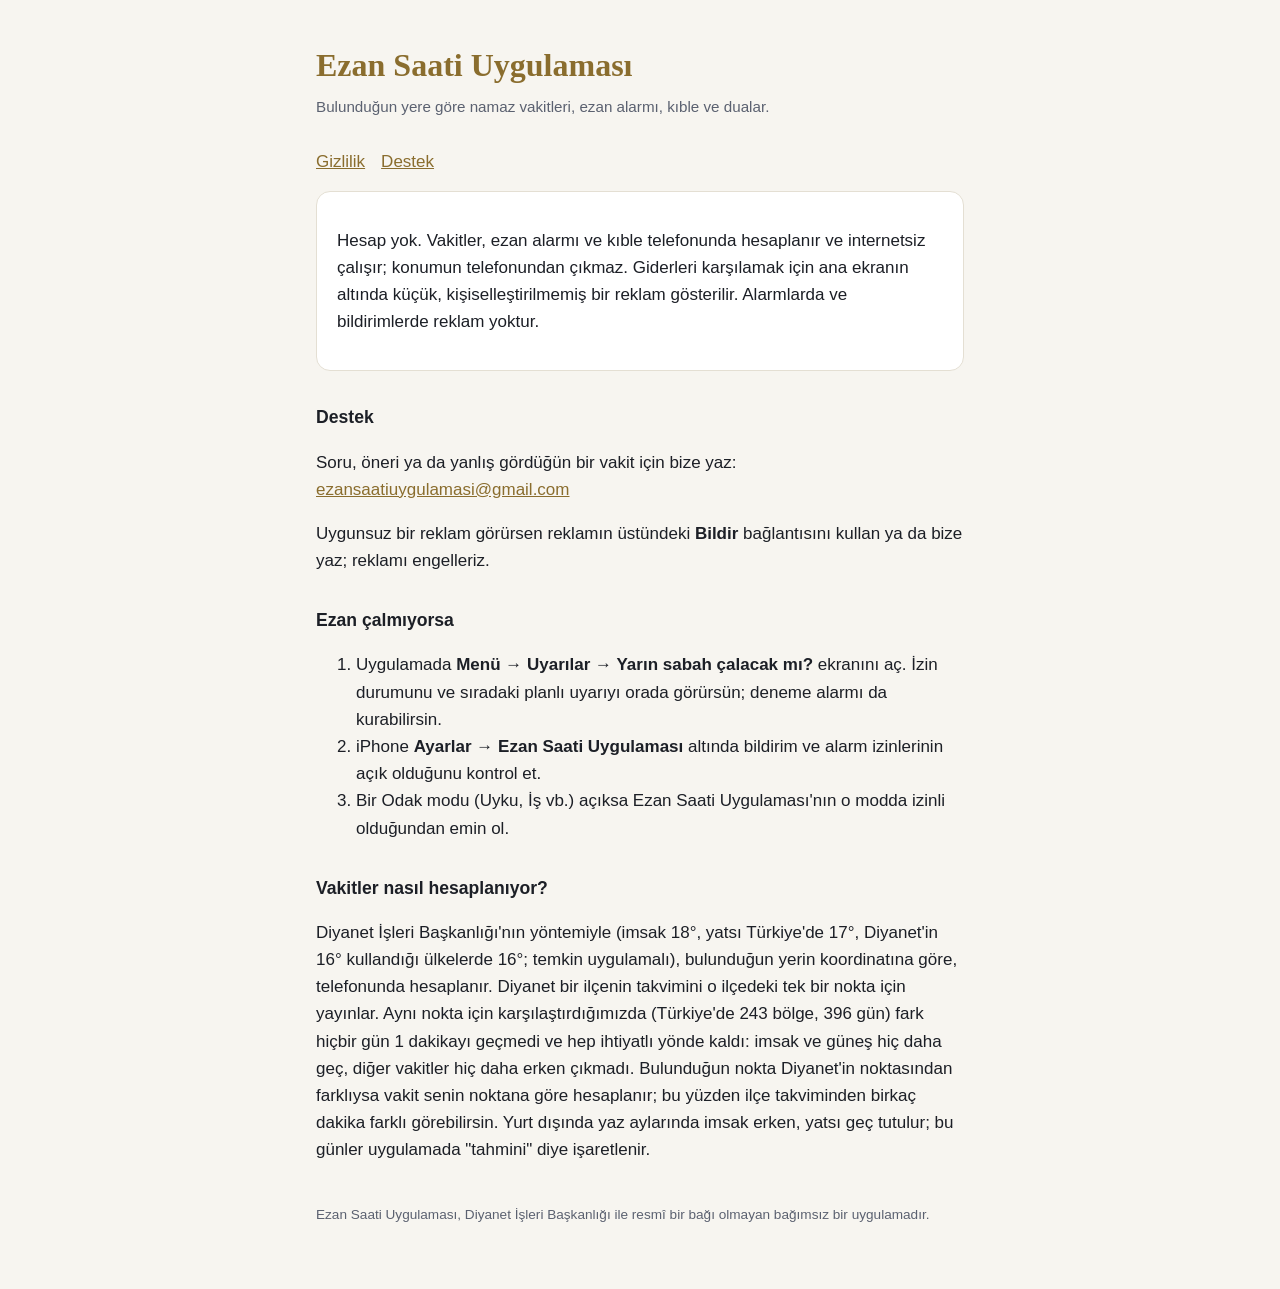
==== index.html @ 0a0de123 "Destek ve gizlilik sayfaları" ====
<!doctype html>
<html lang="tr">
<head>
<meta charset="utf-8">
<meta name="viewport" content="width=device-width,initial-scale=1">
<title>Ezan Saati Uygulaması</title>
<meta name="description" content="Ezan Saati Uygulaması — bulunduğun yere göre namaz vakitleri, ezan alarmı, kıble ve dualar. Hesap gerektirmez; vakitler, alarm ve kıble internetsiz çalışır.">
<link rel="stylesheet" href="stil.css">
</head>
<body>
<main>
  <h1>Ezan Saati Uygulaması</h1>
  <p class="alt">Bulunduğun yere göre namaz vakitleri, ezan alarmı, kıble ve dualar.</p>
  <nav><a href="gizlilik.html">Gizlilik</a><a href="#destek">Destek</a></nav>

  <div class="kart">
    <p>Hesap yok. Vakitler, ezan alarmı ve kıble telefonunda hesaplanır ve internetsiz çalışır; konumun telefonundan çıkmaz. Giderleri karşılamak için ana ekranın altında küçük, kişiselleştirilmemiş bir reklam gösterilir. Alarmlarda ve bildirimlerde reklam yoktur.</p>
  </div>

  <h2 id="destek">Destek</h2>
  <p>Soru, öneri ya da yanlış gördüğün bir vakit için bize yaz:
     <a href="mailto:ezansaatiuygulamasi@gmail.com">ezansaatiuygulamasi@gmail.com</a></p>

  <p>Uygunsuz bir reklam görürsen reklamın üstündeki <strong>Bildir</strong> bağlantısını kullan ya da bize yaz; reklamı engelleriz.</p>

  <h2>Ezan çalmıyorsa</h2>
  <ol>
    <li>Uygulamada <strong>Menü → Uyarılar → Yarın sabah çalacak mı?</strong> ekranını aç. İzin durumunu ve sıradaki planlı uyarıyı orada görürsün; deneme alarmı da kurabilirsin.</li>
    <li>iPhone <strong>Ayarlar → Ezan Saati Uygulaması</strong> altında bildirim ve alarm izinlerinin açık olduğunu kontrol et.</li>
    <li>Bir Odak modu (Uyku, İş vb.) açıksa Ezan Saati Uygulaması'nın o modda izinli olduğundan emin ol.</li>
  </ol>

  <h2>Vakitler nasıl hesaplanıyor?</h2>
  <p>Diyanet İşleri Başkanlığı'nın yöntemiyle (imsak 18°, yatsı Türkiye'de 17°, Diyanet'in 16° kullandığı ülkelerde 16°; temkin uygulamalı), bulunduğun yerin koordinatına göre, telefonunda hesaplanır. Diyanet bir ilçenin takvimini o ilçedeki tek bir nokta için yayınlar. Aynı nokta için karşılaştırdığımızda (Türkiye'de 243 bölge, 396 gün) fark hiçbir gün 1 dakikayı geçmedi ve hep ihtiyatlı yönde kaldı: imsak ve güneş hiç daha geç, diğer vakitler hiç daha erken çıkmadı. Bulunduğun nokta Diyanet'in noktasından farklıysa vakit senin noktana göre hesaplanır; bu yüzden ilçe takviminden birkaç dakika farklı görebilirsin. Yurt dışında yaz aylarında imsak erken, yatsı geç tutulur; bu günler uygulamada "tahmini" diye işaretlenir.</p>

  <footer>Ezan Saati Uygulaması, Diyanet İşleri Başkanlığı ile resmî bir bağı olmayan bağımsız bir uygulamadır.</footer>
</main>
</body>
</html>
---- stil.css ----
:root{--zemin:#f7f5f0;--kart:#ffffff;--metin:#1c1f26;--soluk:#5b6170;--altin:#8a6d2e;--cizgi:#e4dfd3}
@media (prefers-color-scheme:dark){:root{--zemin:#0b0f19;--kart:#121828;--metin:#e9e6df;--soluk:#9aa1b2;--altin:#cdb06b;--cizgi:#232b3d}}
*{box-sizing:border-box}
body{margin:0;background:var(--zemin);color:var(--metin);font:17px/1.6 -apple-system,BlinkMacSystemFont,"Segoe UI",Roboto,sans-serif}
main{max-width:680px;margin:0 auto;padding:40px 16px 64px}
h1{font-family:ui-serif,Georgia,serif;font-weight:600;font-size:2rem;margin:0 0 4px;color:var(--altin)}
h2{font-size:1.1rem;margin:32px 0 8px}
p,li{color:var(--metin)}
.alt{color:var(--soluk);font-size:.95rem;margin:0 0 28px}
.kart{background:var(--kart);border:1px solid var(--cizgi);border-radius:14px;padding:18px 20px;margin:16px 0}
a{color:var(--altin)}
nav a{margin-right:16px}
hr{border:0;border-top:1px solid var(--cizgi);margin:40px 0}
footer{color:var(--soluk);font-size:.85rem;margin-top:40px}
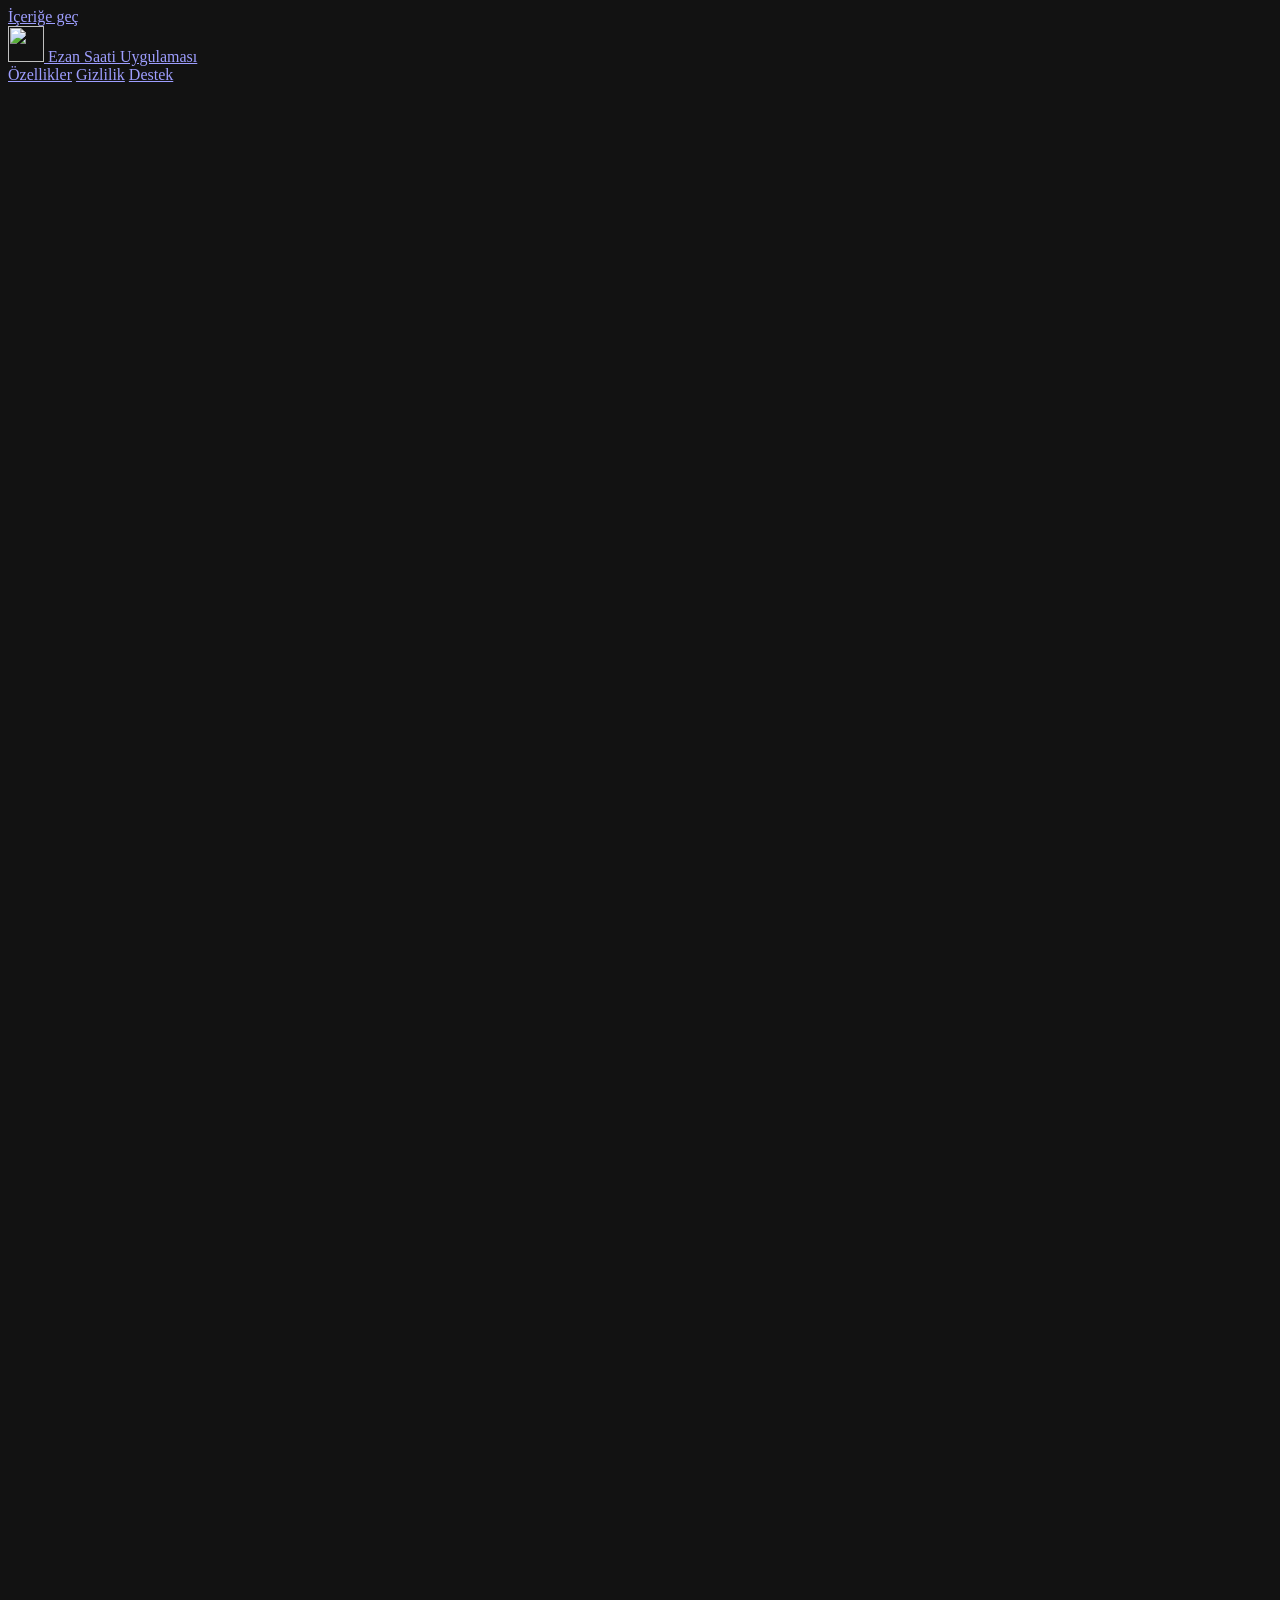
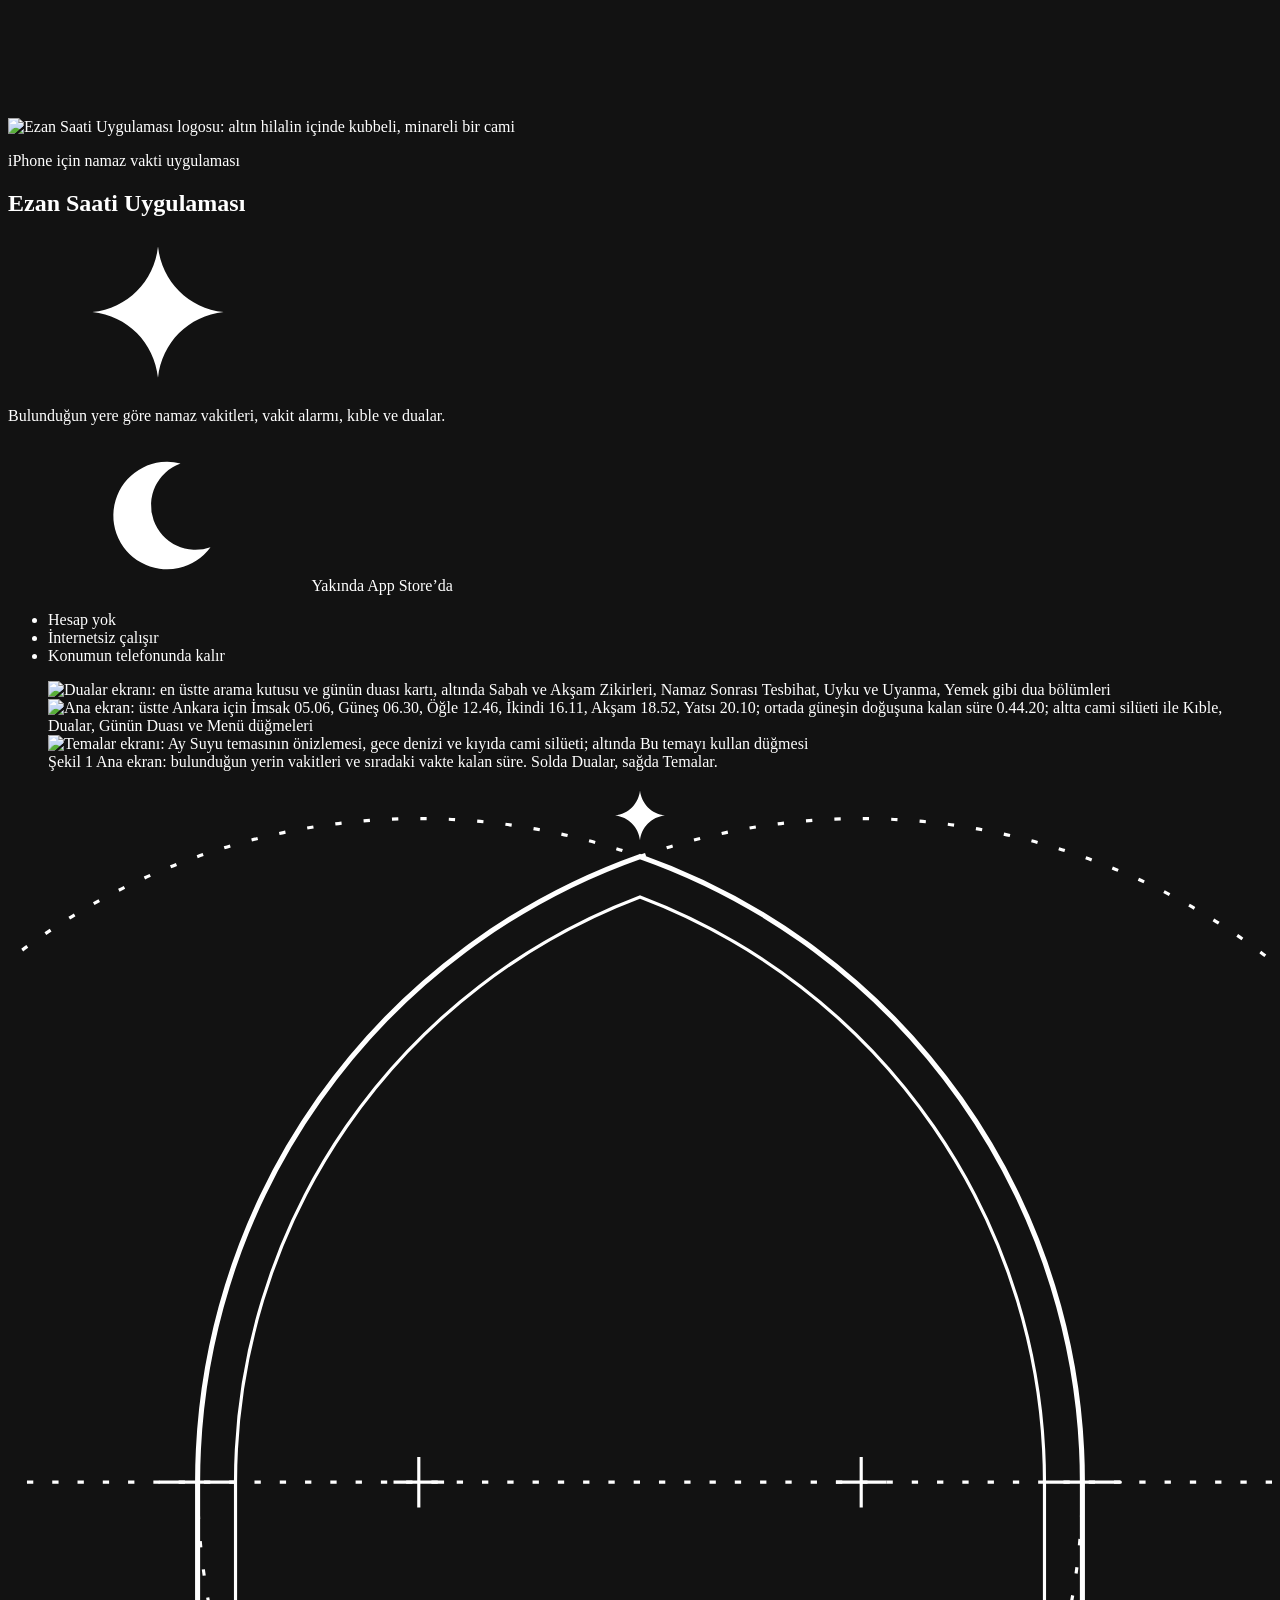
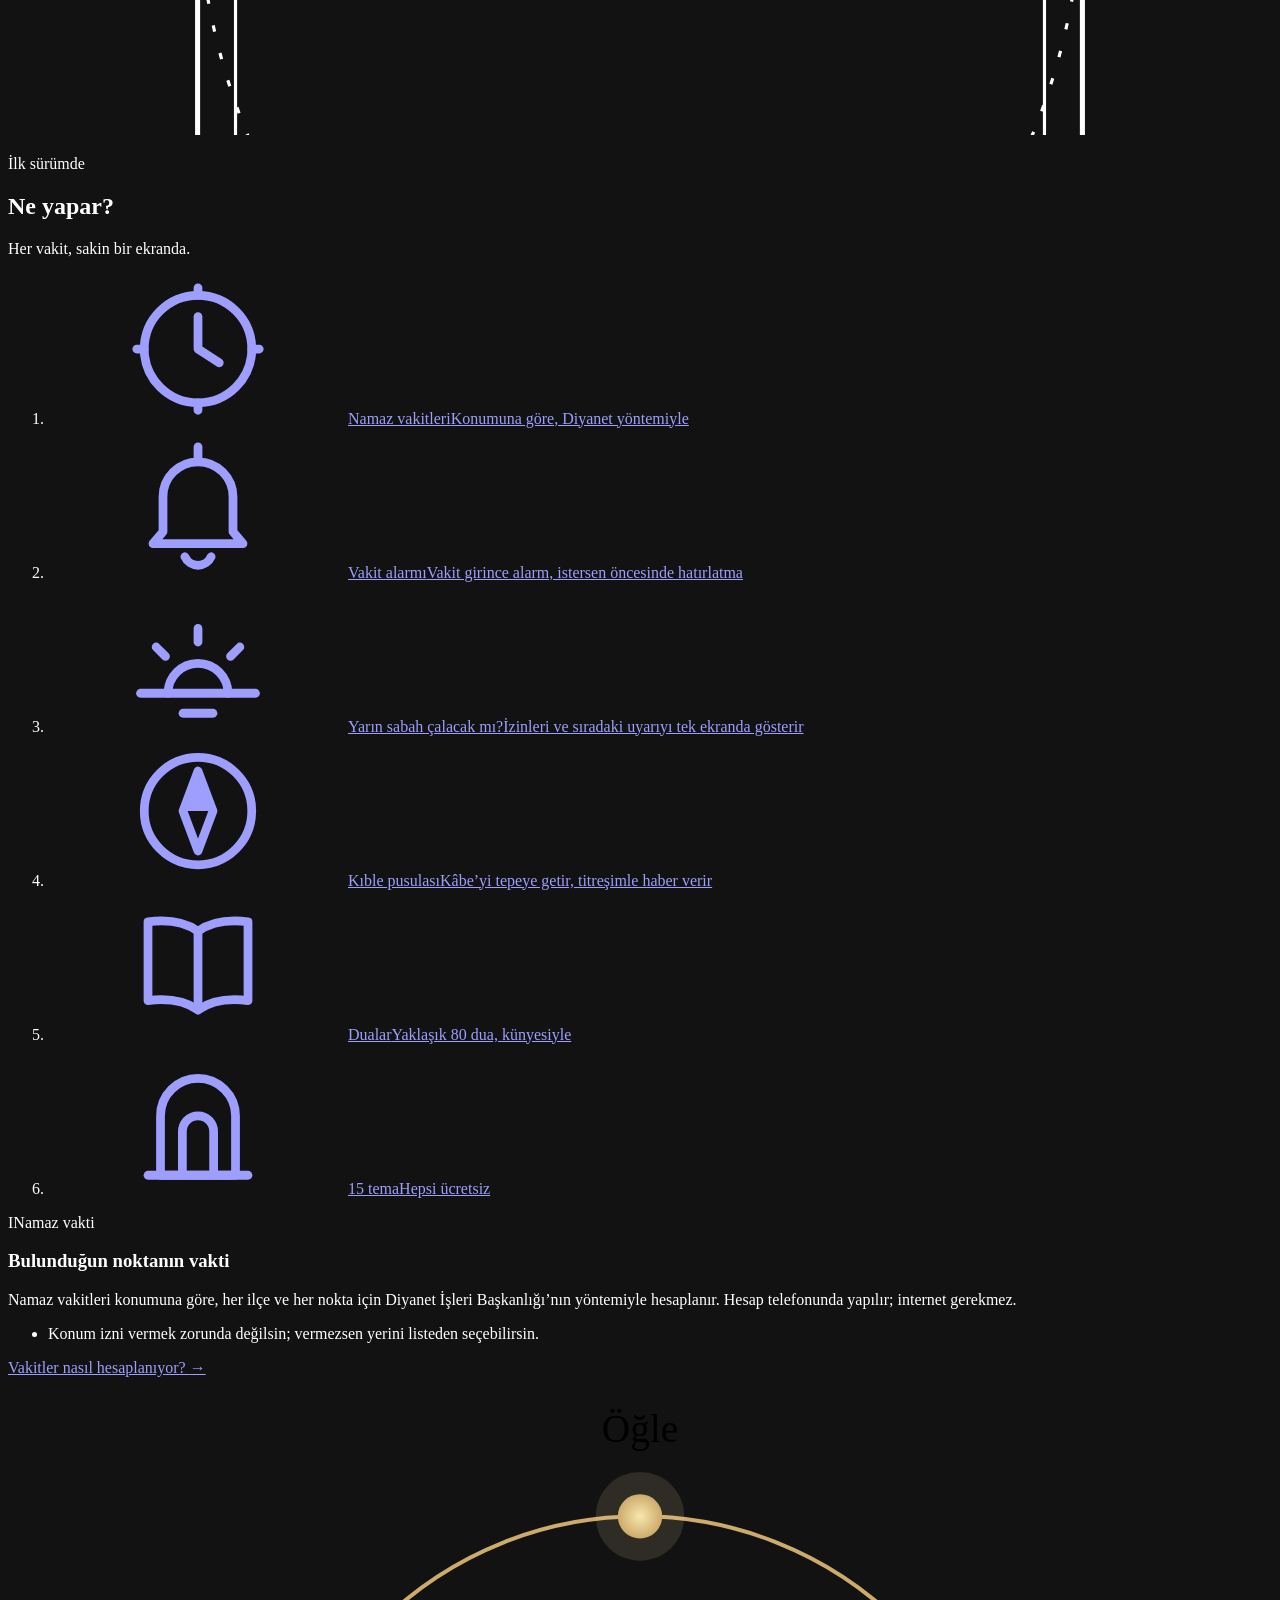
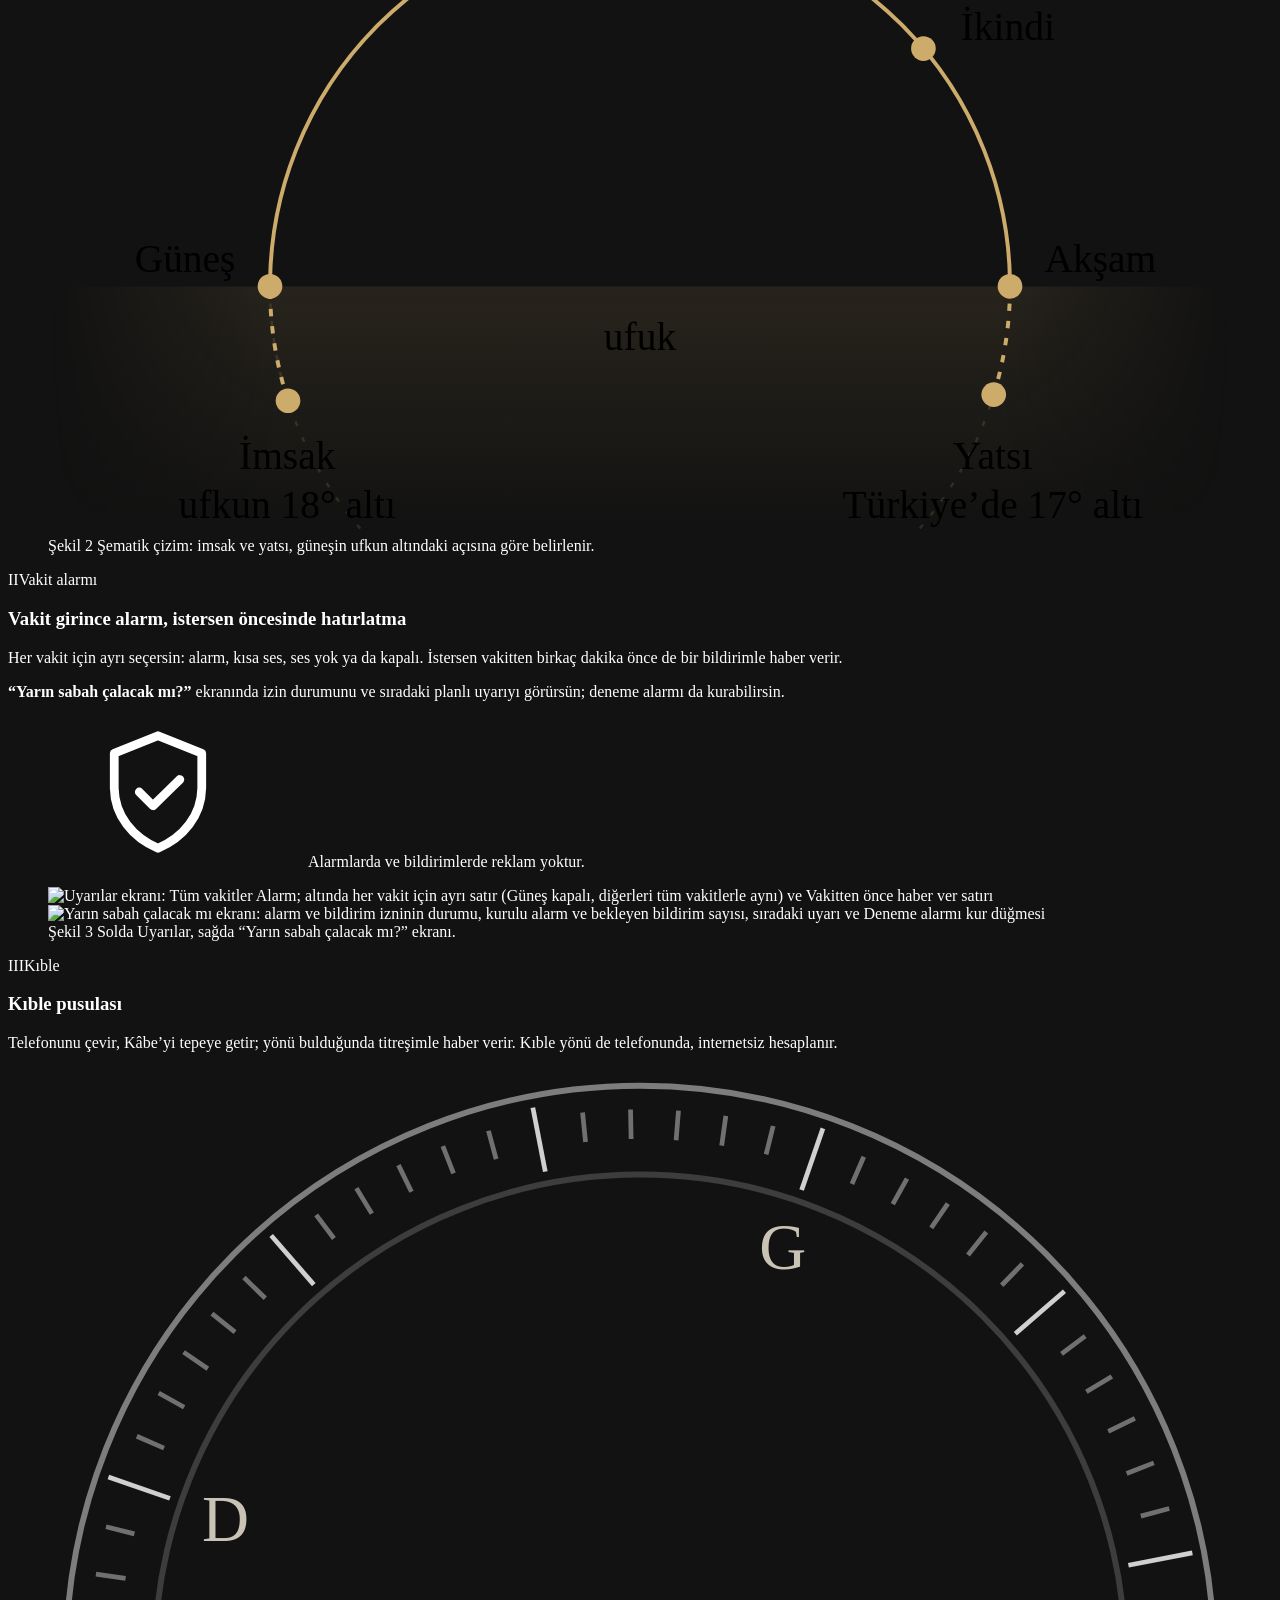
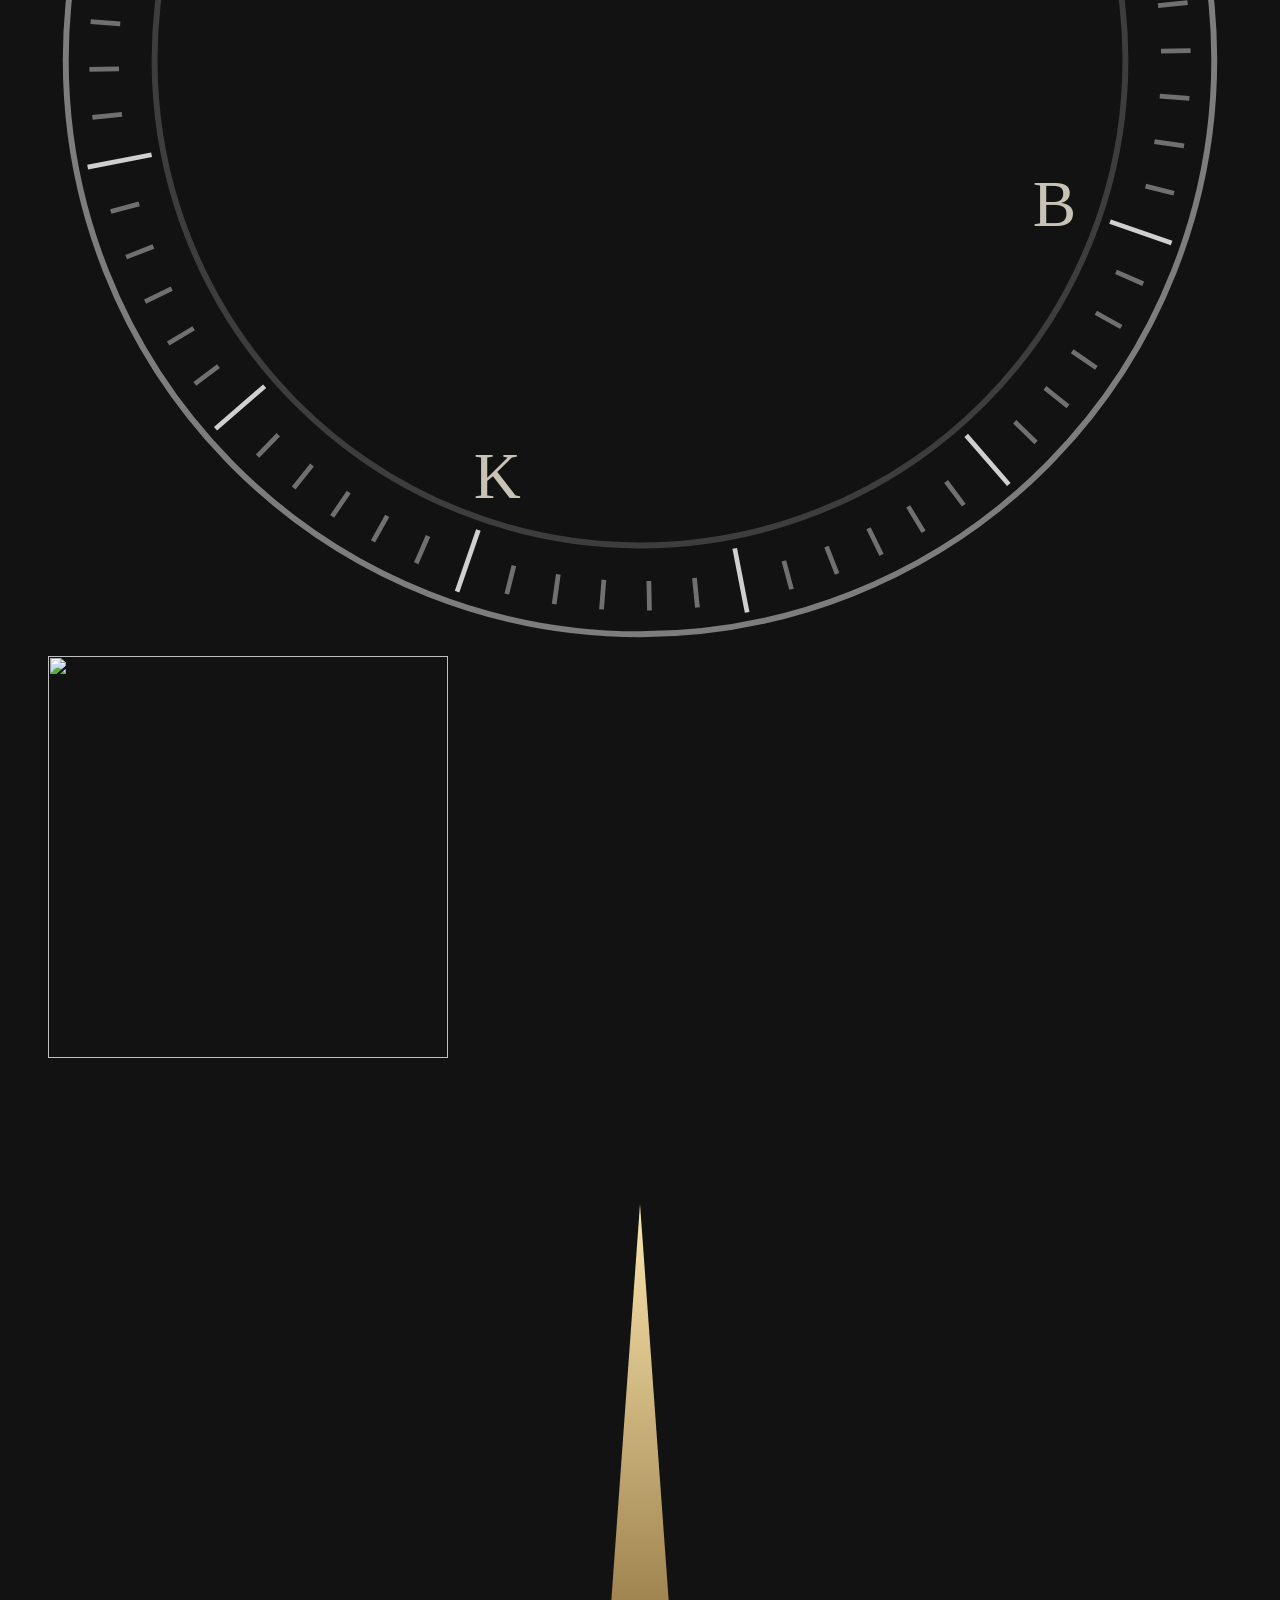
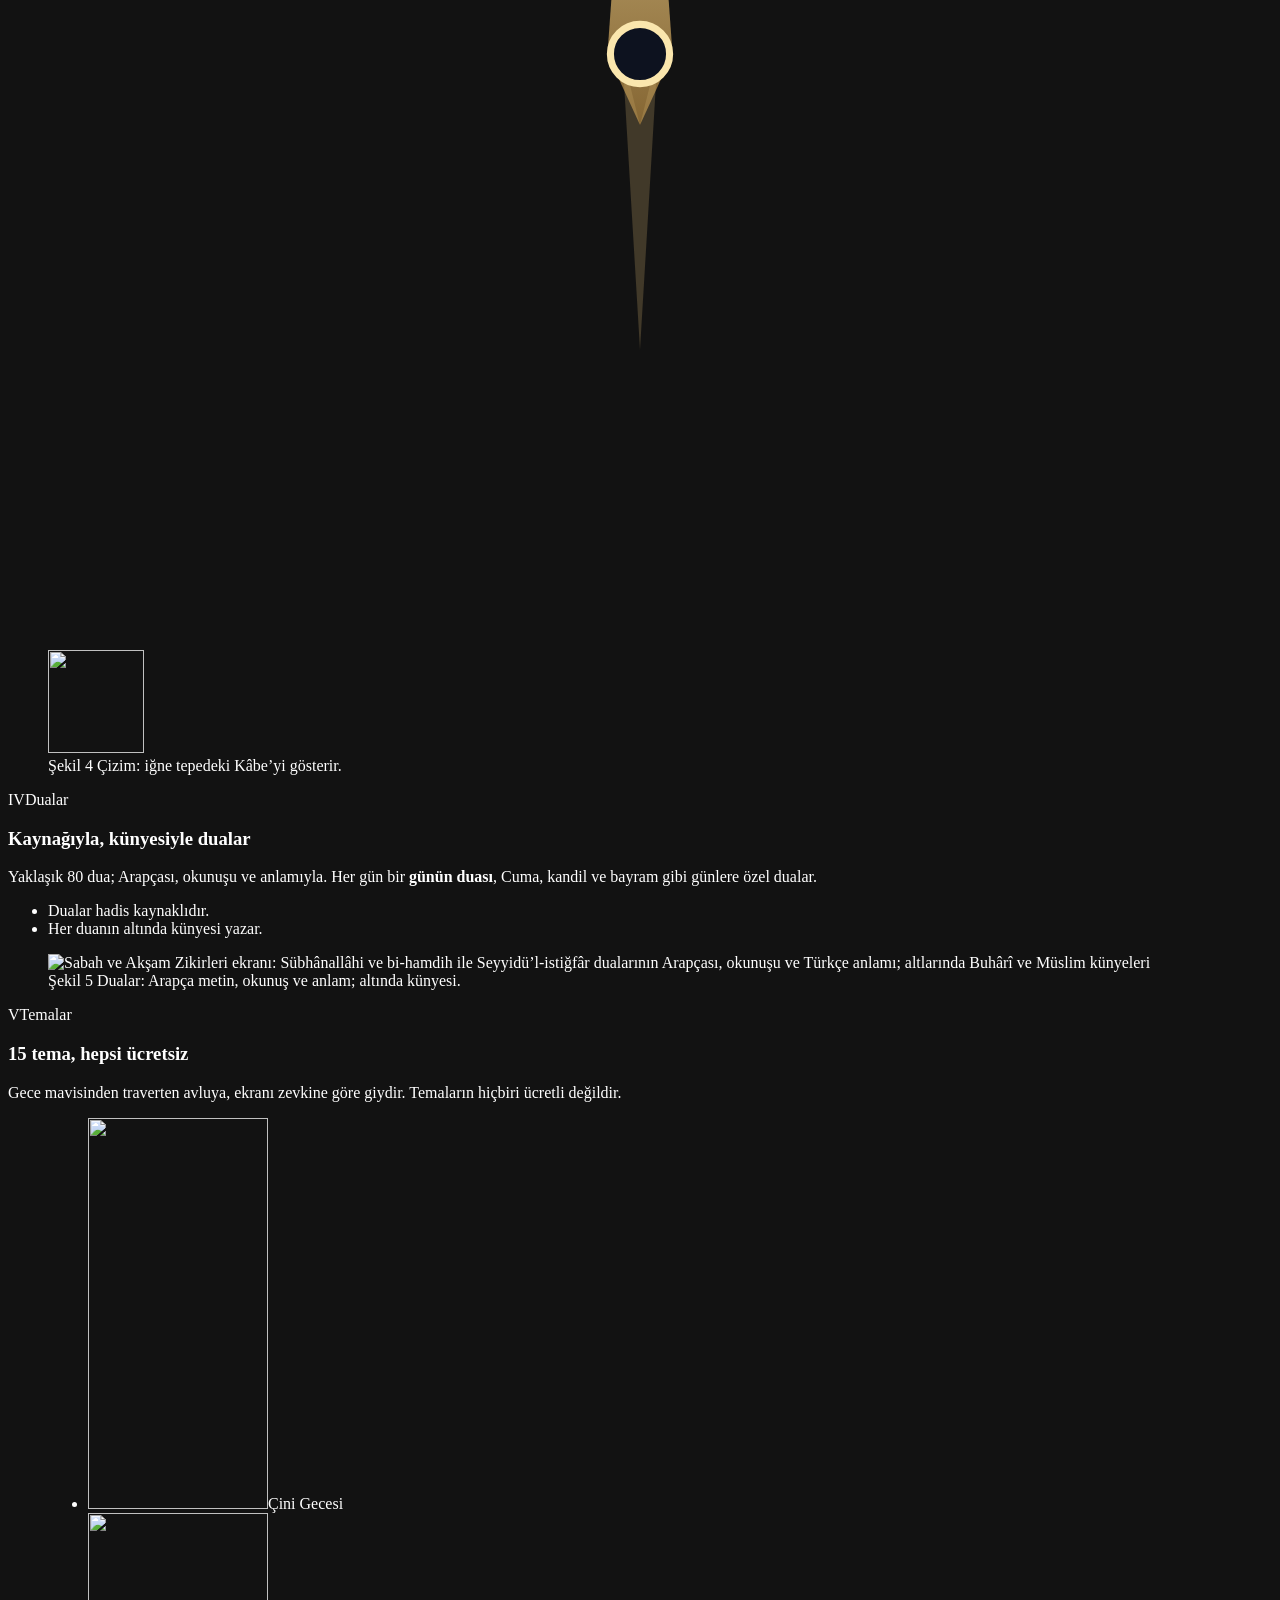
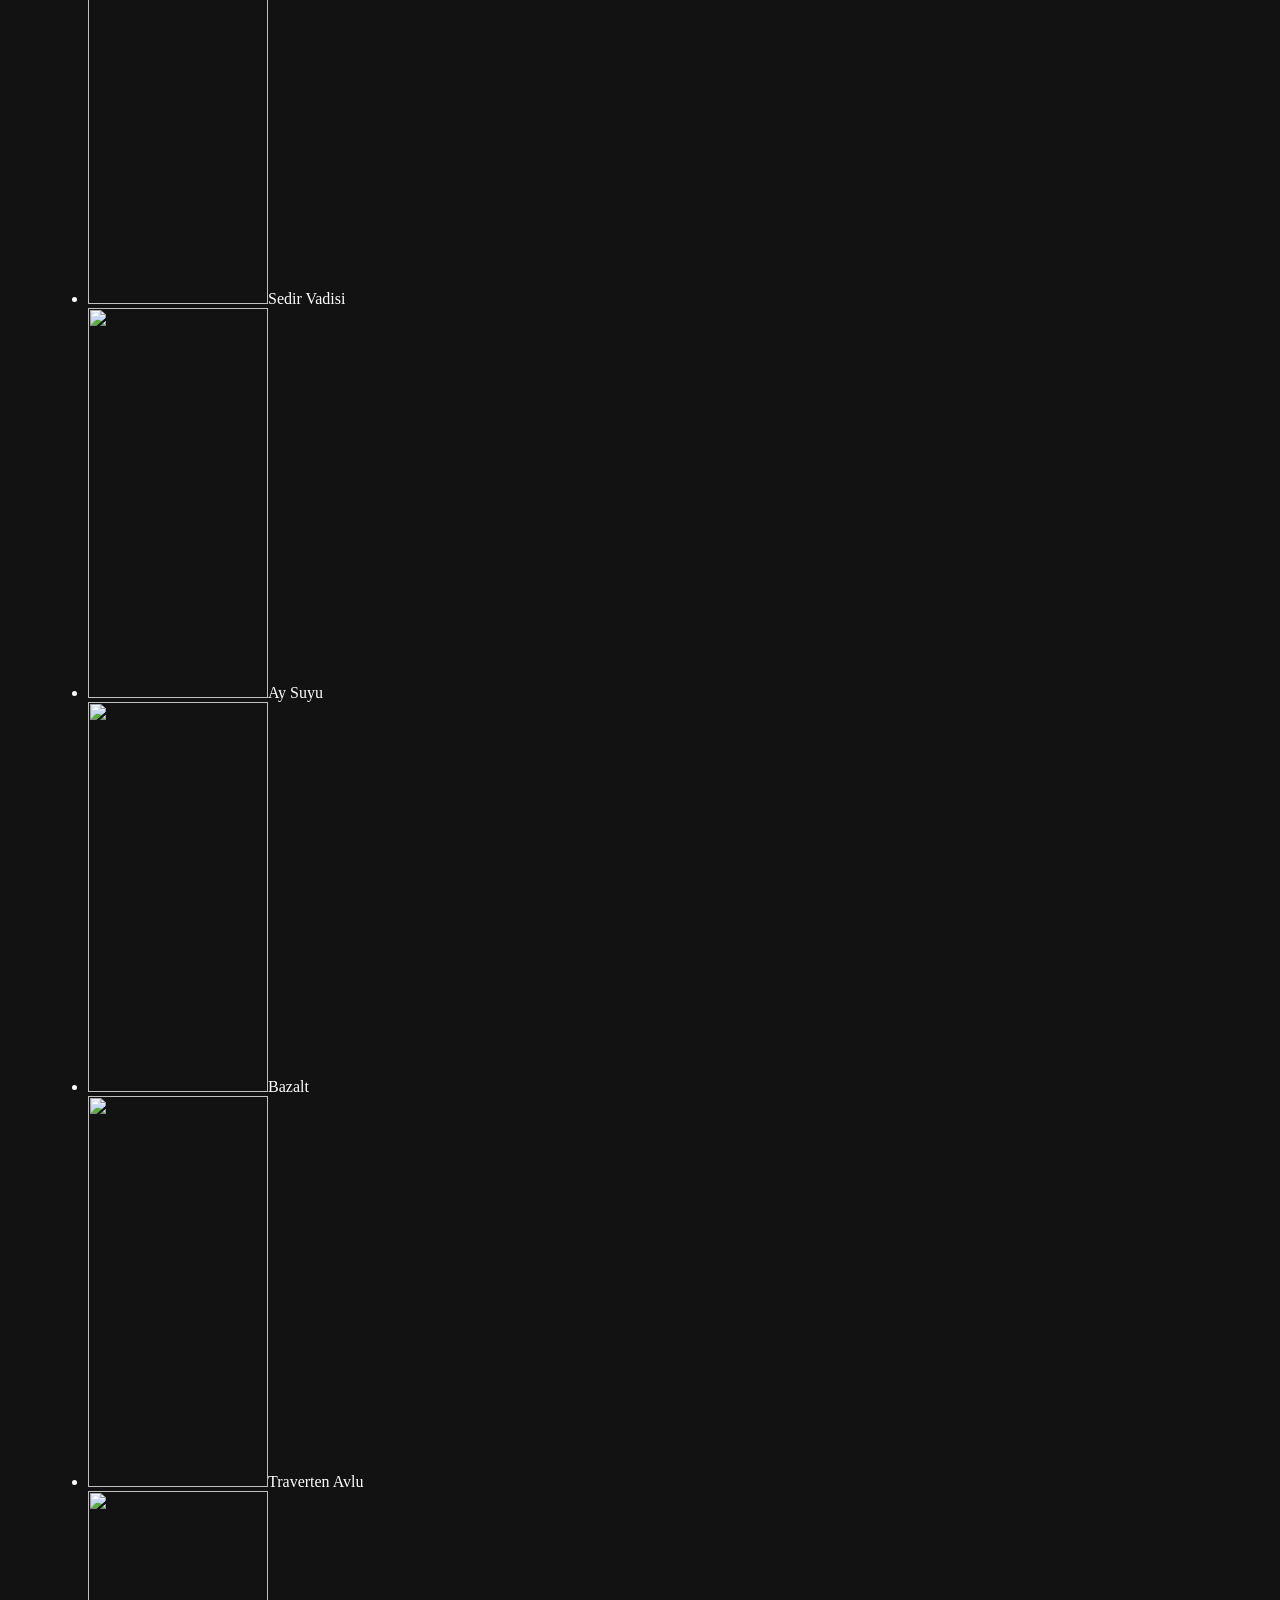
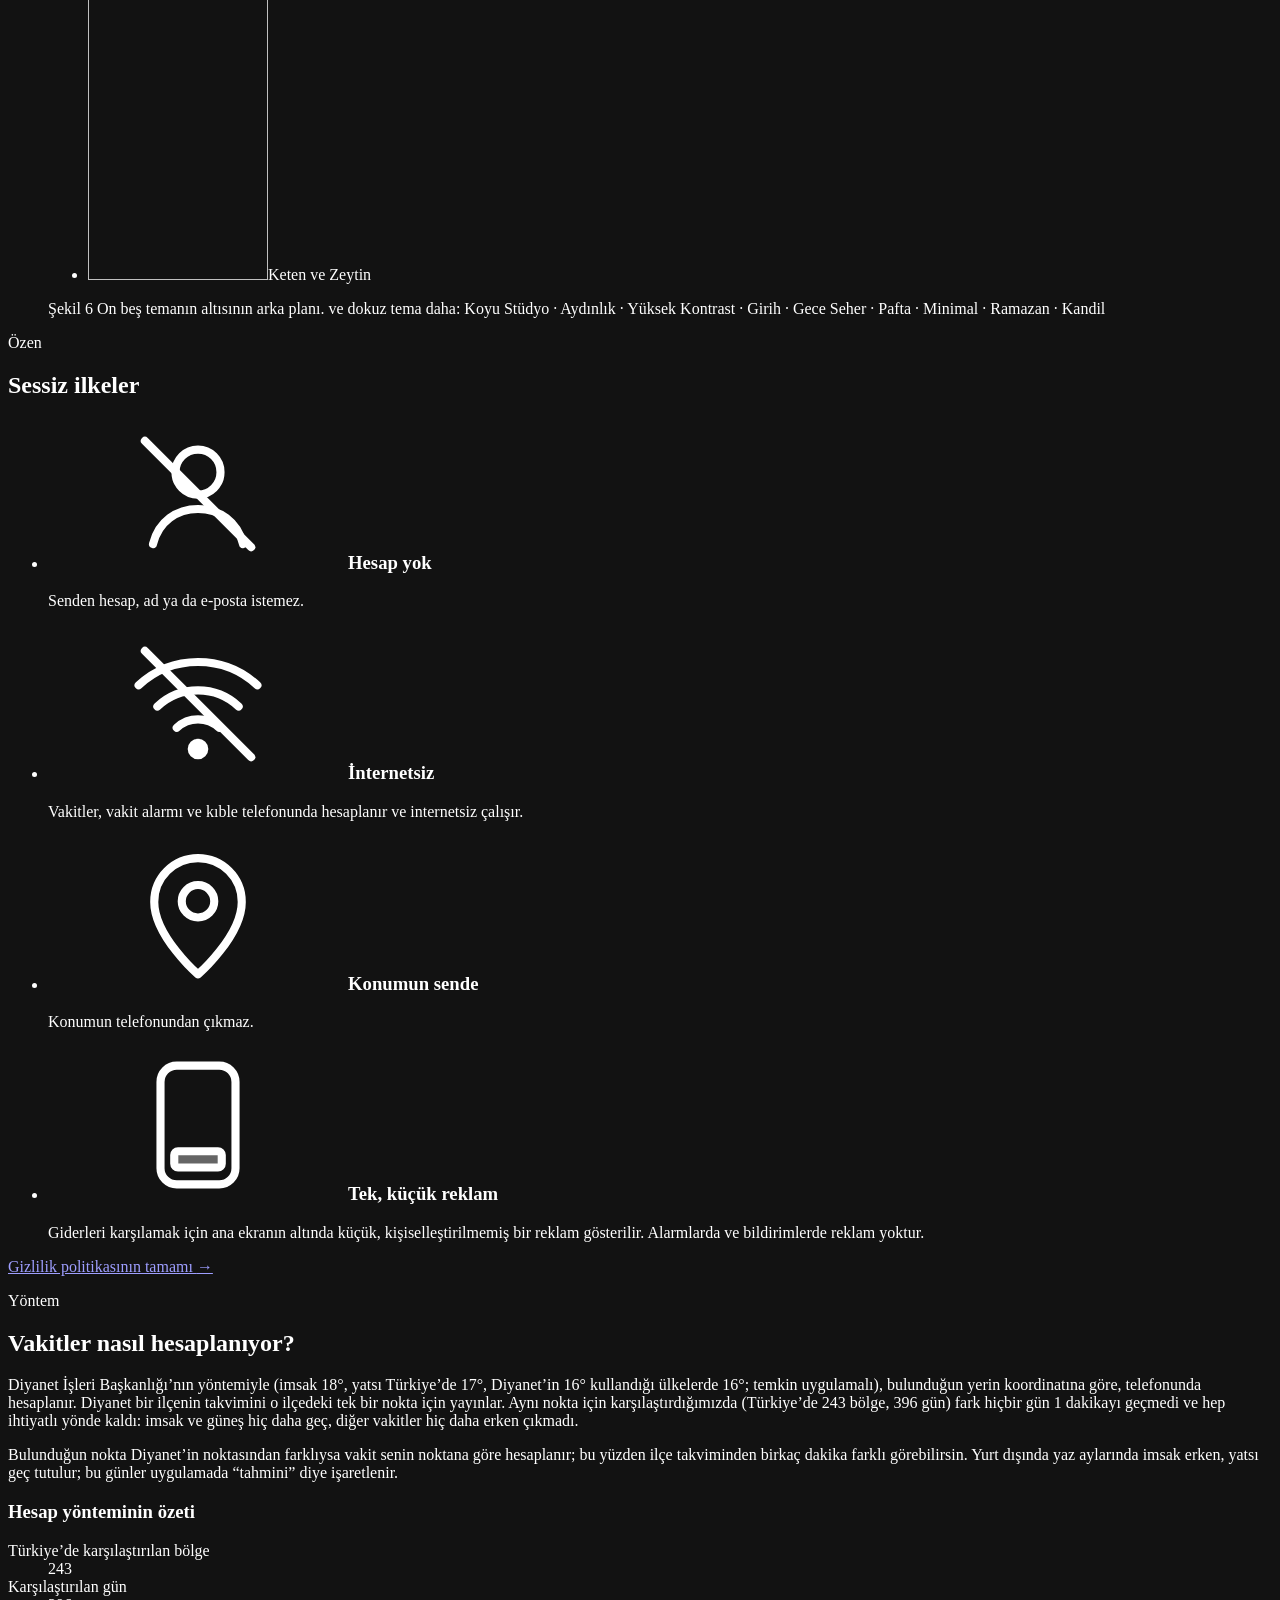
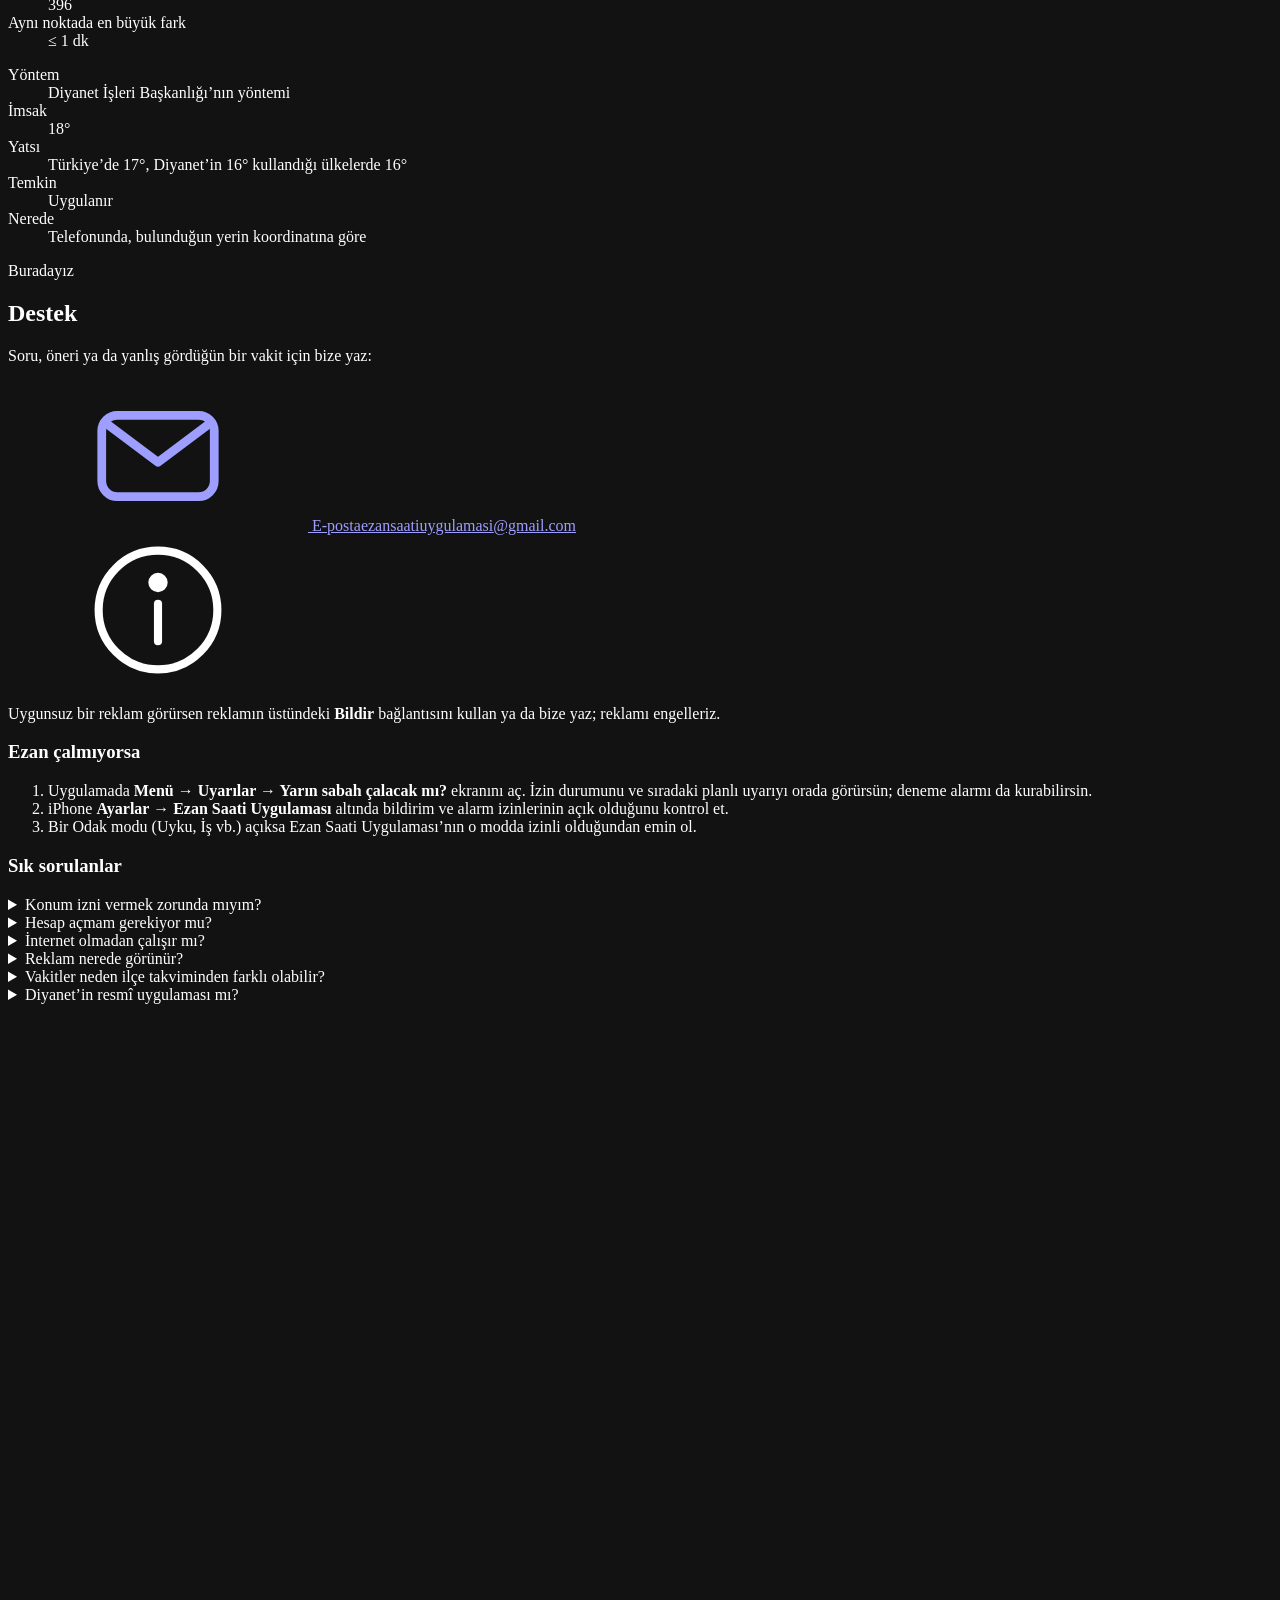
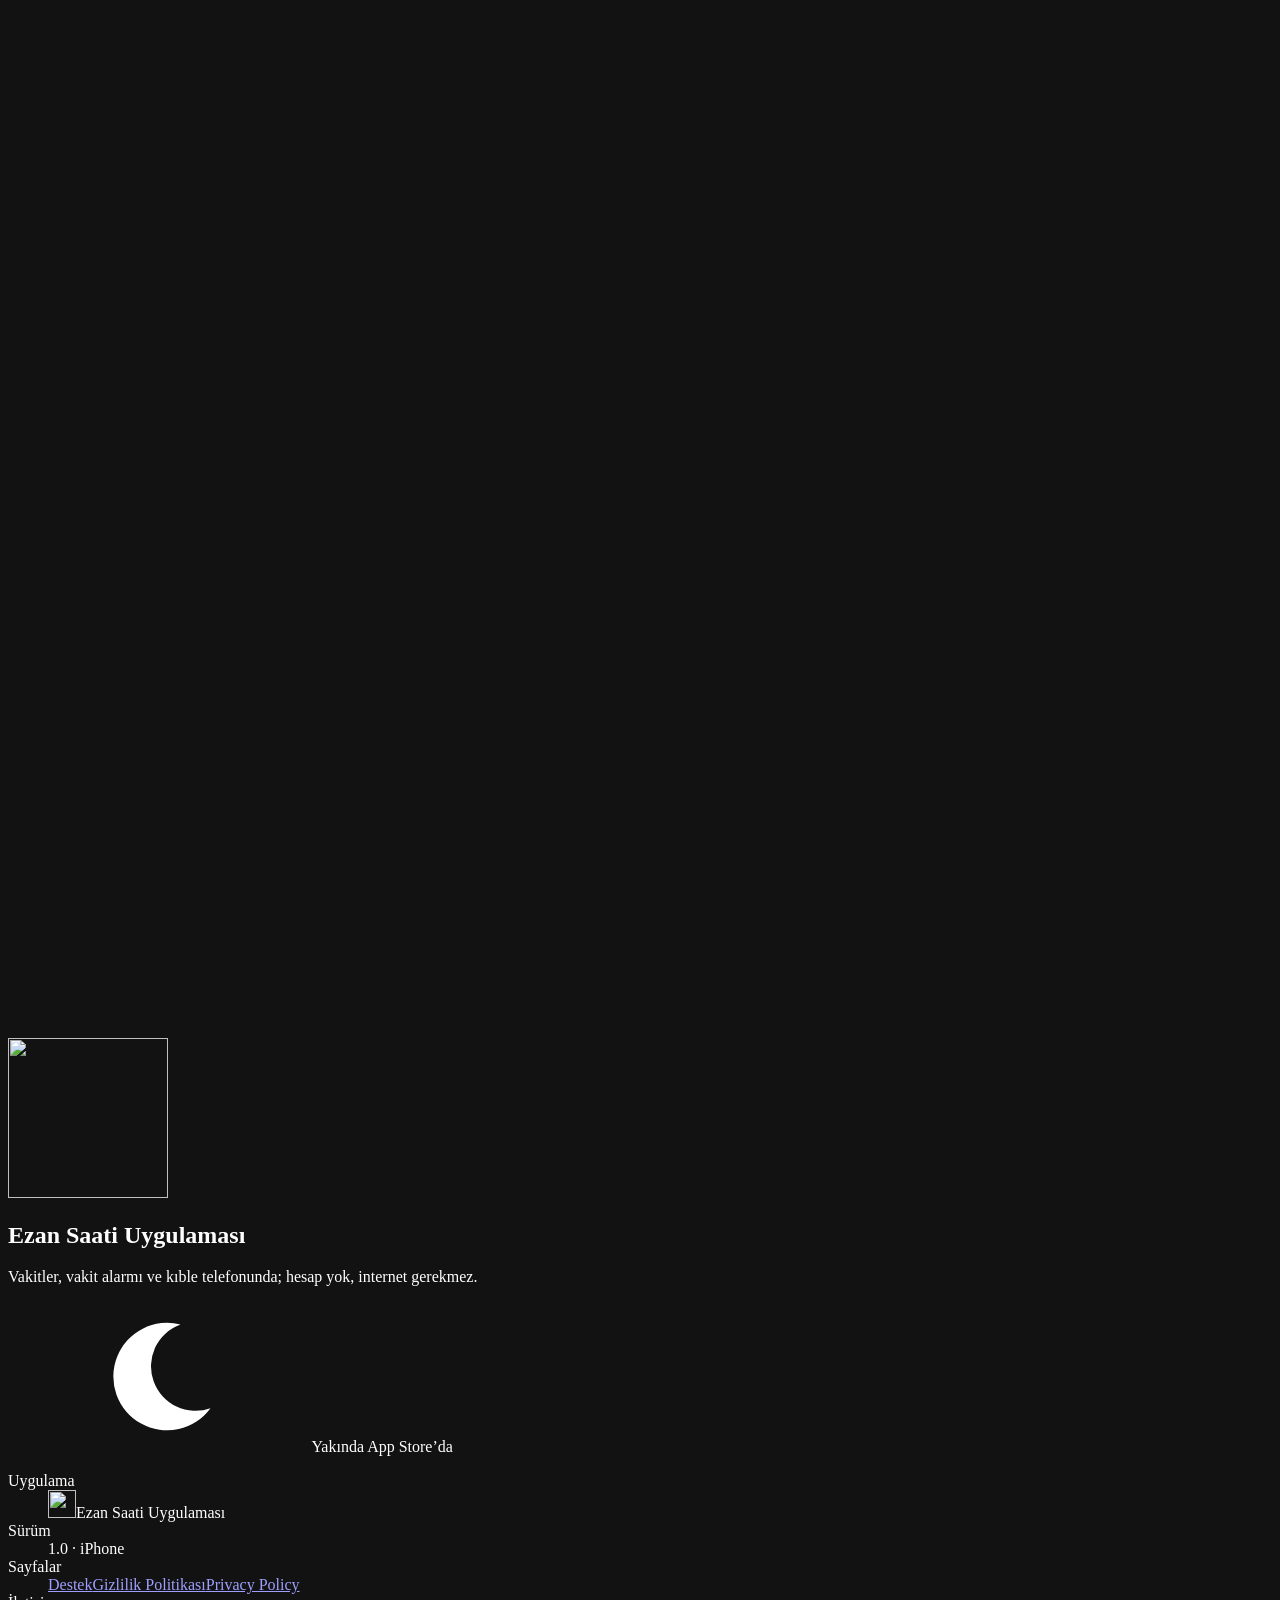
==== commit b25f1831: "Yeni site tasarımı: gece camisi" ====
--- a/index.html
+++ b/index.html
@@ -2,38 +2,435 @@
 <html lang="tr">
 <head>
 <meta charset="utf-8">
-<meta name="viewport" content="width=device-width,initial-scale=1">
-<title>Ezan Saati Uygulaması</title>
-<meta name="description" content="Ezan Saati Uygulaması — bulunduğun yere göre namaz vakitleri, ezan alarmı, kıble ve dualar. Hesap gerektirmez; vakitler, alarm ve kıble internetsiz çalışır.">
-<link rel="stylesheet" href="stil.css">
+<meta name="viewport" content="width=device-width,initial-scale=1,viewport-fit=cover">
+<title>Ezan Saati Uygulaması — Namaz vakitleri, vakit alarmı, kıble ve dualar</title>
+<meta name="description" content="Ezan Saati Uygulaması — bulunduğun yere göre namaz vakitleri, vakit alarmı, kıble ve dualar. Hesap gerektirmez; vakitler, alarm ve kıble internetsiz çalışır.">
+<meta name="theme-color" content="#0D121F">
+<meta name="color-scheme" content="dark">
+<link rel="canonical" href="https://ezansaatiuygulamasi.github.io/">
+<link rel="icon" href="favicon.ico" sizes="48x48">
+<link rel="icon" type="image/png" sizes="96x96" href="favicon.png">
+<link rel="apple-touch-icon" href="apple-touch-icon.png">
+<meta property="og:type" content="website">
+<meta property="og:locale" content="tr_TR">
+<meta property="og:site_name" content="Ezan Saati Uygulaması">
+<meta property="og:title" content="Ezan Saati Uygulaması">
+<meta property="og:description" content="Bulunduğun yere göre namaz vakitleri, vakit alarmı, kıble ve dualar. Hesap yok; vakitler, alarm ve kıble internetsiz çalışır.">
+<meta property="og:url" content="https://ezansaatiuygulamasi.github.io/">
+<meta property="og:image" content="https://ezansaatiuygulamasi.github.io/og-gorsel.jpg">
+<meta property="og:image:type" content="image/jpeg">
+<meta property="og:image:width" content="1200">
+<meta property="og:image:height" content="630">
+<meta property="og:image:alt" content="Altın hilal ve cami logosu, altında Ezan Saati Uygulaması yazısı">
+<meta name="twitter:card" content="summary_large_image">
+<link rel="preload" as="image" href="varliklar/sahne/cami-dikey.webp" media="(max-width: 759px)">
+<link rel="preload" as="image" href="varliklar/sahne/cami-genis.webp" media="(min-width: 760px)">
+<link rel="stylesheet" href="css/site.css">
 </head>
 <body>
-<main>
-  <h1>Ezan Saati Uygulaması</h1>
-  <p class="alt">Bulunduğun yere göre namaz vakitleri, ezan alarmı, kıble ve dualar.</p>
-  <nav><a href="gizlilik.html">Gizlilik</a><a href="#destek">Destek</a></nav>
-
-  <div class="kart">
-    <p>Hesap yok. Vakitler, ezan alarmı ve kıble telefonunda hesaplanır ve internetsiz çalışır; konumun telefonundan çıkmaz. Giderleri karşılamak için ana ekranın altında küçük, kişiselleştirilmemiş bir reklam gösterilir. Alarmlarda ve bildirimlerde reklam yoktur.</p>
+<a class="atla" href="#icerik">İçeriğe geç</a>
+
+<svg width="0" height="0" style="position:absolute" aria-hidden="true" focusable="false">
+  <symbol id="yildiz" viewBox="0 0 24 24"><path fill="currentColor" d="M12 1.5c.6 5.6 4.9 9.9 10.5 10.5-5.6.6-9.9 4.9-10.5 10.5C11.4 16.9 7.1 12.6 1.5 12 7.1 11.4 11.4 7.1 12 1.5z"/></symbol>
+  <symbol id="i-hilal" viewBox="0 0 24 24"><path fill="currentColor" d="M15.6 3.6a8.6 8.6 0 1 0 4.8 13.4A7 7 0 0 1 15.6 3.6z"/></symbol>
+  <symbol id="i-vakit" viewBox="0 0 24 24"><g fill="none" stroke="currentColor" stroke-width="1.4" stroke-linecap="round" stroke-linejoin="round"><circle cx="12" cy="12" r="8.6"/><path d="M12 6.8V12l3.4 2.2"/><path d="M12 2.2v1.2M12 20.6v1.2M2.2 12h1.2M20.6 12h1.2"/></g></symbol>
+  <symbol id="i-alarm" viewBox="0 0 24 24"><g fill="none" stroke="currentColor" stroke-width="1.4" stroke-linecap="round" stroke-linejoin="round"><path d="M6.4 16.6V11a5.6 5.6 0 0 1 11.2 0v5.6l1.6 1.9H4.8z"/><path d="M9.9 20.6a2.3 2.3 0 0 0 4.2 0"/><path d="M12 3v2.4"/></g></symbol>
+  <symbol id="i-yarin" viewBox="0 0 24 24"><g fill="none" stroke="currentColor" stroke-width="1.4" stroke-linecap="round" stroke-linejoin="round"><path d="M2.8 17.8h18.4"/><path d="M7.2 17.8a4.8 4.8 0 0 1 9.6 0"/><path d="M12 7.4v2.2M5.3 10.4l1.5 1.5M18.7 10.4l-1.5 1.5"/><path d="M9.6 21h4.8"/></g></symbol>
+  <symbol id="i-kible" viewBox="0 0 24 24"><g fill="none" stroke="currentColor" stroke-width="1.4" stroke-linecap="round" stroke-linejoin="round"><circle cx="12" cy="12" r="8.6"/><path d="M12 5.6l2.4 6.4-2.4 6.4-2.4-6.4z"/><path d="M12 5.6l2.4 6.4H9.6z" fill="currentColor" stroke="none"/></g></symbol>
+  <symbol id="i-dua" viewBox="0 0 24 24"><g fill="none" stroke="currentColor" stroke-width="1.4" stroke-linecap="round" stroke-linejoin="round"><path d="M12 6.6C10 5.2 7.2 4.7 4 5.1v12.6c3.2-.4 6 .1 8 1.5 2-1.4 4.8-1.9 8-1.5V5.1c-3.2-.4-6 .1-8 1.5z"/><path d="M12 6.6v12.6"/></g></symbol>
+  <symbol id="i-tema" viewBox="0 0 24 24"><g fill="none" stroke="currentColor" stroke-width="1.4" stroke-linejoin="round"><path d="M6 21V11.5a6 6 0 0 1 12 0V21z"/><path d="M9.5 21v-7a2.5 2.5 0 0 1 5 0v7"/><path d="M4 21h16" stroke-linecap="round"/></g></symbol>
+  <symbol id="i-hesap" viewBox="0 0 24 24"><g fill="none" stroke="currentColor" stroke-width="1.3" stroke-linecap="round"><circle cx="12" cy="8.5" r="3.6"/><path d="M4.8 20c.9-3.6 3.8-5.6 7.2-5.6s6.3 2 7.2 5.6"/><path d="M3.5 3.5l17 17"/></g></symbol>
+  <symbol id="i-cevrimdisi" viewBox="0 0 24 24"><g fill="none" stroke="currentColor" stroke-width="1.3" stroke-linecap="round"><path d="M2.5 9a14 14 0 0 1 19 0M5.5 12.4a9.5 9.5 0 0 1 13 0M8.6 15.8a5 5 0 0 1 6.8 0"/><circle cx="12" cy="19.2" r="1" fill="currentColor"/><path d="M3.5 3.5l17 17"/></g></symbol>
+  <symbol id="i-konum" viewBox="0 0 24 24"><g fill="none" stroke="currentColor" stroke-width="1.3" stroke-linejoin="round"><path d="M12 21.5s-7-6.1-7-11.6a7 7 0 0 1 14 0c0 5.5-7 11.6-7 11.6z"/><circle cx="12" cy="9.8" r="2.6"/></g></symbol>
+  <symbol id="i-reklam" viewBox="0 0 24 24"><g fill="none" stroke="currentColor" stroke-width="1.3" stroke-linejoin="round"><rect x="6" y="2.5" width="12" height="19" rx="2.6"/><rect x="8.2" y="16.2" width="7.6" height="2.6" rx=".6" fill="currentColor" fill-opacity=".35"/></g></symbol>
+  <symbol id="i-bilgi" viewBox="0 0 24 24"><g fill="none" stroke="currentColor" stroke-width="1.3" stroke-linecap="round"><circle cx="12" cy="12" r="9.5"/><path d="M12 11v6"/><circle cx="12" cy="7.6" r=".9" fill="currentColor"/></g></symbol>
+  <symbol id="i-zarf" viewBox="0 0 24 24"><g fill="none" stroke="currentColor" stroke-width="1.4" stroke-linecap="round" stroke-linejoin="round"><rect x="3" y="5.5" width="18" height="13" rx="2.5"/><path d="m4 7 8 6 8-6"/></g></symbol>
+  <symbol id="i-kalkan" viewBox="0 0 24 24"><g fill="none" stroke="currentColor" stroke-width="1.4" stroke-linecap="round" stroke-linejoin="round"><path d="M12 3 5 5.8v5.4c0 4.6 3 8.1 7 9.8 4-1.7 7-5.2 7-9.8V5.8z"/><path d="m9 12 2.2 2.2L15.5 10"/></g></symbol>
+</svg>
+
+<header class="ust">
+  <div class="ust__ic">
+    <a class="marka" href="./" aria-label="Ezan Saati Uygulaması, ana sayfa">
+      <img class="marka__simge" src="varliklar/marka/simge-72.webp" srcset="varliklar/marka/simge-72.webp 2x, varliklar/marka/simge-108.webp 3x" width="36" height="36" alt="">
+      <span class="marka__ad">Ezan Saati <span>Uygulaması</span></span>
+    </a>
+    <nav class="ust__nav" aria-label="Site">
+      <a href="#ozellikler">Özellikler</a>
+      <a href="gizlilik.html">Gizlilik</a>
+      <a class="ust__destek" href="#destek">Destek</a>
+    </nav>
   </div>
-
-  <h2 id="destek">Destek</h2>
-  <p>Soru, öneri ya da yanlış gördüğün bir vakit için bize yaz:
-     <a href="mailto:ezansaatiuygulamasi@gmail.com">ezansaatiuygulamasi@gmail.com</a></p>
-
-  <p>Uygunsuz bir reklam görürsen reklamın üstündeki <strong>Bildir</strong> bağlantısını kullan ya da bize yaz; reklamı engelleriz.</p>
-
-  <h2>Ezan çalmıyorsa</h2>
-  <ol>
-    <li>Uygulamada <strong>Menü → Uyarılar → Yarın sabah çalacak mı?</strong> ekranını aç. İzin durumunu ve sıradaki planlı uyarıyı orada görürsün; deneme alarmı da kurabilirsin.</li>
-    <li>iPhone <strong>Ayarlar → Ezan Saati Uygulaması</strong> altında bildirim ve alarm izinlerinin açık olduğunu kontrol et.</li>
-    <li>Bir Odak modu (Uyku, İş vb.) açıksa Ezan Saati Uygulaması'nın o modda izinli olduğundan emin ol.</li>
-  </ol>
-
-  <h2>Vakitler nasıl hesaplanıyor?</h2>
-  <p>Diyanet İşleri Başkanlığı'nın yöntemiyle (imsak 18°, yatsı Türkiye'de 17°, Diyanet'in 16° kullandığı ülkelerde 16°; temkin uygulamalı), bulunduğun yerin koordinatına göre, telefonunda hesaplanır. Diyanet bir ilçenin takvimini o ilçedeki tek bir nokta için yayınlar. Aynı nokta için karşılaştırdığımızda (Türkiye'de 243 bölge, 396 gün) fark hiçbir gün 1 dakikayı geçmedi ve hep ihtiyatlı yönde kaldı: imsak ve güneş hiç daha geç, diğer vakitler hiç daha erken çıkmadı. Bulunduğun nokta Diyanet'in noktasından farklıysa vakit senin noktana göre hesaplanır; bu yüzden ilçe takviminden birkaç dakika farklı görebilirsin. Yurt dışında yaz aylarında imsak erken, yatsı geç tutulur; bu günler uygulamada "tahmini" diye işaretlenir.</p>
-
-  <footer>Ezan Saati Uygulaması, Diyanet İşleri Başkanlığı ile resmî bir bağı olmayan bağımsız bir uygulamadır.</footer>
+</header>
+
+<main id="icerik">
+
+  <!-- ============ KAHRAMAN ============ -->
+  <section class="kahraman" aria-labelledby="baslik">
+    <div class="kahraman__sahne" aria-hidden="true">
+      <picture>
+        <source media="(min-width: 760px)" srcset="varliklar/sahne/cami-genis.webp" width="1400" height="1630">
+        <img src="varliklar/sahne/cami-dikey.webp" alt="" width="900" height="1609" fetchpriority="high" decoding="async">
+      </picture>
+    </div>
+    <div class="kahraman__icerik">
+      <div class="amblem">
+        <img src="varliklar/marka/amblem-160.webp" srcset="varliklar/marka/amblem-160.webp 1x, varliklar/marka/amblem-320.webp 2x, varliklar/marka/amblem-480.webp 3x" alt="Ezan Saati Uygulaması logosu: altın hilalin içinde kubbeli, minareli bir cami" width="160" height="160" fetchpriority="high">
+      </div>
+      <p class="ust-yazi"><span class="ust-yazi__marka">iPhone</span> için namaz vakti uygulaması</p>
+      <h1 id="baslik">Ezan Saati Uygulaması</h1>
+      <div class="sus" aria-hidden="true"><svg><use href="#yildiz"/></svg></div>
+      <p class="vaat">Bulunduğun yere göre namaz vakitleri, vakit alarmı, kıble ve dualar.</p>
+      <p class="yakinda">
+        <span class="yakinda__muhur" aria-hidden="true"><svg><use href="#i-hilal"/></svg></span>
+        <span class="yakinda__metin"><span class="yakinda__ust">Yakında</span> <span class="yakinda__alt">App Store’da</span></span>
+      </p>
+      <ul class="guven">
+        <li>Hesap yok</li>
+        <li>İnternetsiz çalışır</li>
+        <li>Konumun telefonunda kalır</li>
+      </ul>
+    </div>
+  </section>
+
+  <!-- ============ VİTRİN: ilk ekranda yükselen üç ekran ============ -->
+  <figure class="vitrin">
+    <div class="telefonlar">
+      <div class="telefon telefon--yan telefon--sol">
+        <img src="varliklar/ekranlar/dualar-320.webp" srcset="varliklar/ekranlar/dualar-320.webp 320w, varliklar/ekranlar/dualar-640.webp 640w" sizes="(min-width: 760px) 224px, 118px" alt="Dualar ekranı: en üstte arama kutusu ve günün duası kartı, altında Sabah ve Akşam Zikirleri, Namaz Sonrası Tesbihat, Uyku ve Uyanma, Yemek gibi dua bölümleri" width="320" height="695" decoding="async">
+      </div>
+      <div class="telefon telefon--orta">
+        <img src="varliklar/ekranlar/ana-ekran-320.webp" srcset="varliklar/ekranlar/ana-ekran-320.webp 320w, varliklar/ekranlar/ana-ekran-640.webp 640w" sizes="(min-width: 760px) 274px, 186px" alt="Ana ekran: üstte Ankara için İmsak 05.06, Güneş 06.30, Öğle 12.46, İkindi 16.11, Akşam 18.52, Yatsı 20.10; ortada güneşin doğuşuna kalan süre 0.44.20; altta cami silüeti ile Kıble, Dualar, Günün Duası ve Menü düğmeleri" width="320" height="695" decoding="async" fetchpriority="high">
+      </div>
+      <div class="telefon telefon--yan telefon--sag">
+        <img src="varliklar/ekranlar/temalar-320.webp" srcset="varliklar/ekranlar/temalar-320.webp 320w, varliklar/ekranlar/temalar-640.webp 640w" sizes="(min-width: 760px) 224px, 118px" alt="Temalar ekranı: Ay Suyu temasının önizlemesi, gece denizi ve kıyıda cami silüeti; altında Bu temayı kullan düğmesi" width="320" height="695" decoding="async">
+      </div>
+    </div>
+    <figcaption class="sekil"><span class="sekil__no">Şekil 1</span> Ana ekran: bulunduğun yerin vakitleri ve sıradaki vakte kalan süre. Solda Dualar, sağda Temalar.</figcaption>
+  </figure>
+
+  <!-- ============ NE YAPAR? dizin + bölümler ============ -->
+  <section class="ozellikler" id="ozellikler" aria-labelledby="ozellik-baslik">
+    <div class="kap">
+      <header class="bolum-bas bolum-bas--kemer">
+        <svg class="kemer-cizim" viewBox="0 0 400 300" aria-hidden="true" focusable="false">
+          <g class="kemer-cizim__insa" fill="none" stroke="currentColor" stroke-width="1">
+            <path d="M-10 220H410" stroke-dasharray="2 6"/>
+            <circle cx="270" cy="220" r="210" stroke-dasharray="2 7"/>
+            <circle cx="130" cy="220" r="210" stroke-dasharray="2 7"/>
+            <path d="M262 220h16M270 212v16M122 220h16M130 212v16"/>
+          </g>
+          <g fill="none" stroke="currentColor" stroke-linecap="round">
+            <path class="ciz" pathLength="1" stroke-width="1.6" d="M60 300V220A210 210 0 0 1 200 22 210 210 0 0 1 340 220V300"/>
+            <path class="ciz ciz--gec" pathLength="1" stroke-width="1" d="M72 300V220A198 198 0 0 1 200 34.8 198 198 0 0 1 328 220V300"/>
+            <path d="M48 220h24M328 220h24" stroke-width="1"/>
+          </g>
+          <use href="#yildiz" x="191" y="0" width="18" height="18" fill="currentColor" class="kemer-cizim__yildiz"/>
+        </svg>
+        <p class="ust-yazi">İlk sürümde</p>
+        <h2 id="ozellik-baslik">Ne yapar?</h2>
+        <p class="bolum-bas__alt">Her vakit, sakin bir ekranda.</p>
+      </header>
+
+      <ol class="dizin" role="list">
+        <li><a href="#vakit"><svg aria-hidden="true"><use href="#i-vakit"/></svg><span class="dizin__ad">Namaz vakitleri</span><span class="dizin__alt">Konumuna göre, Diyanet yöntemiyle</span></a></li>
+        <li><a href="#alarm"><svg aria-hidden="true"><use href="#i-alarm"/></svg><span class="dizin__ad">Vakit alarmı</span><span class="dizin__alt">Vakit girince alarm, istersen öncesinde hatırlatma</span></a></li>
+        <li><a href="#yarin-sabah"><svg aria-hidden="true"><use href="#i-yarin"/></svg><span class="dizin__ad">Yarın sabah çalacak mı?</span><span class="dizin__alt">İzinleri ve sıradaki uyarıyı tek ekranda gösterir</span></a></li>
+        <li><a href="#kible"><svg aria-hidden="true"><use href="#i-kible"/></svg><span class="dizin__ad">Kıble pusulası</span><span class="dizin__alt">Kâbe’yi tepeye getir, titreşimle haber verir</span></a></li>
+        <li><a href="#dualar"><svg aria-hidden="true"><use href="#i-dua"/></svg><span class="dizin__ad">Dualar</span><span class="dizin__alt">Yaklaşık 80 dua, künyesiyle</span></a></li>
+        <li><a href="#temalar"><svg aria-hidden="true"><use href="#i-tema"/></svg><span class="dizin__ad">15 tema</span><span class="dizin__alt">Hepsi ücretsiz</span></a></li>
+      </ol>
+
+      <!-- I · Vakit -->
+      <article class="bolum" id="vakit" aria-labelledby="b1">
+        <div class="bolum__metin belir">
+          <p class="bolum__no"><span aria-hidden="true">I</span>Namaz vakti</p>
+          <h3 id="b1">Bulunduğun noktanın vakti</h3>
+          <p>Namaz vakitleri konumuna göre, her ilçe ve her nokta için Diyanet İşleri Başkanlığı’nın yöntemiyle hesaplanır. Hesap telefonunda yapılır; internet gerekmez.</p>
+          <ul class="imler">
+            <li>Konum izni vermek zorunda değilsin; vermezsen yerini listeden seçebilirsin.</li>
+          </ul>
+          <a class="bag" href="#hesap">Vakitler nasıl hesaplanıyor? <span aria-hidden="true">→</span></a>
+        </div>
+        <figure class="bolum__gorsel yay-kap belir">
+          <svg class="yay" viewBox="0 0 480 300" role="img" aria-labelledby="yay-t">
+            <title id="yay-t">Güneşin gün içindeki yolu: imsakta ufkun 18° altında, güneş vaktinde ufukta, öğlede en yüksekte, akşamda yine ufukta, yatsıda Türkiye’de ufkun 17° altında.</title>
+            <defs>
+              <linearGradient id="yay-gece" x1="0" y1="0" x2="0" y2="1"><stop offset="0" stop-color="#ccab6b" stop-opacity=".12"/><stop offset="1" stop-color="#ccab6b" stop-opacity="0"/></linearGradient>
+              <linearGradient id="yay-yatay"><stop offset="0" stop-color="#fff" stop-opacity="0"/><stop offset=".2" stop-color="#fff"/><stop offset=".8" stop-color="#fff"/><stop offset="1" stop-color="#fff" stop-opacity="0"/></linearGradient>
+              <linearGradient id="yay-ufuk"><stop offset="0" stop-color="#ccab6b" stop-opacity="0"/><stop offset=".15" stop-color="#ccab6b" stop-opacity=".7"/><stop offset=".85" stop-color="#ccab6b" stop-opacity=".7"/><stop offset="1" stop-color="#ccab6b" stop-opacity="0"/></linearGradient>
+              <mask id="yay-maske"><rect x="0" y="200" width="480" height="100" fill="url(#yay-yatay)"/></mask>
+              <radialGradient id="yay-gunes"><stop offset="0" stop-color="#fae6ad"/><stop offset="1" stop-color="#ccab6b"/></radialGradient>
+            </defs>
+            <rect x="0" y="200" width="480" height="100" fill="url(#yay-gece)" mask="url(#yay-maske)"/>
+            <circle cx="240" cy="200" r="150" fill="none" stroke="#ccab6b" stroke-opacity=".16" stroke-dasharray="2 5"/>
+            <path d="M90 200A150 150 0 0 1 390 200" fill="none" stroke="#ccab6b" stroke-width="1.6"/>
+            <path d="M97.3 246.4A150 150 0 0 1 90 200" fill="none" stroke="#ccab6b" stroke-width="1.6" stroke-dasharray="3 4"/>
+            <path d="M390 200A150 150 0 0 1 383.4 243.9" fill="none" stroke="#ccab6b" stroke-width="1.6" stroke-dasharray="3 4"/>
+            <line x1="10" y1="200" x2="470" y2="200" stroke="url(#yay-ufuk)"/>
+            <text class="yay__soluk" x="240" y="226" text-anchor="middle">ufuk</text>
+            <g fill="#ccab6b">
+              <circle cx="97.3" cy="246.4" r="5"/><circle cx="90" cy="200" r="5"/>
+              <circle cx="354.9" cy="103.6" r="5"/><circle cx="390" cy="200" r="5"/><circle cx="383.4" cy="243.9" r="5"/>
+            </g>
+            <circle cx="240" cy="50" r="18" fill="#fae6ad" fill-opacity=".12"/>
+            <circle cx="240" cy="50" r="9" fill="url(#yay-gunes)"/>
+            <text x="240" y="20" text-anchor="middle">Öğle</text>
+            <text x="370" y="100">İkindi</text>
+            <text x="76" y="194" text-anchor="end">Güneş</text>
+            <text x="404" y="194">Akşam</text>
+            <text x="97" y="274" text-anchor="middle">İmsak</text><text class="yay__derece" x="97" y="294" text-anchor="middle">ufkun 18° altı</text>
+            <text x="383" y="274" text-anchor="middle">Yatsı</text><text class="yay__derece" x="383" y="294" text-anchor="middle">Türkiye’de 17° altı</text>
+          </svg>
+          <figcaption class="sekil"><span class="sekil__no">Şekil 2</span> Şematik çizim: imsak ve yatsı, güneşin ufkun altındaki açısına göre belirlenir.</figcaption>
+        </figure>
+      </article>
+
+      <!-- II · Alarm -->
+      <article class="bolum bolum--ters" id="alarm" aria-labelledby="b2">
+        <div class="bolum__metin belir">
+          <p class="bolum__no"><span aria-hidden="true">II</span>Vakit alarmı</p>
+          <h3 id="b2">Vakit girince alarm, istersen öncesinde hatırlatma</h3>
+          <p>Her vakit için ayrı seçersin: alarm, kısa ses, ses yok ya da kapalı. İstersen vakitten birkaç dakika önce de bir bildirimle haber verir.</p>
+          <p id="yarin-sabah"><strong>“Yarın sabah çalacak mı?”</strong> ekranında izin durumunu ve sıradaki planlı uyarıyı görürsün; deneme alarmı da kurabilirsin.</p>
+          <p class="guvence"><svg aria-hidden="true"><use href="#i-kalkan"/></svg>Alarmlarda ve bildirimlerde reklam yoktur.</p>
+        </div>
+        <figure class="bolum__gorsel belir">
+          <div class="ikili">
+            <div class="telefon">
+              <img src="varliklar/ekranlar/uyarilar-320.webp" srcset="varliklar/ekranlar/uyarilar-320.webp 320w, varliklar/ekranlar/uyarilar-640.webp 640w" sizes="(min-width: 900px) 219px, 159px" alt="Uyarılar ekranı: Tüm vakitler Alarm; altında her vakit için ayrı satır (Güneş kapalı, diğerleri tüm vakitlerle aynı) ve Vakitten önce haber ver satırı" width="320" height="695" loading="lazy" decoding="async">
+            </div>
+            <div class="telefon">
+              <img src="varliklar/ekranlar/yarin-sabah-320.webp" srcset="varliklar/ekranlar/yarin-sabah-320.webp 320w, varliklar/ekranlar/yarin-sabah-640.webp 640w" sizes="(min-width: 900px) 219px, 159px" alt="Yarın sabah çalacak mı ekranı: alarm ve bildirim izninin durumu, kurulu alarm ve bekleyen bildirim sayısı, sıradaki uyarı ve Deneme alarmı kur düğmesi" width="320" height="695" loading="lazy" decoding="async">
+            </div>
+          </div>
+          <figcaption class="sekil"><span class="sekil__no">Şekil 3</span> Solda Uyarılar, sağda “Yarın sabah çalacak mı?” ekranı.</figcaption>
+        </figure>
+      </article>
+
+      <!-- III · Kıble -->
+      <article class="bolum" id="kible" aria-labelledby="b3">
+        <div class="bolum__metin belir">
+          <p class="bolum__no"><span aria-hidden="true">III</span>Kıble</p>
+          <h3 id="b3">Kıble pusulası</h3>
+          <p>Telefonunu çevir, Kâbe’yi tepeye getir; yönü bulduğunda titreşimle haber verir. Kıble yönü de telefonunda, internetsiz hesaplanır.</p>
+        </div>
+        <figure class="bolum__gorsel pusula-kap belir">
+          <div class="pusula" role="img" aria-label="Kıble pusulası çizimi: ortada altın bir gül motifi, iğne tepedeki Kâbe’yi gösteriyor">
+            <svg class="pusula__halka" viewBox="0 0 200 200" aria-hidden="true">
+              <circle cx="100" cy="100" r="97" fill="none" stroke="currentColor" stroke-opacity=".45"/>
+              <circle cx="100" cy="100" r="82" fill="none" stroke="currentColor" stroke-opacity=".18"/>
+              <g stroke="currentColor" stroke-width=".8"><line x1="72.7" y1="179.4" x2="69.1" y2="189.8" stroke-opacity="0.8"/><line x1="64.2" y1="180.4" x2="62.2" y2="185.0" stroke-opacity="0.4"/><line x1="57.3" y1="177.0" x2="54.9" y2="181.3" stroke-opacity="0.4"/><line x1="50.8" y1="173.0" x2="48.0" y2="177.1" stroke-opacity="0.4"/><line x1="44.6" y1="168.4" x2="41.5" y2="172.3" stroke-opacity="0.4"/><line x1="38.9" y1="163.3" x2="35.4" y2="166.9" stroke-opacity="0.4"/><line x1="36.6" y1="155.1" x2="28.3" y2="162.3" stroke-opacity="0.8"/><line x1="28.8" y1="151.7" x2="24.8" y2="154.7" stroke-opacity="0.4"/><line x1="24.6" y1="145.3" x2="20.3" y2="147.9" stroke-opacity="0.4"/><line x1="20.9" y1="138.6" x2="16.4" y2="140.8" stroke-opacity="0.4"/><line x1="17.8" y1="131.5" x2="13.2" y2="133.3" stroke-opacity="0.4"/><line x1="15.4" y1="124.3" x2="10.6" y2="125.6" stroke-opacity="0.4"/><line x1="17.5" y1="116.0" x2="6.7" y2="118.1" stroke-opacity="0.8"/><line x1="12.5" y1="109.2" x2="7.5" y2="109.7" stroke-opacity="0.4"/><line x1="12.0" y1="101.5" x2="7.0" y2="101.6" stroke-opacity="0.4"/><line x1="12.2" y1="93.9" x2="7.2" y2="93.5" stroke-opacity="0.4"/><line x1="13.1" y1="86.2" x2="8.1" y2="85.5" stroke-opacity="0.4"/><line x1="14.6" y1="78.7" x2="9.8" y2="77.5" stroke-opacity="0.4"/><line x1="20.6" y1="72.7" x2="10.2" y2="69.1" stroke-opacity="0.8"/><line x1="19.6" y1="64.2" x2="15.0" y2="62.2" stroke-opacity="0.4"/><line x1="23.0" y1="57.3" x2="18.7" y2="54.9" stroke-opacity="0.4"/><line x1="27.0" y1="50.8" x2="22.9" y2="48.0" stroke-opacity="0.4"/><line x1="31.6" y1="44.6" x2="27.7" y2="41.5" stroke-opacity="0.4"/><line x1="36.7" y1="38.9" x2="33.1" y2="35.4" stroke-opacity="0.4"/><line x1="44.9" y1="36.6" x2="37.7" y2="28.3" stroke-opacity="0.8"/><line x1="48.3" y1="28.8" x2="45.3" y2="24.8" stroke-opacity="0.4"/><line x1="54.7" y1="24.6" x2="52.1" y2="20.3" stroke-opacity="0.4"/><line x1="61.4" y1="20.9" x2="59.2" y2="16.4" stroke-opacity="0.4"/><line x1="68.5" y1="17.8" x2="66.7" y2="13.2" stroke-opacity="0.4"/><line x1="75.7" y1="15.4" x2="74.4" y2="10.6" stroke-opacity="0.4"/><line x1="84.0" y1="17.5" x2="81.9" y2="6.7" stroke-opacity="0.8"/><line x1="90.8" y1="12.5" x2="90.3" y2="7.5" stroke-opacity="0.4"/><line x1="98.5" y1="12.0" x2="98.4" y2="7.0" stroke-opacity="0.4"/><line x1="106.1" y1="12.2" x2="106.5" y2="7.2" stroke-opacity="0.4"/><line x1="113.8" y1="13.1" x2="114.5" y2="8.1" stroke-opacity="0.4"/><line x1="121.3" y1="14.6" x2="122.5" y2="9.8" stroke-opacity="0.4"/><line x1="127.3" y1="20.6" x2="130.9" y2="10.2" stroke-opacity="0.8"/><line x1="135.8" y1="19.6" x2="137.8" y2="15.0" stroke-opacity="0.4"/><line x1="142.7" y1="23.0" x2="145.1" y2="18.7" stroke-opacity="0.4"/><line x1="149.2" y1="27.0" x2="152.0" y2="22.9" stroke-opacity="0.4"/><line x1="155.4" y1="31.6" x2="158.5" y2="27.7" stroke-opacity="0.4"/><line x1="161.1" y1="36.7" x2="164.6" y2="33.1" stroke-opacity="0.4"/><line x1="163.4" y1="44.9" x2="171.7" y2="37.7" stroke-opacity="0.8"/><line x1="171.2" y1="48.3" x2="175.2" y2="45.3" stroke-opacity="0.4"/><line x1="175.4" y1="54.7" x2="179.7" y2="52.1" stroke-opacity="0.4"/><line x1="179.1" y1="61.4" x2="183.6" y2="59.2" stroke-opacity="0.4"/><line x1="182.2" y1="68.5" x2="186.8" y2="66.7" stroke-opacity="0.4"/><line x1="184.6" y1="75.7" x2="189.4" y2="74.4" stroke-opacity="0.4"/><line x1="182.5" y1="84.0" x2="193.3" y2="81.9" stroke-opacity="0.8"/><line x1="187.5" y1="90.8" x2="192.5" y2="90.3" stroke-opacity="0.4"/><line x1="188.0" y1="98.5" x2="193.0" y2="98.4" stroke-opacity="0.4"/><line x1="187.8" y1="106.1" x2="192.8" y2="106.5" stroke-opacity="0.4"/><line x1="186.9" y1="113.8" x2="191.9" y2="114.5" stroke-opacity="0.4"/><line x1="185.4" y1="121.3" x2="190.2" y2="122.5" stroke-opacity="0.4"/><line x1="179.4" y1="127.3" x2="189.8" y2="130.9" stroke-opacity="0.8"/><line x1="180.4" y1="135.8" x2="185.0" y2="137.8" stroke-opacity="0.4"/><line x1="177.0" y1="142.7" x2="181.3" y2="145.1" stroke-opacity="0.4"/><line x1="173.0" y1="149.2" x2="177.1" y2="152.0" stroke-opacity="0.4"/><line x1="168.4" y1="155.4" x2="172.3" y2="158.5" stroke-opacity="0.4"/><line x1="163.3" y1="161.1" x2="166.9" y2="164.6" stroke-opacity="0.4"/><line x1="155.1" y1="163.4" x2="162.3" y2="171.7" stroke-opacity="0.8"/><line x1="151.7" y1="171.2" x2="154.7" y2="175.2" stroke-opacity="0.4"/><line x1="145.3" y1="175.4" x2="147.9" y2="179.7" stroke-opacity="0.4"/><line x1="138.6" y1="179.1" x2="140.8" y2="183.6" stroke-opacity="0.4"/><line x1="131.5" y1="182.2" x2="133.3" y2="186.8" stroke-opacity="0.4"/><line x1="124.3" y1="184.6" x2="125.6" y2="189.4" stroke-opacity="0.4"/><line x1="116.0" y1="182.5" x2="118.1" y2="193.3" stroke-opacity="0.8"/><line x1="109.2" y1="187.5" x2="109.7" y2="192.5" stroke-opacity="0.4"/><line x1="101.5" y1="188.0" x2="101.6" y2="193.0" stroke-opacity="0.4"/><line x1="93.9" y1="187.8" x2="93.5" y2="192.8" stroke-opacity="0.4"/><line x1="86.2" y1="186.9" x2="85.5" y2="191.9" stroke-opacity="0.4"/><line x1="78.7" y1="185.4" x2="77.5" y2="190.2" stroke-opacity="0.4"/></g>
+              <g fill="#c9c3b5" font-family="Georgia, serif" font-size="11"><text x="75.9" y="174.0" text-anchor="middle">K</text><text x="30.0" y="79.9" text-anchor="middle">D</text><text x="124.1" y="34.0" text-anchor="middle">G</text><text x="170.0" y="128.1" text-anchor="middle">B</text></g>
+            </svg>
+            <img class="pusula__gul" src="varliklar/sahne/kible-gul.webp" alt="" width="400" height="402" loading="lazy" decoding="async">
+            <svg class="pusula__halka" viewBox="0 0 200 200" aria-hidden="true">
+              <defs><linearGradient id="igne" x1="0" y1="0" x2="0" y2="1"><stop offset="0" stop-color="#fae6ad"/><stop offset="1" stop-color="#856633"/></linearGradient></defs>
+              <path d="M100 24 L105.5 100 L100 112 L94.5 100 Z" fill="url(#igne)"/>
+              <path d="M100 112 L103 100 L100 150 L97 100 Z" fill="#ccab6b" fill-opacity=".25"/>
+              <circle cx="100" cy="100" r="5" fill="#0d121f" stroke="#fae6ad" stroke-width="1.2"/>
+            </svg>
+            <img class="pusula__kabe" src="varliklar/sahne/kabe.webp" alt="" width="96" height="103" loading="lazy" decoding="async">
+          </div>
+          <figcaption class="sekil"><span class="sekil__no">Şekil 4</span> Çizim: iğne tepedeki Kâbe’yi gösterir.</figcaption>
+        </figure>
+      </article>
+
+      <!-- IV · Dualar -->
+      <article class="bolum bolum--ters" id="dualar" aria-labelledby="b4">
+        <div class="bolum__metin belir">
+          <p class="bolum__no"><span aria-hidden="true">IV</span>Dualar</p>
+          <h3 id="b4">Kaynağıyla, künyesiyle dualar</h3>
+          <p>Yaklaşık 80 dua; Arapçası, okunuşu ve anlamıyla. Her gün bir <strong>günün duası</strong>, Cuma, kandil ve bayram gibi günlere özel dualar.</p>
+          <ul class="imler">
+            <li>Dualar hadis kaynaklıdır.</li>
+            <li>Her duanın altında künyesi yazar.</li>
+          </ul>
+        </div>
+        <figure class="bolum__gorsel telefon-sekil belir">
+          <div class="telefon telefon--tek">
+            <img src="varliklar/ekranlar/dua-detay-320.webp" srcset="varliklar/ekranlar/dua-detay-320.webp 320w, varliklar/ekranlar/dua-detay-640.webp 640w" sizes="(min-width: 900px) 236px, 206px" alt="Sabah ve Akşam Zikirleri ekranı: Sübhânallâhi ve bi-hamdih ile Seyyidü’l-istiğfâr dualarının Arapçası, okunuşu ve Türkçe anlamı; altlarında Buhârî ve Müslim künyeleri" width="320" height="695" loading="lazy" decoding="async">
+          </div>
+          <figcaption class="sekil"><span class="sekil__no">Şekil 5</span> Dualar: Arapça metin, okunuş ve anlam; altında künyesi.</figcaption>
+        </figure>
+      </article>
+
+    </div>
+
+    <!-- V · Temalar: ritmi kıran tam genişlik şerit -->
+    <article class="bolum-serit" id="temalar" aria-labelledby="b5">
+      <div class="kap">
+        <div class="bolum__metin bolum__metin--orta belir">
+          <p class="bolum__no"><span aria-hidden="true">V</span>Temalar</p>
+          <h3 id="b5">15 tema, hepsi ücretsiz</h3>
+          <p>Gece mavisinden traverten avluya, ekranı zevkine göre giydir. Temaların hiçbiri ücretli değildir.</p>
+        </div>
+      </div>
+      <figure class="temalar" aria-labelledby="temalar-t">
+        <div class="serit" role="region" aria-label="Tema örnekleri, yana kaydırılabilir" tabindex="0">
+          <ul class="serit__ray">
+            <li><span class="kemerli"><img src="varliklar/temalar/cini-gecesi-180.webp" srcset="varliklar/temalar/cini-gecesi-180.webp 180w, varliklar/temalar/cini-gecesi-360.webp 360w" sizes="(min-width: 900px) 164px, 136px" alt="" width="180" height="391" loading="lazy" decoding="async"></span><span class="serit__ad">Çini Gecesi</span></li>
+            <li><span class="kemerli"><img src="varliklar/temalar/sedir-vadisi-180.webp" srcset="varliklar/temalar/sedir-vadisi-180.webp 180w, varliklar/temalar/sedir-vadisi-360.webp 360w" sizes="(min-width: 900px) 164px, 136px" alt="" width="180" height="391" loading="lazy" decoding="async"></span><span class="serit__ad">Sedir Vadisi</span></li>
+            <li><span class="kemerli"><img src="varliklar/temalar/ay-suyu-180.webp" srcset="varliklar/temalar/ay-suyu-180.webp 180w, varliklar/temalar/ay-suyu-360.webp 360w" sizes="(min-width: 900px) 164px, 136px" alt="" width="180" height="390" loading="lazy" decoding="async"></span><span class="serit__ad">Ay Suyu</span></li>
+            <li><span class="kemerli"><img src="varliklar/temalar/bazalt-180.webp" srcset="varliklar/temalar/bazalt-180.webp 180w, varliklar/temalar/bazalt-360.webp 360w" sizes="(min-width: 900px) 164px, 136px" alt="" width="180" height="390" loading="lazy" decoding="async"></span><span class="serit__ad">Bazalt</span></li>
+            <li><span class="kemerli"><img src="varliklar/temalar/traverten-avlu-180.webp" srcset="varliklar/temalar/traverten-avlu-180.webp 180w, varliklar/temalar/traverten-avlu-360.webp 360w" sizes="(min-width: 900px) 164px, 136px" alt="" width="180" height="391" loading="lazy" decoding="async"></span><span class="serit__ad">Traverten Avlu</span></li>
+            <li><span class="kemerli"><img src="varliklar/temalar/keten-zeytin-180.webp" srcset="varliklar/temalar/keten-zeytin-180.webp 180w, varliklar/temalar/keten-zeytin-360.webp 360w" sizes="(min-width: 900px) 164px, 136px" alt="" width="180" height="389" loading="lazy" decoding="async"></span><span class="serit__ad">Keten ve Zeytin</span></li>
+          </ul>
+        </div>
+        <figcaption class="kap temalar__alt">
+          <span class="sekil" id="temalar-t"><span class="sekil__no">Şekil 6</span> On beş temanın altısının arka planı.</span>
+          <span class="temalar__diger"><span>ve dokuz tema daha:</span> Koyu&nbsp;Stüdyo&nbsp;· Aydınlık&nbsp;· Yüksek&nbsp;Kontrast&nbsp;· Girih&nbsp;· Gece&nbsp;Seher&nbsp;· Pafta&nbsp;· Minimal&nbsp;· Ramazan&nbsp;· Kandil</span>
+        </figcaption>
+      </figure>
+    </article>
+  </section>
+
+  <!-- ============ İLKELER ============ -->
+  <section class="ilkeler" aria-labelledby="ilke-baslik">
+    <div class="kap">
+      <div class="ilke-cerceve belir">
+        <header class="bolum-bas">
+          <p class="ust-yazi">Özen</p>
+          <h2 id="ilke-baslik">Sessiz ilkeler</h2>
+        </header>
+        <ul class="ilke-listesi">
+          <li>
+            <h3><svg aria-hidden="true"><use href="#i-hesap"/></svg>Hesap yok</h3>
+            <p>Senden hesap, ad ya da e-posta istemez.</p>
+          </li>
+          <li>
+            <h3><svg aria-hidden="true"><use href="#i-cevrimdisi"/></svg>İnternetsiz</h3>
+            <p>Vakitler, vakit alarmı ve kıble telefonunda hesaplanır ve internetsiz çalışır.</p>
+          </li>
+          <li>
+            <h3><svg aria-hidden="true"><use href="#i-konum"/></svg>Konumun sende</h3>
+            <p>Konumun telefonundan çıkmaz.</p>
+          </li>
+          <li>
+            <h3><svg aria-hidden="true"><use href="#i-reklam"/></svg>Tek, küçük reklam</h3>
+            <p>Giderleri karşılamak için ana ekranın altında küçük, kişiselleştirilmemiş bir reklam gösterilir. Alarmlarda ve bildirimlerde reklam yoktur.</p>
+          </li>
+        </ul>
+        <p class="ilke-alt"><a class="bag" href="gizlilik.html">Gizlilik politikasının tamamı <span aria-hidden="true">→</span></a></p>
+      </div>
+    </div>
+  </section>
+
+  <!-- ============ HESAP ============ -->
+  <section class="hesap" id="hesap" aria-labelledby="hesap-baslik">
+    <div class="kap hesap__izgara">
+      <div class="hesap__metin belir">
+        <p class="ust-yazi">Yöntem</p>
+        <h2 id="hesap-baslik">Vakitler nasıl hesaplanıyor?</h2>
+        <p class="bas-harf">Diyanet İşleri Başkanlığı’nın yöntemiyle (imsak 18°, yatsı Türkiye’de 17°, Diyanet’in 16° kullandığı ülkelerde 16°; temkin uygulamalı), bulunduğun yerin koordinatına göre, telefonunda hesaplanır. Diyanet bir ilçenin takvimini o ilçedeki tek bir nokta için yayınlar. Aynı nokta için karşılaştırdığımızda (Türkiye’de 243 bölge, 396 gün) fark hiçbir gün 1 dakikayı geçmedi ve hep ihtiyatlı yönde kaldı: imsak ve güneş hiç daha geç, diğer vakitler hiç daha erken çıkmadı.</p>
+        <p>Bulunduğun nokta Diyanet’in noktasından farklıysa vakit senin noktana göre hesaplanır; bu yüzden ilçe takviminden birkaç dakika farklı görebilirsin. Yurt dışında yaz aylarında imsak erken, yatsı geç tutulur; bu günler uygulamada “tahmini” diye işaretlenir.</p>
+      </div>
+      <aside class="defter belir" aria-labelledby="defter-t">
+        <h3 class="gorunmez" id="defter-t">Hesap yönteminin özeti</h3>
+        <dl class="defter__sayilar">
+          <div><dt>Türkiye’de karşılaştırılan bölge</dt><dd>243</dd></div>
+          <div><dt>Karşılaştırılan gün</dt><dd>396</dd></div>
+          <div><dt>Aynı noktada en büyük fark</dt><dd>≤ 1 dk</dd></div>
+        </dl>
+        <dl class="defter__tablo">
+          <div><dt>Yöntem</dt><dd>Diyanet İşleri Başkanlığı’nın yöntemi</dd></div>
+          <div><dt>İmsak</dt><dd>18°</dd></div>
+          <div><dt>Yatsı</dt><dd>Türkiye’de 17°, Diyanet’in 16° kullandığı ülkelerde 16°</dd></div>
+          <div><dt>Temkin</dt><dd>Uygulanır</dd></div>
+          <div><dt>Nerede</dt><dd>Telefonunda, bulunduğun yerin koordinatına göre</dd></div>
+        </dl>
+      </aside>
+    </div>
+  </section>
+
+  <!-- ============ DESTEK ============ -->
+  <section class="destek" id="destek" aria-labelledby="destek-baslik">
+    <div class="kap destek__izgara">
+      <div class="destek__giris belir">
+        <p class="ust-yazi">Buradayız</p>
+        <h2 id="destek-baslik">Destek</h2>
+        <p>Soru, öneri ya da yanlış gördüğün bir vakit için bize yaz:</p>
+        <a class="eposta" href="mailto:ezansaatiuygulamasi@gmail.com">
+          <span class="eposta__simge" aria-hidden="true"><svg><use href="#i-zarf"/></svg></span>
+          <span class="eposta__metin"><span class="eposta__etiket">E-posta</span><span class="eposta__adres">ezansaatiuygulamasi<wbr>@gmail.com</span></span>
+        </a>
+        <div class="not-kart">
+          <svg aria-hidden="true"><use href="#i-bilgi"/></svg>
+          <p>Uygunsuz bir reklam görürsen reklamın üstündeki <strong>Bildir</strong> bağlantısını kullan ya da bize yaz; reklamı engelleriz.</p>
+        </div>
+      </div>
+
+      <div class="adimlar-kart belir">
+        <h3>Ezan çalmıyorsa</h3>
+        <ol class="adimlar" role="list">
+          <li><span>Uygulamada <strong class="yol">Menü → Uyarılar → Yarın sabah çalacak mı?</strong> ekranını aç. İzin durumunu ve sıradaki planlı uyarıyı orada görürsün; deneme alarmı da kurabilirsin.</span></li>
+          <li><span>iPhone <strong class="yol">Ayarlar → Ezan Saati Uygulaması</strong> altında bildirim ve alarm izinlerinin açık olduğunu kontrol et.</span></li>
+          <li><span>Bir Odak modu (Uyku, İş vb.) açıksa Ezan Saati Uygulaması’nın o modda izinli olduğundan emin ol.</span></li>
+        </ol>
+      </div>
+
+      <div class="sss belir">
+        <h3>Sık sorulanlar</h3>
+        <div class="sss__liste">
+          <details>
+            <summary>Konum izni vermek zorunda mıyım?</summary>
+            <p>Hayır. Konum izni vermek zorunda değilsin; vermezsen yerini listeden seçebilirsin. Konumun telefonundan çıkmaz.</p>
+          </details>
+          <details>
+            <summary>Hesap açmam gerekiyor mu?</summary>
+            <p>Hayır. Ezan Saati Uygulaması senden hesap, ad ya da e-posta istemez.</p>
+          </details>
+          <details>
+            <summary>İnternet olmadan çalışır mı?</summary>
+            <p>Evet. Vakitler, vakit alarmı ve kıble telefonunda hesaplanır ve internetsiz çalışır.</p>
+          </details>
+          <details>
+            <summary>Reklam nerede görünür?</summary>
+            <p>Giderleri karşılamak için yalnız ana ekranın altında küçük, kişiselleştirilmemiş bir reklam gösterilir. Alarmlarda ve bildirimlerde reklam yoktur. Uygunsuz bir reklam görürsen reklamın üstündeki <strong>Bildir</strong> bağlantısını kullan ya da bize yaz.</p>
+          </details>
+          <details>
+            <summary>Vakitler neden ilçe takviminden farklı olabilir?</summary>
+            <p>Diyanet bir ilçenin takvimini o ilçedeki tek bir nokta için yayınlar. Bulunduğun nokta Diyanet’in noktasından farklıysa vakit senin noktana göre hesaplanır; bu yüzden ilçe takviminden birkaç dakika farklı görebilirsin. <a href="#hesap">Yöntemin ayrıntısı</a></p>
+          </details>
+          <details>
+            <summary>Diyanet’in resmî uygulaması mı?</summary>
+            <p>Hayır. Ezan Saati Uygulaması, Diyanet İşleri Başkanlığı ile resmî bir bağı olmayan bağımsız bir uygulamadır. Vakitler Diyanet İşleri Başkanlığı’nın yöntemiyle hesaplanır.</p>
+          </details>
+        </div>
+      </div>
+    </div>
+  </section>
+
+  <!-- ============ KAPANIŞ BANDI: kahramanın yankısı ============ -->
+  <section class="kapanis" aria-labelledby="kapanis-baslik">
+    <div class="kapanis__sahne" aria-hidden="true">
+      <picture>
+        <source media="(min-width: 760px)" srcset="varliklar/sahne/cami-genis.webp" width="1400" height="1630">
+        <img src="varliklar/sahne/cami-dikey.webp" alt="" width="900" height="1609" loading="lazy" decoding="async">
+      </picture>
+    </div>
+    <div class="kapanis__icerik belir">
+      <img class="kapanis__amblem" src="varliklar/marka/amblem-160.webp" srcset="varliklar/marka/amblem-160.webp 1x, varliklar/marka/amblem-320.webp 2x" alt="" width="160" height="160" loading="lazy" decoding="async">
+      <h2 id="kapanis-baslik">Ezan Saati Uygulaması</h2>
+      <p>Vakitler, vakit alarmı ve kıble telefonunda; hesap yok, internet gerekmez.</p>
+      <p class="yakinda yakinda--kucuk">
+        <span class="yakinda__muhur" aria-hidden="true"><svg><use href="#i-hilal"/></svg></span>
+        <span class="yakinda__metin"><span class="yakinda__ust">Yakında</span> <span class="yakinda__alt">App Store’da</span></span>
+      </p>
+    </div>
+  </section>
+
 </main>
+
+<footer class="alt">
+  <div class="kap">
+    <dl class="antet">
+      <div class="antet__uygulama"><dt>Uygulama</dt><dd><img src="varliklar/marka/simge-72.webp" width="28" height="28" alt="" loading="lazy">Ezan Saati Uygulaması</dd></div>
+      <div class="antet__surum"><dt>Sürüm</dt><dd>1.0 · iPhone</dd></div>
+      <div class="antet__sayfalar"><dt>Sayfalar</dt><dd><a href="#destek">Destek</a><a href="gizlilik.html">Gizlilik Politikası</a><a href="gizlilik.html#en" hreflang="en" lang="en">Privacy Policy</a></dd></div>
+      <div class="antet__iletisim"><dt>İletişim</dt><dd><a href="mailto:ezansaatiuygulamasi@gmail.com">ezansaatiuygulamasi<wbr>@gmail.com</a></dd></div>
+    </dl>
+    <p class="alt__not">Ezan Saati Uygulaması, Diyanet İşleri Başkanlığı ile resmî bir bağı olmayan bağımsız bir uygulamadır.</p>
+  </div>
+</footer>
 </body>
 </html>
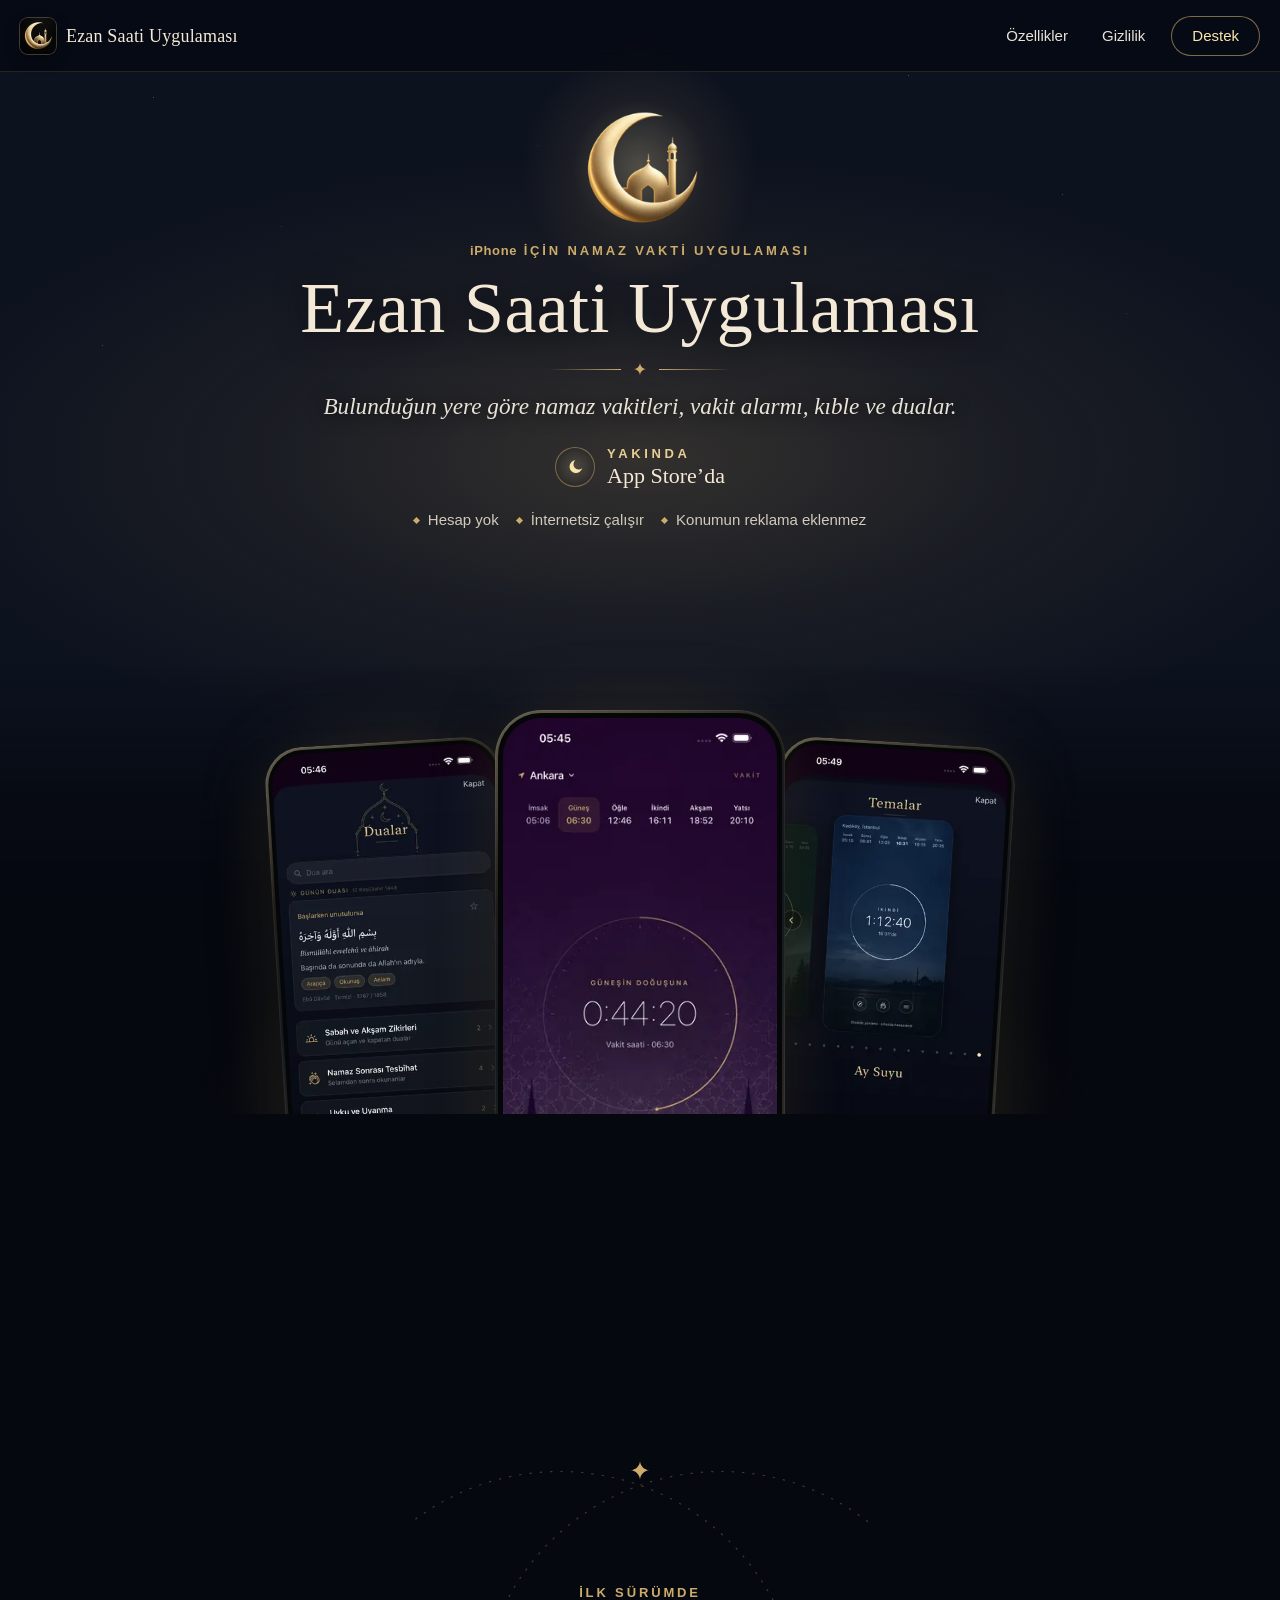
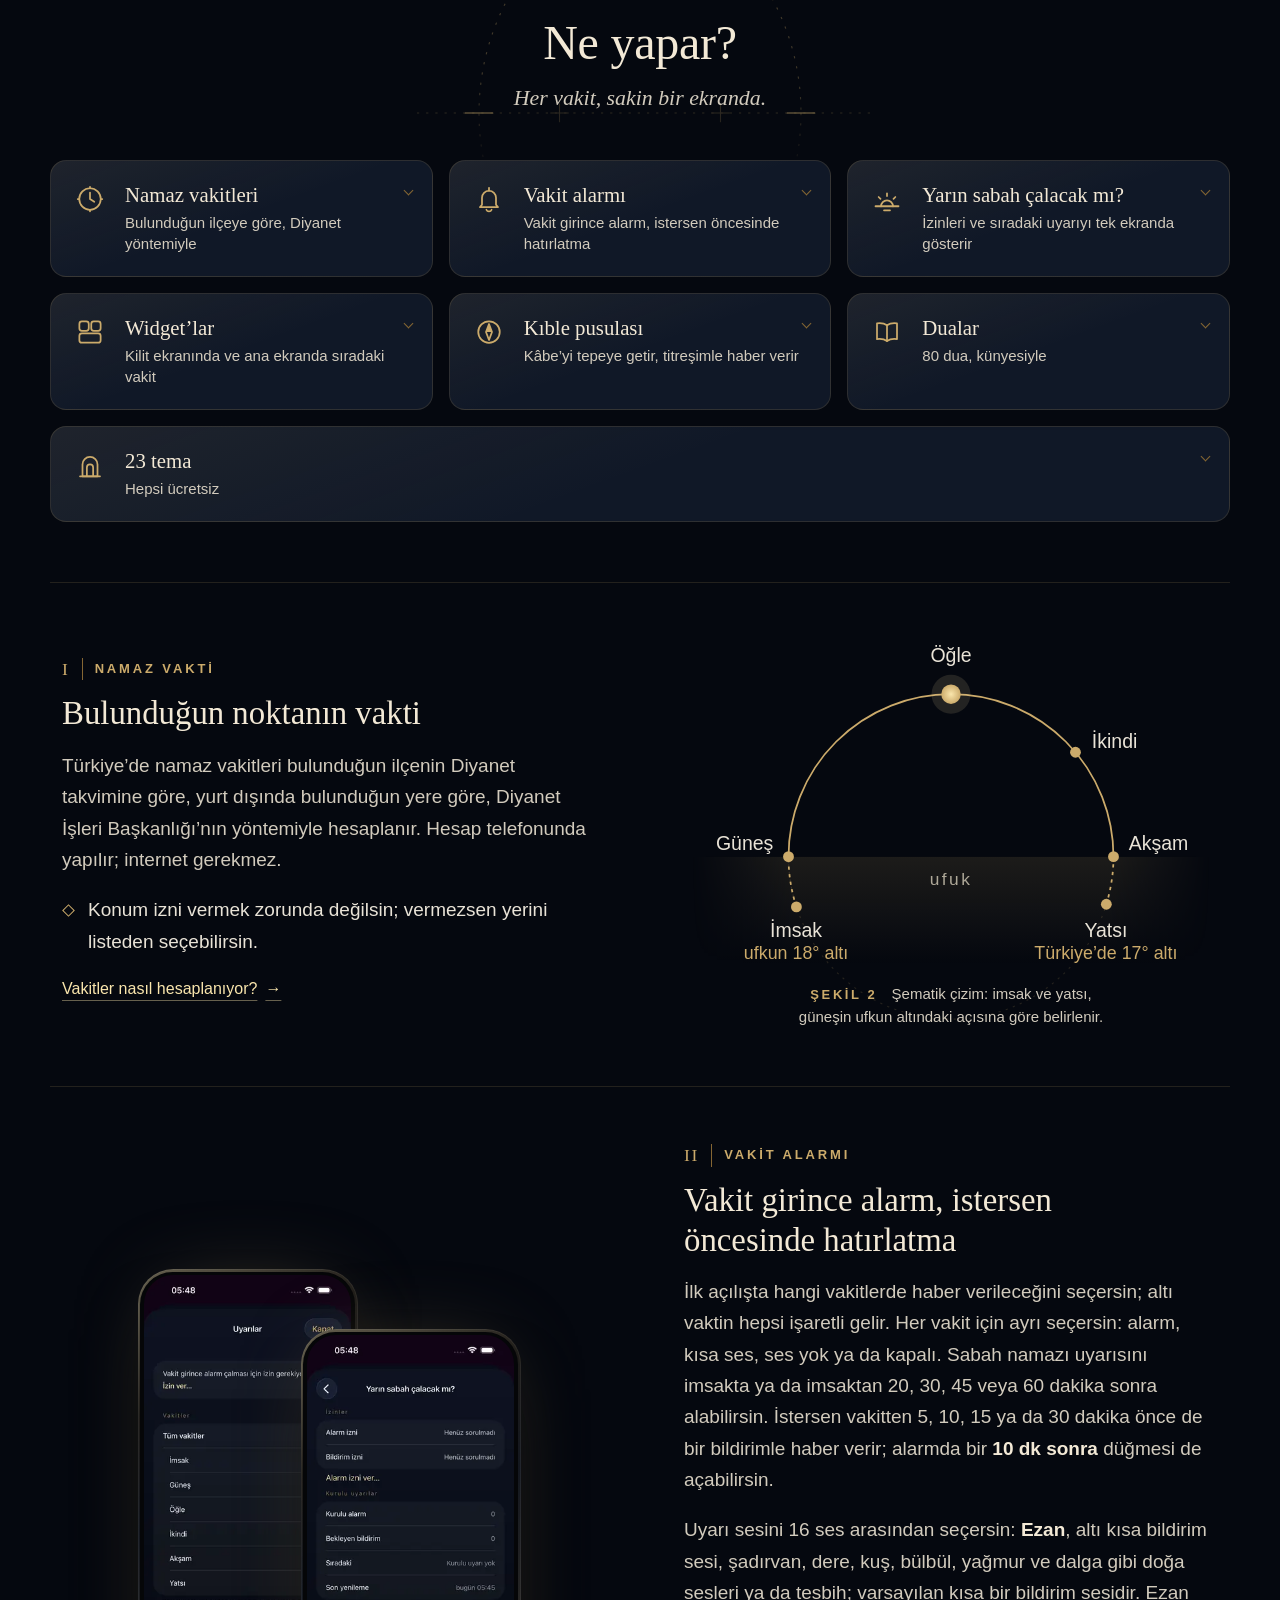
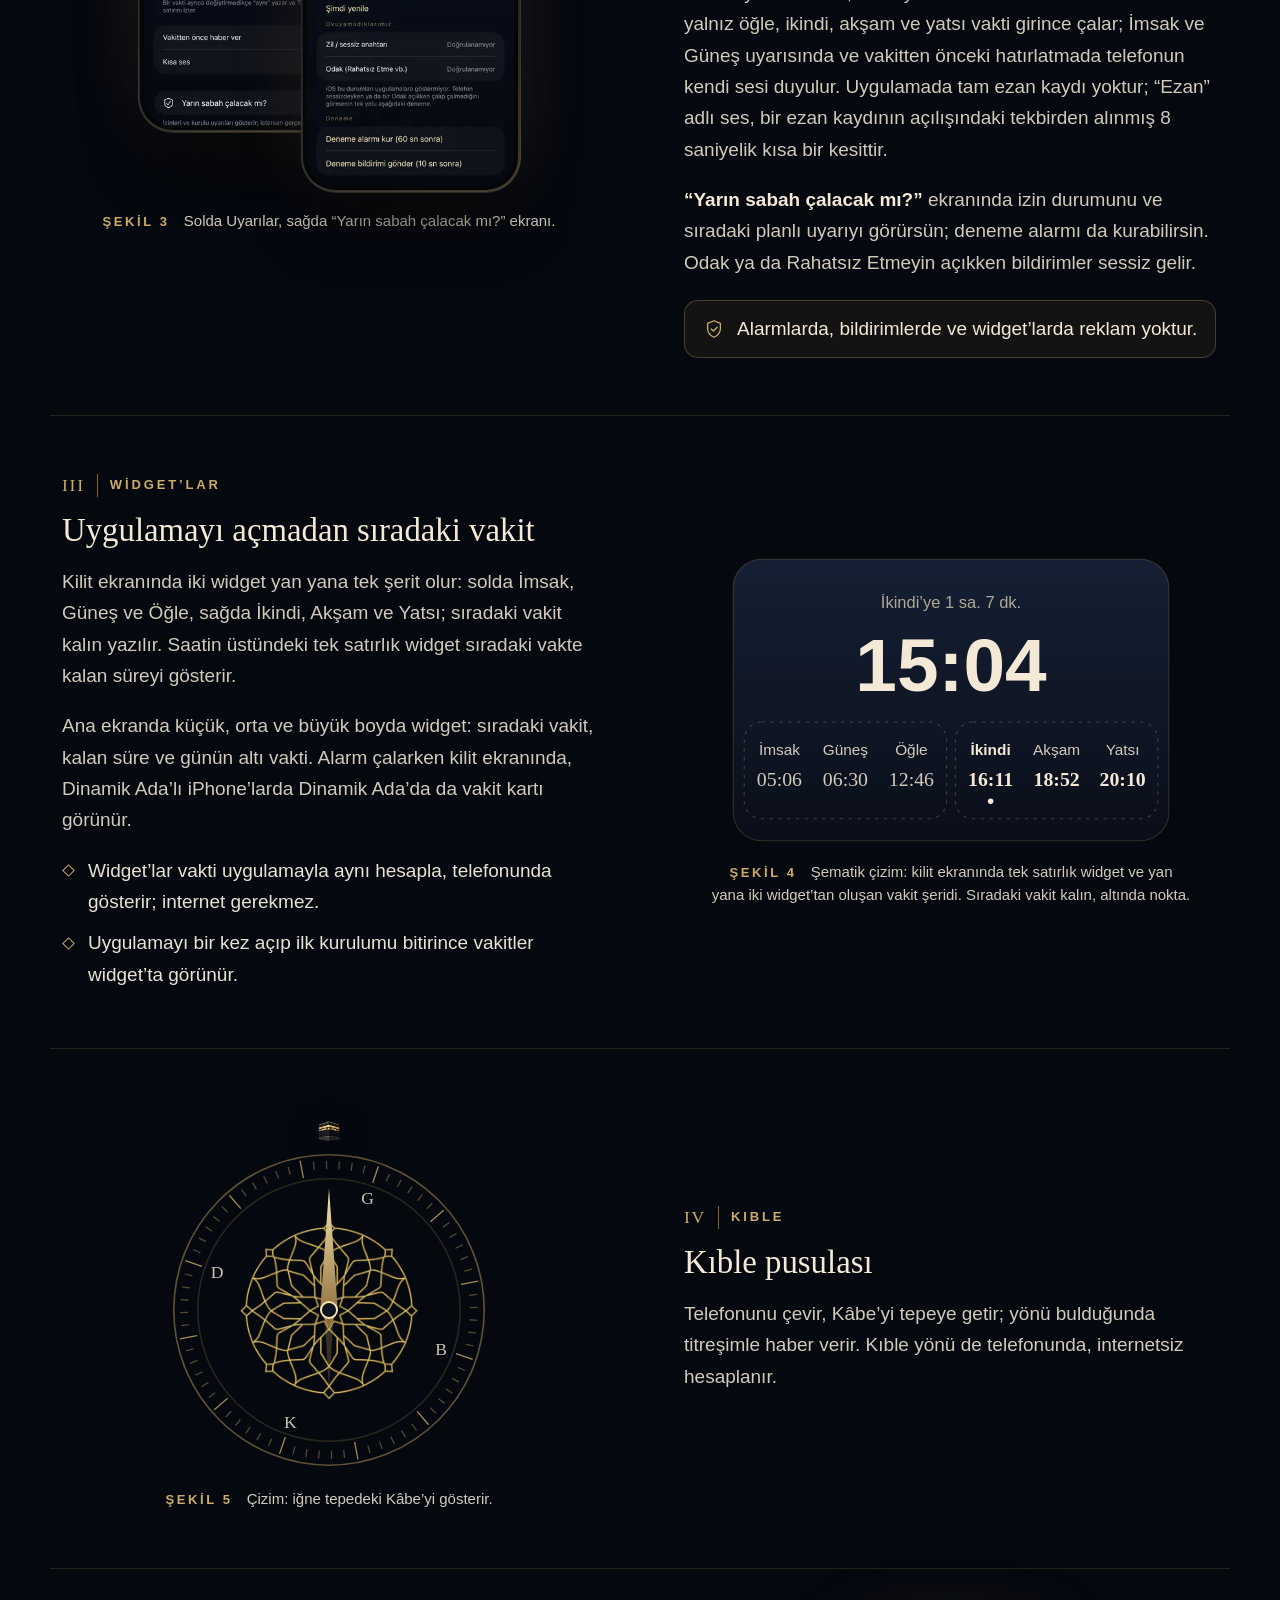
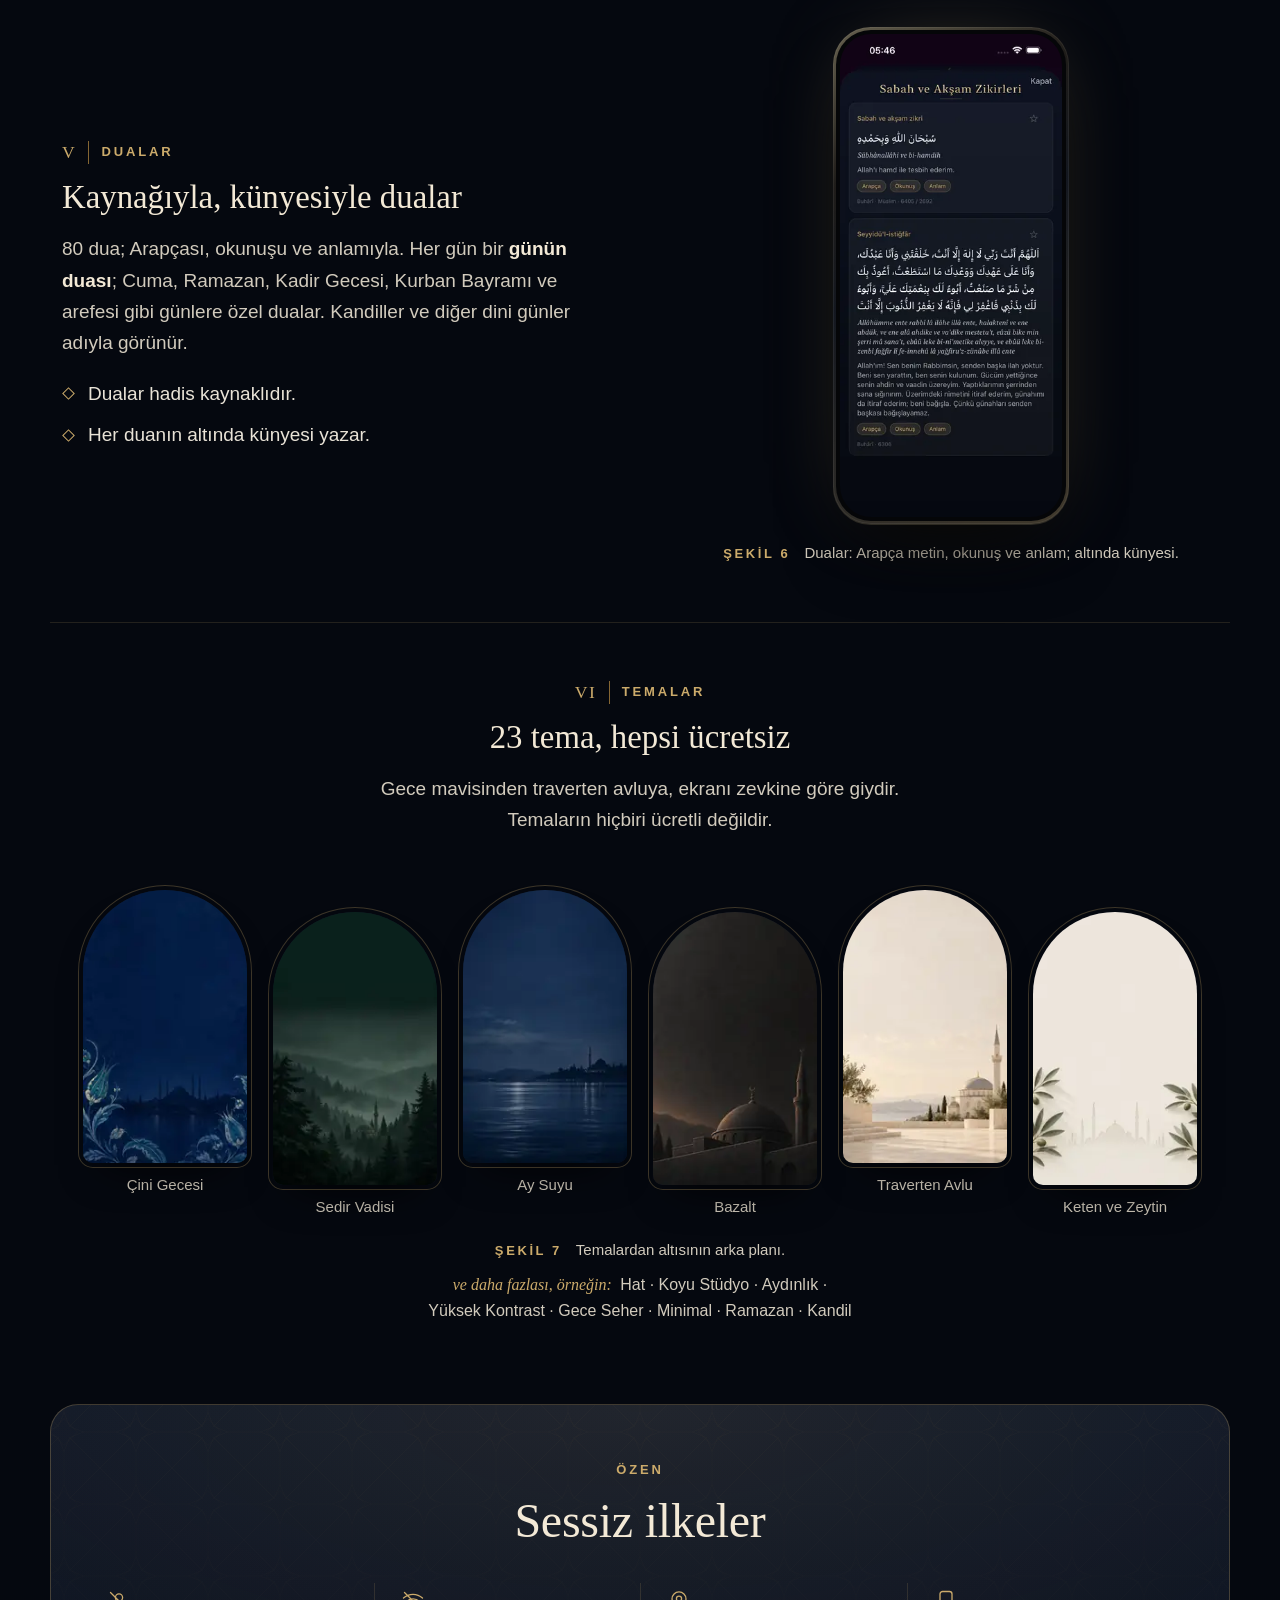
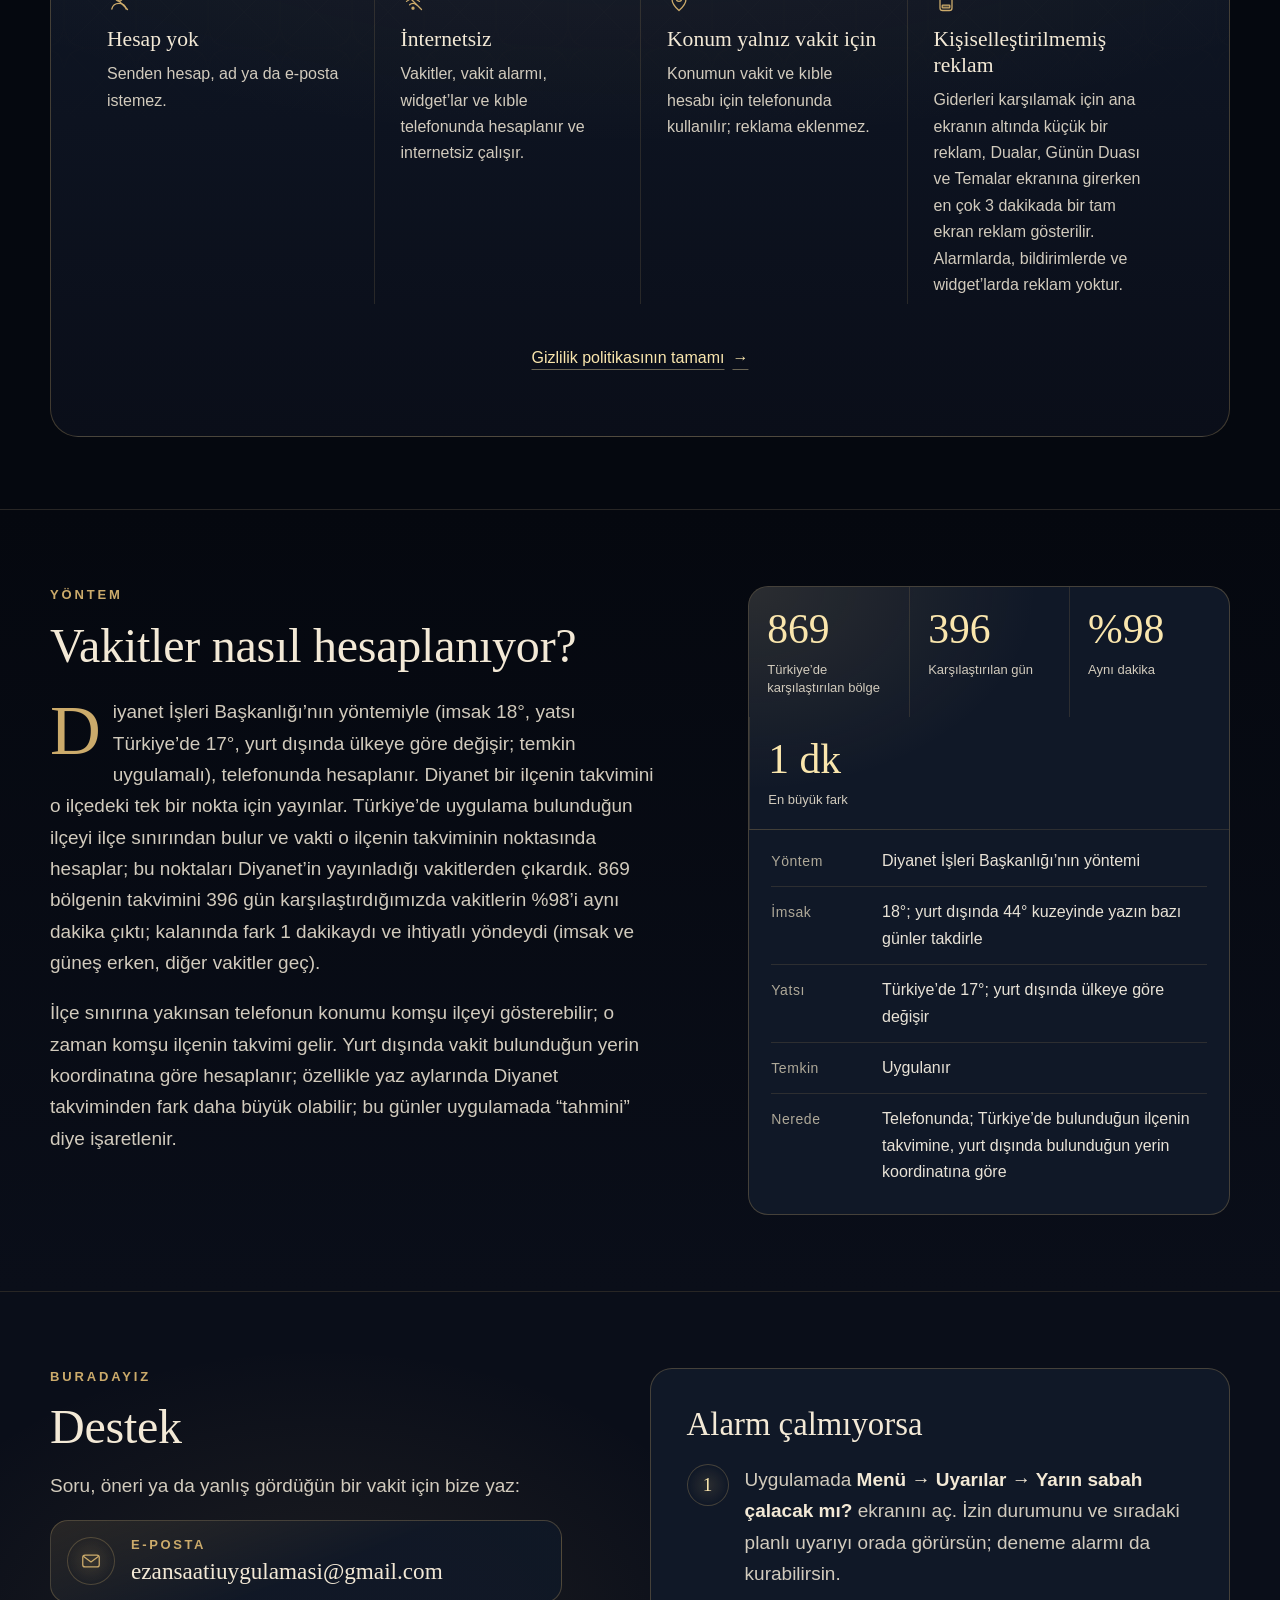
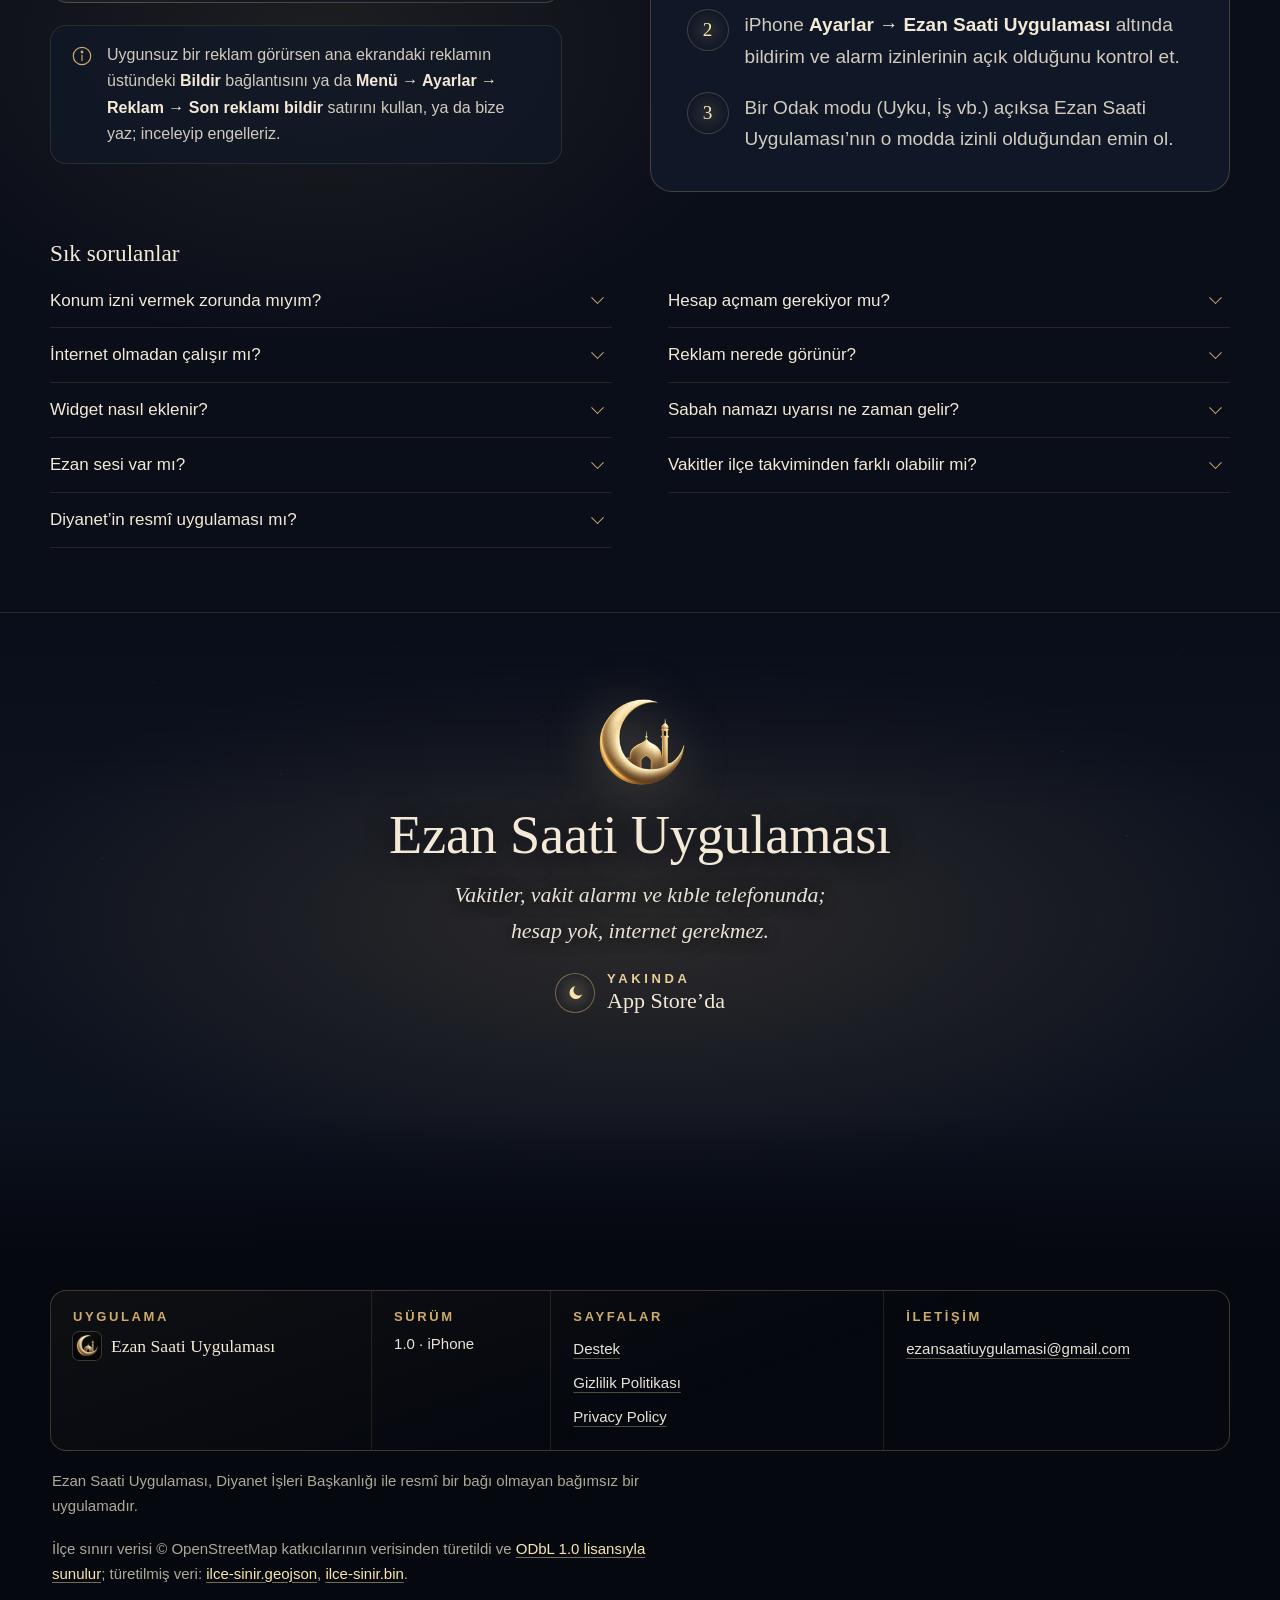
==== commit 48eabc54: "Gizlilik ve ana sayfa: tam ekran reklam en çok 3 dakikada bir, ilçe sınırı ODbL atfı, e-posta saklam" ====
--- a/index.html
+++ b/index.html
@@ -4,7 +4,7 @@
 <meta charset="utf-8">
 <meta name="viewport" content="width=device-width,initial-scale=1,viewport-fit=cover">
 <title>Ezan Saati Uygulaması — Namaz vakitleri, vakit alarmı, kıble ve dualar</title>
-<meta name="description" content="Ezan Saati Uygulaması — bulunduğun yere göre namaz vakitleri, vakit alarmı, kıble ve dualar. Hesap gerektirmez; vakitler, alarm ve kıble internetsiz çalışır.">
+<meta name="description" content="Ezan Saati Uygulaması — bulunduğun yere göre namaz vakitleri, vakit alarmı, kilit ekranı ve ana ekran widget’ları, kıble ve dualar. Hesap gerektirmez; vakitler, alarm ve kıble internetsiz çalışır.">
 <meta name="theme-color" content="#0D121F">
 <meta name="color-scheme" content="dark">
 <link rel="canonical" href="https://ezansaatiuygulamasi.github.io/">
@@ -15,7 +15,7 @@
 <meta property="og:locale" content="tr_TR">
 <meta property="og:site_name" content="Ezan Saati Uygulaması">
 <meta property="og:title" content="Ezan Saati Uygulaması">
-<meta property="og:description" content="Bulunduğun yere göre namaz vakitleri, vakit alarmı, kıble ve dualar. Hesap yok; vakitler, alarm ve kıble internetsiz çalışır.">
+<meta property="og:description" content="Bulunduğun yere göre namaz vakitleri, vakit alarmı, widget’lar, kıble ve dualar. Hesap yok; vakitler, alarm ve kıble internetsiz çalışır.">
 <meta property="og:url" content="https://ezansaatiuygulamasi.github.io/">
 <meta property="og:image" content="https://ezansaatiuygulamasi.github.io/og-gorsel.jpg">
 <meta property="og:image:type" content="image/jpeg">
@@ -35,6 +35,7 @@
   <symbol id="i-hilal" viewBox="0 0 24 24"><path fill="currentColor" d="M15.6 3.6a8.6 8.6 0 1 0 4.8 13.4A7 7 0 0 1 15.6 3.6z"/></symbol>
   <symbol id="i-vakit" viewBox="0 0 24 24"><g fill="none" stroke="currentColor" stroke-width="1.4" stroke-linecap="round" stroke-linejoin="round"><circle cx="12" cy="12" r="8.6"/><path d="M12 6.8V12l3.4 2.2"/><path d="M12 2.2v1.2M12 20.6v1.2M2.2 12h1.2M20.6 12h1.2"/></g></symbol>
   <symbol id="i-alarm" viewBox="0 0 24 24"><g fill="none" stroke="currentColor" stroke-width="1.4" stroke-linecap="round" stroke-linejoin="round"><path d="M6.4 16.6V11a5.6 5.6 0 0 1 11.2 0v5.6l1.6 1.9H4.8z"/><path d="M9.9 20.6a2.3 2.3 0 0 0 4.2 0"/><path d="M12 3v2.4"/></g></symbol>
+  <symbol id="i-widget" viewBox="0 0 24 24"><g fill="none" stroke="currentColor" stroke-width="1.4" stroke-linejoin="round"><rect x="3.5" y="3.5" width="7.5" height="7.5" rx="2"/><rect x="13" y="3.5" width="7.5" height="7.5" rx="2"/><rect x="3.5" y="13" width="17" height="7.5" rx="2"/></g></symbol>
   <symbol id="i-yarin" viewBox="0 0 24 24"><g fill="none" stroke="currentColor" stroke-width="1.4" stroke-linecap="round" stroke-linejoin="round"><path d="M2.8 17.8h18.4"/><path d="M7.2 17.8a4.8 4.8 0 0 1 9.6 0"/><path d="M12 7.4v2.2M5.3 10.4l1.5 1.5M18.7 10.4l-1.5 1.5"/><path d="M9.6 21h4.8"/></g></symbol>
   <symbol id="i-kible" viewBox="0 0 24 24"><g fill="none" stroke="currentColor" stroke-width="1.4" stroke-linecap="round" stroke-linejoin="round"><circle cx="12" cy="12" r="8.6"/><path d="M12 5.6l2.4 6.4-2.4 6.4-2.4-6.4z"/><path d="M12 5.6l2.4 6.4H9.6z" fill="currentColor" stroke="none"/></g></symbol>
   <symbol id="i-dua" viewBox="0 0 24 24"><g fill="none" stroke="currentColor" stroke-width="1.4" stroke-linecap="round" stroke-linejoin="round"><path d="M12 6.6C10 5.2 7.2 4.7 4 5.1v12.6c3.2-.4 6 .1 8 1.5 2-1.4 4.8-1.9 8-1.5V5.1c-3.2-.4-6 .1-8 1.5z"/><path d="M12 6.6v12.6"/></g></symbol>
@@ -87,7 +88,7 @@
       <ul class="guven">
         <li>Hesap yok</li>
         <li>İnternetsiz çalışır</li>
-        <li>Konumun telefonunda kalır</li>
+        <li>Konumun reklama eklenmez</li>
       </ul>
     </div>
   </section>
@@ -132,12 +133,13 @@
       </header>
 
       <ol class="dizin" role="list">
-        <li><a href="#vakit"><svg aria-hidden="true"><use href="#i-vakit"/></svg><span class="dizin__ad">Namaz vakitleri</span><span class="dizin__alt">Konumuna göre, Diyanet yöntemiyle</span></a></li>
+        <li><a href="#vakit"><svg aria-hidden="true"><use href="#i-vakit"/></svg><span class="dizin__ad">Namaz vakitleri</span><span class="dizin__alt">Bulunduğun ilçeye göre, Diyanet yöntemiyle</span></a></li>
         <li><a href="#alarm"><svg aria-hidden="true"><use href="#i-alarm"/></svg><span class="dizin__ad">Vakit alarmı</span><span class="dizin__alt">Vakit girince alarm, istersen öncesinde hatırlatma</span></a></li>
         <li><a href="#yarin-sabah"><svg aria-hidden="true"><use href="#i-yarin"/></svg><span class="dizin__ad">Yarın sabah çalacak mı?</span><span class="dizin__alt">İzinleri ve sıradaki uyarıyı tek ekranda gösterir</span></a></li>
+        <li><a href="#widgetlar"><svg aria-hidden="true"><use href="#i-widget"/></svg><span class="dizin__ad">Widget’lar</span><span class="dizin__alt">Kilit ekranında ve ana ekranda sıradaki vakit</span></a></li>
         <li><a href="#kible"><svg aria-hidden="true"><use href="#i-kible"/></svg><span class="dizin__ad">Kıble pusulası</span><span class="dizin__alt">Kâbe’yi tepeye getir, titreşimle haber verir</span></a></li>
-        <li><a href="#dualar"><svg aria-hidden="true"><use href="#i-dua"/></svg><span class="dizin__ad">Dualar</span><span class="dizin__alt">Yaklaşık 80 dua, künyesiyle</span></a></li>
-        <li><a href="#temalar"><svg aria-hidden="true"><use href="#i-tema"/></svg><span class="dizin__ad">15 tema</span><span class="dizin__alt">Hepsi ücretsiz</span></a></li>
+        <li><a href="#dualar"><svg aria-hidden="true"><use href="#i-dua"/></svg><span class="dizin__ad">Dualar</span><span class="dizin__alt">80 dua, künyesiyle</span></a></li>
+        <li><a href="#temalar"><svg aria-hidden="true"><use href="#i-tema"/></svg><span class="dizin__ad">23 tema</span><span class="dizin__alt">Hepsi ücretsiz</span></a></li>
       </ol>
 
       <!-- I · Vakit -->
@@ -145,7 +147,7 @@
         <div class="bolum__metin belir">
           <p class="bolum__no"><span aria-hidden="true">I</span>Namaz vakti</p>
           <h3 id="b1">Bulunduğun noktanın vakti</h3>
-          <p>Namaz vakitleri konumuna göre, her ilçe ve her nokta için Diyanet İşleri Başkanlığı’nın yöntemiyle hesaplanır. Hesap telefonunda yapılır; internet gerekmez.</p>
+          <p>Türkiye’de namaz vakitleri bulunduğun ilçenin Diyanet takvimine göre, yurt dışında bulunduğun yere göre, Diyanet İşleri Başkanlığı’nın yöntemiyle hesaplanır. Hesap telefonunda yapılır; internet gerekmez.</p>
           <ul class="imler">
             <li>Konum izni vermek zorunda değilsin; vermezsen yerini listeden seçebilirsin.</li>
           </ul>
@@ -190,9 +192,10 @@
         <div class="bolum__metin belir">
           <p class="bolum__no"><span aria-hidden="true">II</span>Vakit alarmı</p>
           <h3 id="b2">Vakit girince alarm, istersen öncesinde hatırlatma</h3>
-          <p>Her vakit için ayrı seçersin: alarm, kısa ses, ses yok ya da kapalı. İstersen vakitten birkaç dakika önce de bir bildirimle haber verir.</p>
-          <p id="yarin-sabah"><strong>“Yarın sabah çalacak mı?”</strong> ekranında izin durumunu ve sıradaki planlı uyarıyı görürsün; deneme alarmı da kurabilirsin.</p>
-          <p class="guvence"><svg aria-hidden="true"><use href="#i-kalkan"/></svg>Alarmlarda ve bildirimlerde reklam yoktur.</p>
+          <p>İlk açılışta hangi vakitlerde haber verileceğini seçersin; altı vaktin hepsi işaretli gelir. Her vakit için ayrı seçersin: alarm, kısa ses, ses yok ya da kapalı. Sabah namazı uyarısını imsakta ya da imsaktan 20, 30, 45 veya 60 dakika sonra alabilirsin. İstersen vakitten 5, 10, 15 ya da 30 dakika önce de bir bildirimle haber verir; alarmda bir <strong>10 dk sonra</strong> düğmesi de açabilirsin.</p>
+          <p>Uyarı sesini 16 ses arasından seçersin: <strong>Ezan</strong>, altı kısa bildirim sesi, şadırvan, dere, kuş, bülbül, yağmur ve dalga gibi doğa sesleri ya da tesbih; varsayılan kısa bir bildirim sesidir. Ezan yalnız öğle, ikindi, akşam ve yatsı vakti girince çalar; İmsak ve Güneş uyarısında ve vakitten önceki hatırlatmada telefonun kendi sesi duyulur. Uygulamada tam ezan kaydı yoktur; “Ezan” adlı ses, bir ezan kaydının açılışındaki tekbirden alınmış 8 saniyelik kısa bir kesittir.</p>
+          <p id="yarin-sabah"><strong>“Yarın sabah çalacak mı?”</strong> ekranında izin durumunu ve sıradaki planlı uyarıyı görürsün; deneme alarmı da kurabilirsin. Odak ya da Rahatsız Etmeyin açıkken bildirimler sessiz gelir.</p>
+          <p class="guvence"><svg aria-hidden="true"><use href="#i-kalkan"/></svg>Alarmlarda, bildirimlerde ve widget’larda reklam yoktur.</p>
         </div>
         <figure class="bolum__gorsel belir">
           <div class="ikili">
@@ -207,10 +210,49 @@
         </figure>
       </article>
 
-      <!-- III · Kıble -->
-      <article class="bolum" id="kible" aria-labelledby="b3">
+      <!-- III · Widget'lar -->
+      <article class="bolum" id="widgetlar" aria-labelledby="bw">
         <div class="bolum__metin belir">
-          <p class="bolum__no"><span aria-hidden="true">III</span>Kıble</p>
+          <p class="bolum__no"><span aria-hidden="true">III</span>Widget’lar</p>
+          <h3 id="bw">Uygulamayı açmadan sıradaki vakit</h3>
+          <p>Kilit ekranında iki widget yan yana tek şerit olur: solda İmsak, Güneş ve Öğle, sağda İkindi, Akşam ve Yatsı; sıradaki vakit kalın yazılır. Saatin üstündeki tek satırlık widget sıradaki vakte kalan süreyi gösterir.</p>
+          <p>Ana ekranda küçük, orta ve büyük boyda widget: sıradaki vakit, kalan süre ve günün altı vakti. Alarm çalarken kilit ekranında, Dinamik Ada’lı iPhone’larda Dinamik Ada’da da vakit kartı görünür.</p>
+          <ul class="imler">
+            <li>Widget’lar vakti uygulamayla aynı hesapla, telefonunda gösterir; internet gerekmez.</li>
+            <li>Uygulamayı bir kez açıp ilk kurulumu bitirince vakitler widget’ta görünür.</li>
+          </ul>
+        </div>
+        <figure class="bolum__gorsel kilit-kap belir">
+          <svg class="kilit" viewBox="0 0 400 260" role="img" aria-labelledby="kilit-t">
+            <title id="kilit-t">Kilit ekranı çizimi: saatin üstünde “İkindi’ye 1 sa. 7 dk.” yazan tek satırlık widget; saatin altında yan yana iki widget, solda İmsak 05:06, Güneş 06:30, Öğle 12:46, sağda İkindi 16:11 (sıradaki vakit, kalın ve altında nokta), Akşam 18:52, Yatsı 20:10.</title>
+            <defs>
+              <linearGradient id="kilit-zemin" x1="0" y1="0" x2="0" y2="1"><stop offset="0" stop-color="#152034"/><stop offset="1" stop-color="#0a0e19"/></linearGradient>
+            </defs>
+            <rect x="2" y="2" width="396" height="256" rx="26" fill="url(#kilit-zemin)" stroke="#ccab6b" stroke-opacity=".22"/>
+            <text class="kilit__satir" x="200" y="46" text-anchor="middle">İkindi’ye 1 sa. 7 dk.</text>
+            <text class="kilit__saat" x="200" y="122" text-anchor="middle">15:04</text>
+            <g fill="none" stroke="#ccab6b" stroke-opacity=".3" stroke-dasharray="3 5">
+              <rect x="12" y="150" width="184" height="88" rx="16"/>
+              <rect x="204" y="150" width="184" height="88" rx="16"/>
+            </g>
+            <g text-anchor="middle">
+              <text class="kilit__ad" x="44" y="180">İmsak</text><text class="kilit__vakit kilit__gecmis" x="44" y="208">05:06</text>
+              <text class="kilit__ad" x="104" y="180">Güneş</text><text class="kilit__vakit kilit__gecmis" x="104" y="208">06:30</text>
+              <text class="kilit__ad" x="164" y="180">Öğle</text><text class="kilit__vakit kilit__gecmis" x="164" y="208">12:46</text>
+              <text class="kilit__ad kilit__siradaki" x="236" y="180">İkindi</text><text class="kilit__vakit kilit__siradaki" x="236" y="208">16:11</text>
+              <text class="kilit__ad" x="296" y="180">Akşam</text><text class="kilit__vakit kilit__gelecek" x="296" y="208">18:52</text>
+              <text class="kilit__ad" x="356" y="180">Yatsı</text><text class="kilit__vakit kilit__gelecek" x="356" y="208">20:10</text>
+            </g>
+            <circle cx="236" cy="222" r="2.5" fill="#f3e9d6"/>
+          </svg>
+          <figcaption class="sekil"><span class="sekil__no">Şekil 4</span> Şematik çizim: kilit ekranında tek satırlık widget ve yan yana iki widget’tan oluşan vakit şeridi. Sıradaki vakit kalın, altında nokta.</figcaption>
+        </figure>
+      </article>
+
+      <!-- IV · Kıble -->
+      <article class="bolum bolum--ters" id="kible" aria-labelledby="b3">
+        <div class="bolum__metin belir">
+          <p class="bolum__no"><span aria-hidden="true">IV</span>Kıble</p>
           <h3 id="b3">Kıble pusulası</h3>
           <p>Telefonunu çevir, Kâbe’yi tepeye getir; yönü bulduğunda titreşimle haber verir. Kıble yönü de telefonunda, internetsiz hesaplanır.</p>
         </div>
@@ -231,16 +273,16 @@
             </svg>
             <img class="pusula__kabe" src="varliklar/sahne/kabe.webp" alt="" width="96" height="103" loading="lazy" decoding="async">
           </div>
-          <figcaption class="sekil"><span class="sekil__no">Şekil 4</span> Çizim: iğne tepedeki Kâbe’yi gösterir.</figcaption>
+          <figcaption class="sekil"><span class="sekil__no">Şekil 5</span> Çizim: iğne tepedeki Kâbe’yi gösterir.</figcaption>
         </figure>
       </article>
 
-      <!-- IV · Dualar -->
-      <article class="bolum bolum--ters" id="dualar" aria-labelledby="b4">
+      <!-- V · Dualar -->
+      <article class="bolum" id="dualar" aria-labelledby="b4">
         <div class="bolum__metin belir">
-          <p class="bolum__no"><span aria-hidden="true">IV</span>Dualar</p>
+          <p class="bolum__no"><span aria-hidden="true">V</span>Dualar</p>
           <h3 id="b4">Kaynağıyla, künyesiyle dualar</h3>
-          <p>Yaklaşık 80 dua; Arapçası, okunuşu ve anlamıyla. Her gün bir <strong>günün duası</strong>, Cuma, kandil ve bayram gibi günlere özel dualar.</p>
+          <p>80 dua; Arapçası, okunuşu ve anlamıyla. Her gün bir <strong>günün duası</strong>; Cuma, Ramazan, Kadir Gecesi, Kurban Bayramı ve arefesi gibi günlere özel dualar. Kandiller ve diğer dini günler adıyla görünür.</p>
           <ul class="imler">
             <li>Dualar hadis kaynaklıdır.</li>
             <li>Her duanın altında künyesi yazar.</li>
@@ -250,18 +292,18 @@
           <div class="telefon telefon--tek">
             <img src="varliklar/ekranlar/dua-detay-320.webp" srcset="varliklar/ekranlar/dua-detay-320.webp 320w, varliklar/ekranlar/dua-detay-640.webp 640w" sizes="(min-width: 900px) 236px, 206px" alt="Sabah ve Akşam Zikirleri ekranı: Sübhânallâhi ve bi-hamdih ile Seyyidü’l-istiğfâr dualarının Arapçası, okunuşu ve Türkçe anlamı; altlarında Buhârî ve Müslim künyeleri" width="320" height="695" loading="lazy" decoding="async">
           </div>
-          <figcaption class="sekil"><span class="sekil__no">Şekil 5</span> Dualar: Arapça metin, okunuş ve anlam; altında künyesi.</figcaption>
+          <figcaption class="sekil"><span class="sekil__no">Şekil 6</span> Dualar: Arapça metin, okunuş ve anlam; altında künyesi.</figcaption>
         </figure>
       </article>
 
     </div>
 
-    <!-- V · Temalar: ritmi kıran tam genişlik şerit -->
+    <!-- VI · Temalar: ritmi kıran tam genişlik şerit -->
     <article class="bolum-serit" id="temalar" aria-labelledby="b5">
       <div class="kap">
         <div class="bolum__metin bolum__metin--orta belir">
-          <p class="bolum__no"><span aria-hidden="true">V</span>Temalar</p>
-          <h3 id="b5">15 tema, hepsi ücretsiz</h3>
+          <p class="bolum__no"><span aria-hidden="true">VI</span>Temalar</p>
+          <h3 id="b5">23 tema, hepsi ücretsiz</h3>
           <p>Gece mavisinden traverten avluya, ekranı zevkine göre giydir. Temaların hiçbiri ücretli değildir.</p>
         </div>
       </div>
@@ -277,8 +319,8 @@
           </ul>
         </div>
         <figcaption class="kap temalar__alt">
-          <span class="sekil" id="temalar-t"><span class="sekil__no">Şekil 6</span> On beş temanın altısının arka planı.</span>
-          <span class="temalar__diger"><span>ve dokuz tema daha:</span> Koyu&nbsp;Stüdyo&nbsp;· Aydınlık&nbsp;· Yüksek&nbsp;Kontrast&nbsp;· Girih&nbsp;· Gece&nbsp;Seher&nbsp;· Pafta&nbsp;· Minimal&nbsp;· Ramazan&nbsp;· Kandil</span>
+          <span class="sekil" id="temalar-t"><span class="sekil__no">Şekil 7</span> Temalardan altısının arka planı.</span>
+          <span class="temalar__diger"><span>ve daha fazlası, örneğin:</span> Hat&nbsp;· Koyu&nbsp;Stüdyo&nbsp;· Aydınlık&nbsp;· Yüksek&nbsp;Kontrast&nbsp;· Gece&nbsp;Seher&nbsp;· Minimal&nbsp;· Ramazan&nbsp;· Kandil</span>
         </figcaption>
       </figure>
     </article>
@@ -299,15 +341,15 @@
           </li>
           <li>
             <h3><svg aria-hidden="true"><use href="#i-cevrimdisi"/></svg>İnternetsiz</h3>
-            <p>Vakitler, vakit alarmı ve kıble telefonunda hesaplanır ve internetsiz çalışır.</p>
+            <p>Vakitler, vakit alarmı, widget’lar ve kıble telefonunda hesaplanır ve internetsiz çalışır.</p>
           </li>
           <li>
-            <h3><svg aria-hidden="true"><use href="#i-konum"/></svg>Konumun sende</h3>
-            <p>Konumun telefonundan çıkmaz.</p>
+            <h3><svg aria-hidden="true"><use href="#i-konum"/></svg>Konum yalnız vakit için</h3>
+            <p>Konumun vakit ve kıble hesabı için telefonunda kullanılır; reklama eklenmez.</p>
           </li>
           <li>
-            <h3><svg aria-hidden="true"><use href="#i-reklam"/></svg>Tek, küçük reklam</h3>
-            <p>Giderleri karşılamak için ana ekranın altında küçük, kişiselleştirilmemiş bir reklam gösterilir. Alarmlarda ve bildirimlerde reklam yoktur.</p>
+            <h3><svg aria-hidden="true"><use href="#i-reklam"/></svg>Kişiselleştirilmemiş reklam</h3>
+            <p>Giderleri karşılamak için ana ekranın altında küçük bir reklam, Dualar, Günün Duası ve Temalar ekranına girerken en çok 3 dakikada bir tam ekran reklam gösterilir. Alarmlarda, bildirimlerde ve widget’larda reklam yoktur.</p>
           </li>
         </ul>
         <p class="ilke-alt"><a class="bag" href="gizlilik.html">Gizlilik politikasının tamamı <span aria-hidden="true">→</span></a></p>
@@ -321,22 +363,23 @@
       <div class="hesap__metin belir">
         <p class="ust-yazi">Yöntem</p>
         <h2 id="hesap-baslik">Vakitler nasıl hesaplanıyor?</h2>
-        <p class="bas-harf">Diyanet İşleri Başkanlığı’nın yöntemiyle (imsak 18°, yatsı Türkiye’de 17°, Diyanet’in 16° kullandığı ülkelerde 16°; temkin uygulamalı), bulunduğun yerin koordinatına göre, telefonunda hesaplanır. Diyanet bir ilçenin takvimini o ilçedeki tek bir nokta için yayınlar. Aynı nokta için karşılaştırdığımızda (Türkiye’de 243 bölge, 396 gün) fark hiçbir gün 1 dakikayı geçmedi ve hep ihtiyatlı yönde kaldı: imsak ve güneş hiç daha geç, diğer vakitler hiç daha erken çıkmadı.</p>
-        <p>Bulunduğun nokta Diyanet’in noktasından farklıysa vakit senin noktana göre hesaplanır; bu yüzden ilçe takviminden birkaç dakika farklı görebilirsin. Yurt dışında yaz aylarında imsak erken, yatsı geç tutulur; bu günler uygulamada “tahmini” diye işaretlenir.</p>
+        <p class="bas-harf">Diyanet İşleri Başkanlığı’nın yöntemiyle (imsak 18°, yatsı Türkiye’de 17°, yurt dışında ülkeye göre değişir; temkin uygulamalı), telefonunda hesaplanır. Diyanet bir ilçenin takvimini o ilçedeki tek bir nokta için yayınlar. Türkiye’de uygulama bulunduğun ilçeyi ilçe sınırından bulur ve vakti o ilçenin takviminin noktasında hesaplar; bu noktaları Diyanet’in yayınladığı vakitlerden çıkardık. 869 bölgenin takvimini 396 gün karşılaştırdığımızda vakitlerin %98’i aynı dakika çıktı; kalanında fark 1 dakikaydı ve ihtiyatlı yöndeydi (imsak ve güneş erken, diğer vakitler geç).</p>
+        <p>İlçe sınırına yakınsan telefonun konumu komşu ilçeyi gösterebilir; o zaman komşu ilçenin takvimi gelir. Yurt dışında vakit bulunduğun yerin koordinatına göre hesaplanır; özellikle yaz aylarında Diyanet takviminden fark daha büyük olabilir; bu günler uygulamada “tahmini” diye işaretlenir.</p>
       </div>
       <aside class="defter belir" aria-labelledby="defter-t">
         <h3 class="gorunmez" id="defter-t">Hesap yönteminin özeti</h3>
         <dl class="defter__sayilar">
-          <div><dt>Türkiye’de karşılaştırılan bölge</dt><dd>243</dd></div>
+          <div><dt>Türkiye’de karşılaştırılan bölge</dt><dd>869</dd></div>
           <div><dt>Karşılaştırılan gün</dt><dd>396</dd></div>
-          <div><dt>Aynı noktada en büyük fark</dt><dd>≤ 1 dk</dd></div>
+          <div><dt>Aynı dakika</dt><dd>%98</dd></div>
+          <div><dt>En büyük fark</dt><dd>1 dk</dd></div>
         </dl>
         <dl class="defter__tablo">
           <div><dt>Yöntem</dt><dd>Diyanet İşleri Başkanlığı’nın yöntemi</dd></div>
-          <div><dt>İmsak</dt><dd>18°</dd></div>
-          <div><dt>Yatsı</dt><dd>Türkiye’de 17°, Diyanet’in 16° kullandığı ülkelerde 16°</dd></div>
+          <div><dt>İmsak</dt><dd>18°; yurt dışında 44° kuzeyinde yazın bazı günler takdirle</dd></div>
+          <div><dt>Yatsı</dt><dd>Türkiye’de 17°; yurt dışında ülkeye göre değişir</dd></div>
           <div><dt>Temkin</dt><dd>Uygulanır</dd></div>
-          <div><dt>Nerede</dt><dd>Telefonunda, bulunduğun yerin koordinatına göre</dd></div>
+          <div><dt>Nerede</dt><dd>Telefonunda; Türkiye’de bulunduğun ilçenin takvimine, yurt dışında bulunduğun yerin koordinatına göre</dd></div>
         </dl>
       </aside>
     </div>
@@ -355,12 +398,12 @@
         </a>
         <div class="not-kart">
           <svg aria-hidden="true"><use href="#i-bilgi"/></svg>
-          <p>Uygunsuz bir reklam görürsen reklamın üstündeki <strong>Bildir</strong> bağlantısını kullan ya da bize yaz; reklamı engelleriz.</p>
+          <p>Uygunsuz bir reklam görürsen ana ekrandaki reklamın üstündeki <strong>Bildir</strong> bağlantısını ya da <strong class="yol">Menü → Ayarlar → Reklam → Son reklamı bildir</strong> satırını kullan, ya da bize yaz; inceleyip engelleriz.</p>
         </div>
       </div>
 
       <div class="adimlar-kart belir">
-        <h3>Ezan çalmıyorsa</h3>
+        <h3>Alarm çalmıyorsa</h3>
         <ol class="adimlar" role="list">
           <li><span>Uygulamada <strong class="yol">Menü → Uyarılar → Yarın sabah çalacak mı?</strong> ekranını aç. İzin durumunu ve sıradaki planlı uyarıyı orada görürsün; deneme alarmı da kurabilirsin.</span></li>
           <li><span>iPhone <strong class="yol">Ayarlar → Ezan Saati Uygulaması</strong> altında bildirim ve alarm izinlerinin açık olduğunu kontrol et.</span></li>
@@ -373,7 +416,7 @@
         <div class="sss__liste">
           <details>
             <summary>Konum izni vermek zorunda mıyım?</summary>
-            <p>Hayır. Konum izni vermek zorunda değilsin; vermezsen yerini listeden seçebilirsin. Konumun telefonundan çıkmaz.</p>
+            <p>Hayır. Konum izni vermek zorunda değilsin; vermezsen yerini listeden seçebilirsin. Vakit ve kıble hesabı telefonunda yapılır; konumun reklama eklenmez.</p>
           </details>
           <details>
             <summary>Hesap açmam gerekiyor mu?</summary>
@@ -385,11 +428,23 @@
           </details>
           <details>
             <summary>Reklam nerede görünür?</summary>
-            <p>Giderleri karşılamak için yalnız ana ekranın altında küçük, kişiselleştirilmemiş bir reklam gösterilir. Alarmlarda ve bildirimlerde reklam yoktur. Uygunsuz bir reklam görürsen reklamın üstündeki <strong>Bildir</strong> bağlantısını kullan ya da bize yaz.</p>
-          </details>
-          <details>
-            <summary>Vakitler neden ilçe takviminden farklı olabilir?</summary>
-            <p>Diyanet bir ilçenin takvimini o ilçedeki tek bir nokta için yayınlar. Bulunduğun nokta Diyanet’in noktasından farklıysa vakit senin noktana göre hesaplanır; bu yüzden ilçe takviminden birkaç dakika farklı görebilirsin. <a href="#hesap">Yöntemin ayrıntısı</a></p>
+            <p>Giderleri karşılamak için iki yerde kişiselleştirilmemiş reklam gösterilir: ana ekranın altında küçük bir banner ve Dualar, Günün Duası ya da Temalar ekranına girerken en çok 3 dakikada bir tam ekran reklam. Reklam o an hazır değilse ekran beklemeden açılır. Uygulama açılırken, Kıble’de, tema seçip onayladığında ve uygulamayı alarmdan ya da bildirimden açtığında tam ekran reklam çıkmaz. Alarmlarda, bildirimlerde ve widget’larda reklam yoktur. Avrupa Ekonomik Alanı, Birleşik Krallık ve İsviçre’de reklamlardan önce Google’ın izin formu çıkar; seçimini <strong>Menü → Ayarlar → Reklam → Reklam gizlilik seçenekleri</strong> satırından değiştirebilirsin. Uygunsuz bir reklam görürsen ana ekrandaki reklamın üstündeki <strong>Bildir</strong> bağlantısını ya da <strong>Menü → Ayarlar → Reklam → Son reklamı bildir</strong> satırını kullan, ya da bize yaz.</p>
+          </details>
+          <details>
+            <summary>Widget nasıl eklenir?</summary>
+            <p>Kilit ekranı için kilit ekranını basılı tut, <strong>Özelleştir</strong>’e dokun, saatin altındaki alana Ezan Saati Uygulaması’nın “Sabah vakitleri” ve “Akşam vakitleri” widget’larını yan yana ekle; saatin üstündeki satıra “Sıradaki vakit”i koyabilirsin. Ana ekran için boş bir yeri basılı tut, <strong>Düzenle → Widget Ekle</strong>’ye dokun ve “Namaz vakitleri”ni seç. Widget’ta “Vakitler için uygulamayı aç” yazıyorsa uygulamayı bir kez açıp ilk kurulumu bitir; telefon yeniden başladıysa kilidi bir kez açınca vakitler gelir.</p>
+          </details>
+          <details>
+            <summary>Sabah namazı uyarısı ne zaman gelir?</summary>
+            <p>Sabah namazının vakti imsakla girer; uyarı varsayılan olarak imsakta gelir. <strong>Menü → Uyarılar</strong>’daki İmsak satırından imsaktan 20, 30, 45 ya da 60 dakika sonrasını seçebilirsin. Diyanet ayrı bir “sabah ezanı saati” yayınlamadığı için uygulama böyle bir saat göstermez; dakikayı sen seçersin.</p>
+          </details>
+          <details>
+            <summary>Ezan sesi var mı?</summary>
+            <p>Tam ezan kaydı yoktur. Uyarı sesleri arasındaki “Ezan”, bir ezan kaydının açılışındaki tekbirden alınmış 8 saniyelik kısa bir kesittir. Ezan yalnız öğle, ikindi, akşam ve yatsı vakti girince çalar; İmsak ve Güneş uyarısında ve vakitten önceki hatırlatmada telefonun kendi sesi duyulur. Varsayılan uyarı sesi kısa bir bildirim sesidir; istersen Ezan’ı, öteki bildirim seslerinden birini, doğa seslerinden birini ya da tesbih sesini seçebilirsin.</p>
+          </details>
+          <details>
+            <summary>Vakitler ilçe takviminden farklı olabilir mi?</summary>
+            <p>Türkiye’de vakit bulunduğun ilçenin Diyanet takvimine göre hesaplanır; karşılaştırdığımız günlerde vakitlerin %98’i aynı dakika çıktı, kalanında fark 1 dakikaydı (imsak ve güneş erken, diğer vakitler geç). İlçe sınırına yakınsan telefonun konumu komşu ilçeyi gösterebilir; o zaman komşu ilçenin takvimi gelir. <a href="#hesap">Yöntemin ayrıntısı</a></p>
           </details>
           <details>
             <summary>Diyanet’in resmî uygulaması mı?</summary>
@@ -430,6 +485,7 @@
       <div class="antet__iletisim"><dt>İletişim</dt><dd><a href="mailto:ezansaatiuygulamasi@gmail.com">ezansaatiuygulamasi<wbr>@gmail.com</a></dd></div>
     </dl>
     <p class="alt__not">Ezan Saati Uygulaması, Diyanet İşleri Başkanlığı ile resmî bir bağı olmayan bağımsız bir uygulamadır.</p>
+    <p class="alt__not">İlçe sınırı verisi © OpenStreetMap katkıcılarının verisinden türetildi ve <a href="veri/LISANS.txt">ODbL 1.0 lisansıyla sunulur</a>; türetilmiş veri: <a href="veri/ilce-sinir.geojson">ilce-sinir.geojson</a>, <a href="veri/ilce-sinir.bin">ilce-sinir.bin</a>.</p>
   </div>
 </footer>
 </body>
--- a/css/site.css
+++ b/css/site.css
@@ -0,0 +1,879 @@
+/* Ezan Saati Uygulaması — site stili ("Gece Camisi", son sürüm)
+
+   TEMA KARARI
+   · Ana sayfa BİLİNÇLİ TEK TEMA (koyu). Uygulama simgesi, açılış ekranı ve arayüz gece camisi
+     üzerine kurulu; aydınlık bir kopya bu duyguyu bozar. Bunun yerine gövde yazısı büyütüldü
+     (18–19 px) ve fildişi tonlara çekildi; bütün metinler AA'nın çok üstünde.
+   · Gizlilik sayfası (uzun hukuki metin) sistem "aydınlık" tercihinde okuma alanını fildişi
+     kâğıda çevirir; başlık bandı ve üst çubuk marka için koyu kalır.
+
+   GİZLİLİK TUTARLILIĞI
+   · Dış istek YOK: yazı tipleri sistemde (Georgia + sistem sans), süslemeler satır içi SVG.
+   · JavaScript YOK: beliren bölümler CSS kaydırma zaman çizelgesiyle (animation-timeline).
+     Desteklemeyen tarayıcıda ve "hareketi azalt" açıkken her şey baştan görünür. */
+
+:root {
+  color-scheme: dark;
+  --gece: #0d121f;          /* marka zemin üst */
+  --gece-2: #0a0e19;
+  --gece-derin: #05080f;    /* marka zemin alt */
+  --yuzey: #101827;
+  --yuzey-2: #152034;
+  --altin: #ccab6b;
+  --altin-parlak: #fae6ad;
+  --altin-koyu: #856633;
+  --fildisi: #f3e9d6;
+  --metin: #e9e3d7;
+  --metin-2: #d2cbbd;
+  --soluk: #aea898;
+  --cizgi: rgba(204, 171, 107, 0.28);
+  --cizgi-ince: rgba(204, 171, 107, 0.15);
+  --serif: Georgia, "Iowan Old Style", "Times New Roman", serif;
+  --sans: -apple-system, BlinkMacSystemFont, "Segoe UI", Roboto, "Helvetica Neue", Arial, sans-serif;
+  --kenar: 20px;
+  --genis: 1180px;
+  --ust-y: 64px;
+  --tasma: 150px;           /* vitrin telefonlarının ilk ekrana taşan kısmı */
+  --girih: url("data:image/svg+xml,%3Csvg xmlns='http://www.w3.org/2000/svg' width='96' height='96' viewBox='0 0 96 96'%3E%3Cg fill='none' stroke='%23ccab6b' stroke-width='.8'%3E%3Cpath d='M48 22l7.5 18.5L74 48l-18.5 7.5L48 74l-7.5-18.5L22 48l18.5-7.5z'/%3E%3Cpath d='M48 30l18 18-18 18-18-18z'/%3E%3Cpath d='M0 0l40.5 40.5M96 0L55.5 40.5M0 96l40.5-40.5M96 96L55.5 55.5M48 0v22M48 74v22M0 48h22M74 48h22'/%3E%3C/g%3E%3C/svg%3E");
+}
+@media (min-width: 760px) { :root { --tasma: 190px; --ust-y: 72px; } }
+
+*, *::before, *::after { box-sizing: border-box; }
+html {
+  -webkit-text-size-adjust: 100%; text-size-adjust: 100%;
+  scroll-padding-top: calc(var(--ust-y) + 16px);
+  background: var(--gece-derin);
+}
+body {
+  margin: 0;
+  background: var(--gece-derin);
+  color: var(--metin);
+  font: 400 1.125rem/1.65 var(--sans);
+  -webkit-font-smoothing: antialiased;
+  overflow-x: hidden; overflow-x: clip;
+}
+@media (min-width: 1100px) { body { font-size: 1.1875rem; } }
+img { max-width: 100%; height: auto; display: block; }
+a { color: var(--altin-parlak); text-decoration-color: rgba(250, 230, 173, 0.45); text-underline-offset: 3px; }
+a:hover { text-decoration-color: currentColor; }
+:focus-visible { outline: 2px solid var(--altin-parlak); outline-offset: 3px; border-radius: 4px; }
+strong { color: var(--fildisi); font-weight: 600; }
+p { margin: 0 0 1em; }
+
+.atla {
+  position: absolute; left: 12px; top: -80px; z-index: 60;
+  background: var(--altin-parlak); color: #1a1407; padding: 12px 18px; border-radius: 10px;
+  font-weight: 600; text-decoration: none;
+}
+.atla:focus { top: 12px; }
+.gorunmez {
+  position: absolute !important; width: 1px; height: 1px; overflow: hidden;
+  clip: rect(0 0 0 0); clip-path: inset(50%); white-space: nowrap;
+}
+
+/* ---------- Ortak parçalar ---------- */
+.kap { width: min(100% - 2 * var(--kenar), var(--genis)); margin-inline: auto; }
+.ust-yazi {
+  font: 600 0.8125rem/1.4 var(--sans);
+  letter-spacing: 0.22em; text-transform: uppercase; text-wrap: balance;
+  color: var(--altin); margin: 0 0 14px;
+}
+.ust-yazi__marka { text-transform: none; letter-spacing: 0.05em; }
+.sus { display: flex; align-items: center; justify-content: center; gap: 12px; color: var(--altin); }
+.sus::before, .sus::after {
+  content: ""; height: 1px; width: 72px;
+  background: linear-gradient(90deg, transparent, var(--altin));
+}
+.sus::after { transform: scaleX(-1); }
+.sus svg { width: 14px; height: 14px; flex: none; }
+
+h1, h2, h3 { font-family: var(--serif); font-weight: 400; color: var(--fildisi); margin: 0; }
+h2 { font-size: clamp(2rem, 1.45rem + 2.2vw, 3rem); line-height: 1.12; letter-spacing: -0.005em; text-wrap: balance; }
+h3 { font-size: clamp(1.55rem, 1.25rem + 1vw, 2.05rem); line-height: 1.2; text-wrap: balance; }
+.bolum-bas { text-align: center; max-width: 720px; margin: 0 auto clamp(28px, 4vw, 44px); }
+.bolum-bas__alt {
+  margin: 12px auto 0; color: var(--metin-2);
+  font-family: var(--serif); font-style: italic; font-size: 1.15em;
+}
+
+/* Şekil altyazısı: "ŞEKİL 1  Ana ekran …" */
+.sekil {
+  display: block; margin: 0; max-width: 60ch; margin-inline: auto;
+  color: var(--metin-2); font-size: 0.9375rem; line-height: 1.5; text-align: center; text-wrap: balance;
+}
+.sekil__no {
+  display: inline-block; margin-right: 10px;
+  color: var(--altin); font-size: 0.8125rem; font-weight: 600; letter-spacing: 0.2em; text-transform: uppercase;
+}
+
+.bag {
+  display: inline-flex; align-items: center; gap: 8px; margin-top: 10px; min-height: 44px;
+  font-size: 1rem; color: var(--altin-parlak);
+  text-decoration: underline; text-decoration-color: rgba(250, 230, 173, 0.4); text-underline-offset: 6px;
+}
+.bag:hover { text-decoration-color: var(--altin-parlak); }
+.bag span { transition: transform 0.3s; }
+.bag:hover span { transform: translateX(3px); }
+
+/* ---------- Üst çubuk (sabit) ---------- */
+.ust { position: fixed; inset: 0 0 auto; z-index: 30; }
+.ust::before {
+  content: ""; position: absolute; inset: 0; z-index: -1;
+  background: rgba(7, 10, 18, 0.84);
+  -webkit-backdrop-filter: blur(14px) saturate(1.3); backdrop-filter: blur(14px) saturate(1.3);
+  border-bottom: 1px solid var(--cizgi-ince);
+}
+/* Sayfanın tepesinde çubuk şeffaf; kaydırdıkça koyu zemin belirir (JS'siz).
+   "Hareketi azalt" açıksa ya da tarayıcı desteklemiyorsa zemin baştan görünür. */
+@media (prefers-reduced-motion: no-preference) {
+  @supports (animation-timeline: scroll()) {
+    .ust::before { animation: ust-zemin linear both; animation-timeline: scroll(root); animation-range: 0 120px; }
+  }
+}
+@keyframes ust-zemin { from { opacity: 0; } to { opacity: 1; } }
+.ust__ic {
+  display: flex; align-items: center; justify-content: space-between; gap: 8px;
+  height: var(--ust-y); width: min(100% - 24px, 1320px); margin-inline: auto;
+}
+.marka {
+  display: inline-flex; align-items: center; gap: 10px; min-height: 44px;
+  color: var(--fildisi); text-decoration: none; font-family: var(--serif); line-height: 1.12;
+}
+.marka__simge {
+  width: 34px; height: 34px; flex: none; border-radius: 22.37%;
+  box-shadow: 0 0 0 1px rgba(250, 230, 173, 0.24), 0 6px 18px -6px rgba(0, 0, 0, 0.8);
+}
+.marka__ad { font-size: 0.9375rem; letter-spacing: 0.01em; white-space: nowrap; }
+.marka__ad span { display: block; }
+.ust__nav { display: flex; align-items: center; gap: 0; }
+.ust__nav a {
+  color: var(--metin); text-decoration: none; font-size: 0.875rem; line-height: 1.2; white-space: nowrap;
+  padding: 11px 7px; border-radius: 999px;
+  transition: color 0.25s, background-color 0.25s, border-color 0.25s;
+}
+.ust__nav a:hover { color: var(--altin-parlak); background: rgba(204, 171, 107, 0.08); }
+.ust__nav .ust__destek {
+  margin-left: 3px; padding: 10px 13px;
+  border: 1px solid rgba(204, 171, 107, 0.6); color: var(--altin-parlak);
+  background: rgba(10, 14, 25, 0.35);
+}
+.ust__nav .ust__destek:hover { background: rgba(204, 171, 107, 0.16); border-color: var(--altin-parlak); }
+@media (min-width: 640px) {
+  .ust__ic { width: min(100% - 2 * var(--kenar), 1320px); }
+  .marka__simge { width: 36px; height: 36px; }
+  .marka__ad { font-size: 1.125rem; }
+  .marka__ad span { display: inline; }
+  .ust__nav { gap: 6px; }
+  .ust__nav a { font-size: 0.9375rem; padding: 11px 14px; }
+  .ust__nav .ust__destek { padding: 10px 20px; margin-left: 6px; }
+}
+@media (max-width: 379px) {
+  .ust__ic { width: calc(100% - 16px); }
+  .marka { gap: 7px; }
+  .marka__simge { width: 30px; height: 30px; }
+  .marka__ad { font-size: 0.875rem; }
+  .ust__nav a { font-size: 0.8125rem; padding-inline: 5px; }
+  .ust__nav .ust__destek { padding-inline: 10px; margin-left: 2px; }
+}
+
+/* ---------- Kahraman ---------- */
+.kahraman {
+  position: relative; isolation: isolate; overflow: hidden;
+  min-height: 100vh; min-height: 100svh;
+  display: flex; flex-direction: column; align-items: center;
+  background: var(--gece);
+}
+.kahraman__sahne { position: absolute; inset: 0; z-index: -1; }
+.kahraman__sahne picture { position: absolute; inset: 0; }
+.kahraman__sahne img {
+  position: absolute; left: 50%; bottom: 0; transform: translateX(-50%);
+  height: 100%; width: auto; max-width: none; aspect-ratio: 900 / 1609;
+  -webkit-mask-image: linear-gradient(90deg, transparent, #000 14%, #000 86%, transparent);
+  mask-image: linear-gradient(90deg, transparent, #000 14%, #000 86%, transparent);
+  transform-origin: 50% 78%;
+}
+/* gökyüzü: birkaç sönük yıldız */
+.kahraman::before, .kapanis::before {
+  content: ""; position: absolute; inset: 0 0 40%; z-index: -1; pointer-events: none;
+  background:
+    radial-gradient(1.2px 1.2px at 12% 18%, rgba(250,230,173,.55), transparent 60%),
+    radial-gradient(1px 1px at 22% 42%, rgba(241,230,210,.35), transparent 60%),
+    radial-gradient(1.4px 1.4px at 31% 9%, rgba(241,230,210,.45), transparent 60%),
+    radial-gradient(1px 1px at 8% 64%, rgba(241,230,210,.3), transparent 60%),
+    radial-gradient(1.2px 1.2px at 71% 14%, rgba(250,230,173,.5), transparent 60%),
+    radial-gradient(1px 1px at 83% 36%, rgba(241,230,210,.35), transparent 60%),
+    radial-gradient(1.4px 1.4px at 92% 11%, rgba(241,230,210,.45), transparent 60%),
+    radial-gradient(1px 1px at 88% 58%, rgba(241,230,210,.3), transparent 60%),
+    radial-gradient(1px 1px at 60% 6%, rgba(241,230,210,.35), transparent 60%),
+    radial-gradient(1px 1px at 42% 27%, rgba(241,230,210,.25), transparent 60%);
+}
+/* ufuk ışığı: kubbenin ardındaki sakin parıltı */
+.kahraman__sahne::before {
+  content: ""; position: absolute; left: 50%; bottom: 14%;
+  width: max(160vmin, 120vw); height: 70vmin; transform: translateX(-50%);
+  background: radial-gradient(closest-side, rgba(204, 171, 107, 0.2), rgba(204, 171, 107, 0.07) 50%, transparent);
+  mix-blend-mode: screen; pointer-events: none;
+}
+/* alt uçta sayfa zeminine erime (telefonlar bu bölgeden yükselir) */
+.kahraman__sahne::after {
+  content: ""; position: absolute; inset: auto 0 0; height: 26%;
+  background: linear-gradient(to bottom, transparent, rgba(5, 8, 15, 0.75) 60%, var(--gece-derin));
+}
+.kahraman__icerik {
+  position: relative; width: 100%; max-width: 980px; text-align: center;
+  padding: calc(var(--ust-y) + clamp(14px, 3.6svh, 40px)) var(--kenar) calc(var(--tasma) + 28px);
+}
+.amblem { position: relative; width: 104px; aspect-ratio: 1; margin: 0 auto 14px; }
+.amblem img { position: relative; width: 100%; height: 100%; }
+.amblem::before {
+  content: ""; position: absolute; inset: -48%;
+  background: radial-gradient(closest-side, rgba(250, 230, 173, 0.28), rgba(204, 171, 107, 0.08) 55%, transparent);
+}
+.kahraman .ust-yazi { margin-bottom: 10px; }
+.kahraman h1 {
+  font-size: clamp(2.5rem, 1.35rem + 4.8vw, 4.5rem);
+  line-height: 1.05; letter-spacing: 0.005em;
+  text-shadow: 0 2px 30px rgba(5, 8, 15, 0.8);
+  text-wrap: balance;
+}
+.kahraman .sus { margin: 16px 0 14px; }
+.vaat {
+  font-family: var(--serif); font-style: italic;
+  font-size: clamp(1.2rem, 1.05rem + 0.6vw, 1.45rem); line-height: 1.45;
+  color: var(--metin); margin: 0 auto; max-width: 30ch; text-wrap: balance;
+  text-shadow: 0 1px 18px rgba(5, 8, 15, 0.9);
+}
+
+/* "Yakında App Store'da": düğme ya da rozet DEĞİL, bir durum yazısı.
+   Çerçeve, dolgu ve üzerine gelme etkisi bilinçli olarak yok; yanında hilal mührü. */
+.yakinda {
+  display: inline-flex; align-items: center; gap: 12px;
+  margin: 22px auto 0; text-align: left; color: var(--fildisi); cursor: default;
+}
+.yakinda__muhur {
+  width: 40px; height: 40px; flex: none; display: grid; place-items: center;
+  border-radius: 50%; border: 1px solid rgba(204, 171, 107, 0.5); color: var(--altin-parlak);
+  background: radial-gradient(closest-side, rgba(250, 230, 173, 0.16), transparent);
+}
+.yakinda__muhur svg { width: 18px; height: 18px; transform: rotate(-20deg); }
+.yakinda__metin { display: flex; flex-direction: column; line-height: 1.15; }
+.yakinda__ust { font: 600 0.8125rem/1.3 var(--sans); letter-spacing: 0.28em; text-transform: uppercase; color: #e8cf94; }
+.yakinda__alt { font-family: var(--serif); font-size: 1.375rem; color: var(--fildisi); }
+
+.guven {
+  display: flex; flex-wrap: wrap; justify-content: center; gap: 4px 18px;
+  margin: 20px auto 0; padding: 0; list-style: none; max-width: 36rem;
+  color: var(--metin-2); font-size: 0.9375rem; line-height: 1.6;
+}
+.guven li { display: inline-flex; align-items: center; gap: 9px; }
+.guven li::before { content: ""; width: 5px; height: 5px; flex: none; background: var(--altin); transform: rotate(45deg); }
+
+@media (min-width: 760px) {
+  .kahraman__sahne img {
+    aspect-ratio: 1400 / 1630;
+    -webkit-mask-image: linear-gradient(90deg, transparent, #000 30%, #000 70%, transparent);
+    mask-image: linear-gradient(90deg, transparent, #000 30%, #000 70%, transparent);
+  }
+  .amblem { width: 124px; }
+  .kahraman h1 { white-space: nowrap; }
+  .vaat { max-width: none; }
+}
+
+/* ---------- Vitrin: ilk ekrana yükselen üç ekran ---------- */
+.vitrin {
+  position: relative; z-index: 1; margin: calc(-1 * var(--tasma)) 0 0;
+  padding: 0 0 clamp(8px, 2vw, 16px); overflow-x: clip;
+}
+.telefonlar { position: relative; display: flex; justify-content: center; align-items: flex-end; }
+.telefonlar::before {
+  /* altın ufuk çizgisi */
+  content: ""; position: absolute; left: 50%; bottom: 9%; transform: translateX(-50%);
+  width: min(1000px, 130%); height: 1px;
+  background: linear-gradient(90deg, transparent, var(--altin) 30%, var(--altin-parlak) 50%, var(--altin) 70%, transparent);
+  opacity: 0.55;
+}
+.telefonlar::after {
+  content: ""; position: absolute; left: 50%; bottom: 0; transform: translateX(-50%); z-index: -1;
+  width: min(900px, 140%); height: 70%;
+  background: radial-gradient(closest-side, rgba(204, 171, 107, 0.16), transparent);
+}
+.telefon {
+  --w: 200px;
+  position: relative; flex: none; width: var(--w);
+  padding: calc(var(--w) * 0.028);
+  border-radius: calc(var(--w) * 0.16);
+  background:
+    linear-gradient(150deg, rgba(250, 230, 173, 0.38), rgba(133, 102, 51, 0.16) 25%, rgba(20, 24, 32, 0.92) 45%, rgba(204, 171, 107, 0.28) 100%),
+    #0b0e14;
+  box-shadow:
+    inset 0 0 0 1px rgba(255, 255, 255, 0.06),
+    0 1px 0 rgba(250, 230, 173, 0.15),
+    0 40px 70px -24px rgba(0, 0, 0, 0.9),
+    0 0 90px -30px rgba(204, 171, 107, 0.35);
+}
+.telefon::before {
+  /* iç siyah kenar */
+  content: ""; position: absolute; inset: calc(var(--w) * 0.012);
+  border-radius: calc(var(--w) * 0.148);
+  background: #050608;
+}
+.telefon img {
+  position: relative; width: 100%; height: auto;
+  border-radius: calc(var(--w) * 0.132);
+  background: #0b0f19;
+}
+.telefonlar .telefon--orta { --w: 196px; z-index: 1; }
+.telefonlar .telefon--yan { --w: 124px; margin-bottom: 8%; }
+.telefonlar .telefon--sol { margin-right: -40px; transform: rotate(-3deg); transform-origin: 100% 100%; }
+.telefonlar .telefon--sag { margin-left: -40px; transform: rotate(3deg); transform-origin: 0 100%; }
+.vitrin .sekil { margin-top: 26px; padding-inline: var(--kenar); }
+@media (min-width: 760px) {
+  .telefonlar .telefon--orta { --w: 290px; }
+  .telefonlar .telefon--yan { --w: 236px; margin-bottom: 7%; }
+  .telefonlar .telefon--sol { margin-right: -34px; transform: rotate(-3.5deg); }
+  .telefonlar .telefon--sag { margin-left: -34px; transform: rotate(3.5deg); }
+  .vitrin .sekil { margin-top: 30px; }
+}
+
+/* ---------- Özellikler ---------- */
+.ozellikler { position: relative; padding: clamp(28px, 4vw, 48px) 0 0; }
+
+/* "Ne yapar?" başlığı: pergel merkezli sivri kemer çizimi içinde */
+.bolum-bas--kemer { position: relative; isolation: isolate; padding-top: 112px; }
+.kemer-cizim {
+  position: absolute; left: 50%; top: 0; z-index: -1;
+  width: 400px; max-width: calc(100vw - 24px); height: auto;
+  transform: translateX(-50%); color: var(--altin);
+  -webkit-mask-image: linear-gradient(#000 62%, transparent 94%);
+  mask-image: linear-gradient(#000 62%, transparent 94%);
+}
+.kemer-cizim__insa { opacity: 0.3; }
+.kemer-cizim .ciz { opacity: 0.85; }
+.kemer-cizim .ciz--gec { opacity: 0.45; }
+.bolum-bas--kemer .bolum-bas__alt { margin-top: 10px; max-width: 12.5em; }
+@media (min-width: 760px) {
+  .kemer-cizim { width: 460px; }
+  .bolum-bas--kemer { padding-top: 124px; }
+  .bolum-bas--kemer .bolum-bas__alt { max-width: none; }
+}
+
+/* Kısa dizin: yedi iş, her biri kendi bölümüne atlar */
+.dizin {
+  display: grid; grid-template-columns: repeat(2, minmax(0, 1fr)); gap: 12px;
+  margin: 0; padding: 0; list-style: none;
+}
+.dizin a {
+  position: relative; display: grid; align-content: start; gap: 6px; height: 100%;
+  padding: 18px 16px 18px; border-radius: 16px;
+  border: 1px solid var(--cizgi-ince);
+  background: linear-gradient(160deg, rgba(204, 171, 107, 0.08), transparent 50%), var(--yuzey);
+  color: var(--metin); text-decoration: none;
+  transition: border-color 0.3s, transform 0.3s;
+}
+.dizin a::after {
+  /* aşağı işaret: sayfa içinde atlar */
+  content: ""; position: absolute; right: 16px; top: 20px; width: 7px; height: 7px;
+  border-right: 1.5px solid var(--altin-koyu); border-bottom: 1.5px solid var(--altin-koyu);
+  transform: rotate(45deg); transition: border-color 0.3s;
+}
+.dizin a:hover { border-color: var(--cizgi); transform: translateY(-2px); }
+.dizin a:hover::after { border-color: var(--altin); }
+.dizin svg { width: 26px; height: 26px; color: var(--altin); margin-bottom: 4px; }
+.dizin__ad { font-family: var(--serif); font-size: 1.15rem; line-height: 1.2; color: var(--fildisi); padding-right: 14px; }
+.dizin__alt { font-size: 0.9375rem; line-height: 1.4; color: var(--metin-2); }
+@media (min-width: 900px) {
+  .dizin { grid-template-columns: repeat(3, minmax(0, 1fr)); gap: 16px; }
+  .dizin a { grid-template-columns: 34px 1fr; column-gap: 16px; row-gap: 4px; padding: 22px 24px; }
+  .dizin svg { grid-row: 1 / span 2; width: 30px; height: 30px; margin: 1px 0 0; }
+  .dizin__ad { font-size: 1.3rem; }
+  .dizin a::after { right: 20px; top: 26px; }
+}
+/* Satırda tek kalan son kart satırı doldurur (7 iş: 2 sütunda 7., 3 sütunda 7. kart) */
+.dizin > li:last-child:nth-child(odd) { grid-column: 1 / -1; }
+@media (min-width: 900px) {
+  .dizin > li:last-child:nth-child(odd) { grid-column: auto; }
+  .dizin > li:last-child:nth-child(3n+1) { grid-column: 1 / -1; }
+}
+
+/* Bölümler */
+.bolum {
+  display: grid; grid-template-columns: minmax(0, 1fr); gap: 30px; align-items: center;
+  padding: clamp(40px, 4.5vw, 60px) 0;
+  border-top: 1px solid var(--cizgi-ince);
+}
+.dizin + .bolum { margin-top: clamp(36px, 5vw, 60px); }
+.bolum__no {
+  display: flex; align-items: center; gap: 12px; margin: 0 0 14px;
+  font: 600 0.8125rem/1.3 var(--sans); letter-spacing: 0.22em; text-transform: uppercase; color: var(--altin);
+}
+.bolum__no span {
+  font-family: var(--serif); font-weight: 400; font-size: 1.1rem; letter-spacing: 0.1em;
+  padding-right: 12px; border-right: 1px solid var(--altin-koyu);
+}
+.bolum__metin h3 { margin-bottom: 16px; }
+.bolum__metin p:not(.bolum__no, .guvence) { color: var(--metin-2); max-width: 52ch; }
+.bolum__metin p strong { color: var(--fildisi); }
+.imler { list-style: none; padding: 0; margin: 18px 0 0; display: grid; gap: 10px; }
+.imler li { position: relative; padding-left: 26px; color: var(--metin); }
+.imler li::before {
+  content: ""; position: absolute; left: 2px; top: 0.62em; width: 9px; height: 9px;
+  border: 1px solid var(--altin); transform: rotate(45deg);
+}
+.guvence {
+  display: flex; align-items: center; gap: 12px; width: fit-content; max-width: 100%;
+  margin: 22px 0 0; padding: 12px 18px;
+  border: 1px solid var(--cizgi); border-radius: 14px; background: rgba(204, 171, 107, 0.07);
+}
+.bolum__metin .guvence { color: var(--fildisi); }
+.guvence svg { width: 22px; height: 22px; color: var(--altin); flex: none; }
+.bolum__gorsel { display: flex; flex-direction: column; align-items: center; gap: 18px; margin: 0; min-width: 0; }
+.telefon-sekil { margin: 0; }
+.telefon--tek { --w: 206px; }
+.ikili { display: flex; justify-content: center; align-items: flex-start; }
+.ikili .telefon { --w: 156px; }
+/* sağdaki ekran öndekinin sağ-alt köşesini örter (aşama 1 görüntüsündeki eski ses satırı görünmesin) */
+.ikili .telefon + .telefon { margin: 44px 0 0 -41px; z-index: 1; }
+@media (min-width: 900px) {
+  .bolum { grid-template-columns: 1fr 1fr; gap: 64px; }
+  .bolum--ters .bolum__metin { order: 2; }
+  .bolum__metin { padding-inline: 12px; }
+  .telefon--tek { --w: 236px; }
+  .ikili .telefon { --w: 220px; }
+  .ikili .telefon + .telefon { margin: 60px 0 0 -57px; }
+}
+
+/* Vakit yayı çizimi */
+.yay-kap { width: 100%; }
+.yay { display: block; width: 100%; max-width: 520px; height: auto; margin-inline: auto; overflow: visible; }
+.yay text { font-family: var(--sans); font-size: 18px; fill: var(--metin); }
+.yay .yay__derece { fill: var(--altin); font-size: 16.5px; }
+.yay .yay__soluk { fill: var(--soluk); font-size: 16px; letter-spacing: 0.14em; }
+@media (max-width: 559px) {
+  /* mobilde kenardan kenara: çizimdeki en küçük yazı 13 px'in altına düşmesin */
+  .yay-kap .yay { width: calc(100% + 2 * var(--kenar)); max-width: none; margin-inline: calc(-1 * var(--kenar)); }
+}
+
+/* Kilit ekranı widget çizimi (şematik; vakitler Şekil 1'deki ekranla aynı) */
+.kilit-kap { width: 100%; }
+.kilit { display: block; width: 100%; max-width: 440px; height: auto; margin-inline: auto; }
+.kilit text { font-family: var(--sans); fill: var(--metin-2); }
+.kilit .kilit__satir { font-size: 15px; fill: var(--soluk); }
+.kilit .kilit__saat { font-size: 68px; font-weight: 600; fill: var(--fildisi); font-variant-numeric: lining-nums tabular-nums; }
+.kilit .kilit__ad { font-size: 14px; }
+.kilit .kilit__vakit { font-family: ui-serif, var(--serif); font-size: 18px; fill: var(--fildisi); font-variant-numeric: lining-nums tabular-nums; }
+.kilit .kilit__gecmis { font-weight: 400; fill: var(--metin-2); }
+.kilit .kilit__gelecek { font-weight: 600; }
+.kilit .kilit__siradaki { font-weight: 800; fill: var(--fildisi); }
+@media (max-width: 559px) {
+  /* mobilde kenardan kenara: en küçük yazı 13 px'in altına düşmesin */
+  .kilit-kap .kilit { width: calc(100% + 2 * var(--kenar)); max-width: none; margin-inline: calc(-1 * var(--kenar)); }
+}
+
+/* Kıble pusulası çizimi */
+.pusula-kap { width: 100%; }
+.pusula { position: relative; width: min(100% - 56px, 320px); aspect-ratio: 1; margin: 44px auto 0; }
+.pusula__halka { position: absolute; inset: 0; width: 100%; height: 100%; color: var(--altin); }
+.pusula__gul { position: absolute; inset: 22%; width: 56%; height: 56%; object-fit: contain; opacity: 0.9; }
+.pusula__kabe { position: absolute; left: 50%; top: -14%; width: 15%; transform: translateX(-50%); filter: drop-shadow(0 6px 14px rgba(0, 0, 0, 0.6)); }
+.pusula::after {
+  content: ""; position: absolute; inset: 16%; border-radius: 50%; z-index: -1;
+  background: radial-gradient(closest-side, rgba(204, 171, 107, 0.16), transparent);
+}
+
+/* V · Temalar: tam genişlik şerit (ritmi kıran öge) */
+.bolum-serit { padding: 0 0 clamp(28px, 4vw, 48px); }
+.bolum-serit > .kap { border-top: 1px solid var(--cizgi-ince); padding-top: clamp(40px, 4.5vw, 60px); }
+.bolum__metin--orta { text-align: center; max-width: 640px; margin: 0 auto; }
+.bolum__metin--orta .bolum__no { justify-content: center; }
+.bolum__metin--orta p { margin-inline: auto; }
+.temalar { margin: clamp(16px, 3vw, 28px) 0 0; }
+.serit {
+  overflow-x: auto; overscroll-behavior-x: contain;
+  scroll-snap-type: x mandatory; scroll-padding-inline: var(--kenar);
+  padding: 26px var(--kenar) 40px;
+  scrollbar-width: none;
+  -webkit-mask-image: linear-gradient(90deg, transparent, #000 var(--kenar), #000 calc(100% - 44px), transparent);
+  mask-image: linear-gradient(90deg, transparent, #000 var(--kenar), #000 calc(100% - 44px), transparent);
+}
+.serit::-webkit-scrollbar { display: none; }
+.serit:focus-visible { outline: 2px solid var(--altin-parlak); outline-offset: -4px; border-radius: 12px; }
+.serit__ray { display: flex; gap: 18px; width: max-content; margin: 0 auto; padding: 0; list-style: none; }
+.serit__ray li {
+  flex: none; width: 136px; scroll-snap-align: start;
+  display: grid; gap: 12px; justify-items: center; text-align: center;
+}
+.serit__ray li:nth-child(even) { transform: translateY(22px); }
+.kemerli {
+  position: relative; display: block; width: 100%; aspect-ratio: 9 / 15; overflow: hidden;
+  border-radius: 50% 50% 10px 10px / 30% 30% 10px 10px;
+  outline: 1px solid var(--cizgi); outline-offset: 4px;
+  box-shadow: 0 22px 40px -20px rgba(0, 0, 0, 0.85);
+  background: var(--yuzey);
+}
+.kemerli img { width: 100%; height: 100%; object-fit: cover; object-position: 50% 90%; }
+.serit__ad { font-size: 0.9375rem; line-height: 1.35; color: var(--metin-2); }
+.temalar__alt { display: grid; gap: 10px; justify-items: center; text-align: center; }
+.temalar__diger { color: var(--metin-2); font-size: 1rem; max-width: 60ch; text-wrap: balance; }
+.temalar__diger > span { color: var(--altin); font-family: var(--serif); font-style: italic; margin-right: 4px; }
+@media (min-width: 900px) {
+  .serit { -webkit-mask-image: none; mask-image: none; padding-bottom: 44px; }
+  .serit__ray { gap: 26px; }
+  .serit__ray li { width: clamp(124px, calc((100vw - 250px) / 6), 164px); }
+}
+
+/* ---------- İlkeler ---------- */
+.ilkeler { padding: clamp(16px, 3vw, 32px) 0 clamp(44px, 6vw, 72px); }
+.ilke-cerceve {
+  position: relative; padding: clamp(30px, 5vw, 56px) clamp(20px, 4.5vw, 56px);
+  border: 1px solid var(--cizgi); border-radius: 28px;
+  background:
+    radial-gradient(120% 90% at 50% 0%, rgba(204, 171, 107, 0.09), transparent 60%),
+    linear-gradient(var(--yuzey), var(--gece-2));
+  overflow: hidden;
+}
+.ilke-cerceve::before {
+  content: ""; position: absolute; inset: 0;
+  background: var(--girih) center / 72px; opacity: 0.05;
+  -webkit-mask-image: linear-gradient(#000, transparent 60%); mask-image: linear-gradient(#000, transparent 60%);
+  pointer-events: none;
+}
+.ilke-cerceve .bolum-bas { position: relative; margin-bottom: clamp(16px, 3vw, 36px); }
+.ilke-listesi { position: relative; display: grid; margin: 0; padding: 0; list-style: none; }
+.ilke-listesi li { padding: 20px 0; border-top: 1px solid var(--cizgi-ince); }
+.ilke-listesi li:first-child { border-top: 0; }
+.ilke-listesi h3 { font-size: 1.35rem; margin-bottom: 8px; display: flex; align-items: center; gap: 12px; }
+.ilke-listesi h3 svg { width: 24px; height: 24px; color: var(--altin); flex: none; }
+.ilke-listesi p { margin: 0; color: var(--metin-2); font-size: 1rem; }
+.ilke-alt { position: relative; text-align: center; margin: 22px 0 0; }
+@media (min-width: 900px) {
+  .ilke-listesi { grid-template-columns: repeat(4, 1fr); }
+  .ilke-listesi li { padding: 6px 26px; border-top: 0; border-left: 1px solid var(--cizgi-ince); }
+  .ilke-listesi li:first-child { border-left: 0; padding-left: 0; }
+  .ilke-listesi h3 { flex-direction: column; align-items: flex-start; gap: 14px; }
+}
+
+/* ---------- Hesap ---------- */
+.hesap {
+  padding: clamp(48px, 6vw, 76px) 0;
+  background: linear-gradient(var(--gece-derin), var(--gece-2));
+  border-top: 1px solid var(--cizgi-ince);
+}
+.hesap__izgara { display: grid; gap: 36px; }
+.hesap h2 { margin-bottom: 24px; }
+.hesap__metin p:not(.ust-yazi) { color: var(--metin-2); max-width: 58ch; }
+.hesap__metin .bas-harf { color: var(--metin); }
+.bas-harf::first-letter {
+  float: left; font-family: var(--serif); font-size: 3.7em; line-height: 0.82;
+  padding: 6px 12px 0 0; color: var(--altin);
+}
+.defter { margin: 0; border: 1px solid var(--cizgi); border-radius: 20px; background: var(--yuzey); overflow: hidden; }
+.defter__sayilar {
+  display: grid; grid-template-columns: repeat(3, minmax(0, 1fr)); margin: 0;
+  border-bottom: 1px solid var(--cizgi-ince);
+  background: radial-gradient(100% 140% at 0% 0%, rgba(204, 171, 107, 0.14), transparent 60%);
+}
+.defter__sayilar div {
+  display: flex; flex-direction: column-reverse; justify-content: flex-end; gap: 10px;
+  padding: 22px 14px 20px 18px; border-left: 1px solid var(--cizgi-ince); min-width: 0;
+}
+.defter__sayilar div:first-child { border-left: 0; }
+.defter__sayilar dd {
+  margin: 0; font-family: var(--serif); font-size: clamp(1.8rem, 1.4rem + 1.6vw, 2.6rem);
+  line-height: 1; color: var(--altin-parlak); white-space: nowrap;
+}
+.defter__sayilar dt { font-size: 0.8125rem; line-height: 1.4; color: var(--metin-2); }
+.defter__tablo { margin: 0; padding: 6px 22px 16px; }
+.defter__tablo div { display: grid; grid-template-columns: 5.2em 1fr; gap: 12px; padding: 12px 0; border-top: 1px solid var(--cizgi-ince); }
+.defter__tablo div:first-child { border-top: 0; }
+.defter__tablo dt { color: var(--soluk); font-size: 0.875rem; letter-spacing: 0.04em; padding-top: 2px; }
+.defter__tablo dd { margin: 0; color: var(--metin); font-size: 1rem; }
+@media (min-width: 900px) {
+  .hesap__izgara { grid-template-columns: 1.3fr 1fr; gap: 72px; align-items: start; }
+  .defter { position: sticky; top: calc(var(--ust-y) + 24px); }
+}
+
+/* ---------- Destek ---------- */
+.destek {
+  position: relative; overflow: hidden;
+  padding: clamp(48px, 6vw, 76px) 0 clamp(40px, 5vw, 64px);
+  background: var(--gece-2); border-top: 1px solid var(--cizgi-ince);
+}
+.destek::before {
+  content: ""; position: absolute; left: 25%; top: 6%; width: 900px; height: 600px; transform: translate(-50%, 0);
+  background: radial-gradient(closest-side, rgba(204, 171, 107, 0.1), transparent);
+  pointer-events: none;
+}
+.destek__izgara { position: relative; display: grid; gap: 32px; }
+.destek__giris h2 { margin-bottom: 16px; }
+.destek__giris p:not(.ust-yazi) { color: var(--metin-2); max-width: 46ch; }
+.eposta {
+  display: flex; align-items: center; gap: 16px; max-width: 32rem;
+  margin: 6px 0 0; padding: 16px 20px 16px 16px;
+  border: 1px solid var(--cizgi); border-radius: 18px;
+  background: linear-gradient(160deg, rgba(204, 171, 107, 0.13), rgba(16, 24, 39, 0.9) 55%);
+  color: var(--altin-parlak); text-decoration: none;
+  transition: border-color 0.3s, transform 0.3s;
+}
+.eposta:hover { border-color: var(--altin-parlak); transform: translateY(-1px); }
+.eposta__simge {
+  width: 48px; height: 48px; flex: none; display: grid; place-items: center;
+  border-radius: 50%; border: 1px solid var(--cizgi); color: var(--altin);
+  background: radial-gradient(closest-side, rgba(204, 171, 107, 0.14), transparent);
+}
+.eposta__simge svg { width: 22px; height: 22px; }
+.eposta__metin { display: grid; gap: 2px; min-width: 0; }
+.eposta__etiket { font: 600 0.8125rem/1.3 var(--sans); letter-spacing: 0.2em; text-transform: uppercase; color: var(--altin); }
+.eposta__adres { font-family: var(--serif); font-size: clamp(1.05rem, 0.9rem + 0.9vw, 1.45rem); line-height: 1.3; color: var(--fildisi); }
+.not-kart {
+  margin-top: 22px; padding: 16px 20px; border-radius: 16px; max-width: 32rem;
+  border: 1px solid var(--cizgi-ince); background: rgba(16, 24, 39, 0.75);
+  display: flex; gap: 14px;
+}
+.not-kart svg { width: 22px; height: 22px; flex: none; color: var(--altin); margin-top: 3px; }
+.destek__giris .not-kart p { margin: 0; color: var(--metin-2); font-size: 1rem; }
+.adimlar-kart { border: 1px solid var(--cizgi); border-radius: 22px; padding: clamp(22px, 3.5vw, 36px); background: var(--yuzey); }
+.adimlar-kart h3 { margin-bottom: 20px; }
+.adimlar { list-style: none; margin: 0; padding: 0; counter-reset: adim; display: grid; gap: 20px; }
+.adimlar li { counter-increment: adim; display: grid; grid-template-columns: 44px 1fr; gap: 14px; color: var(--metin-2); }
+.adimlar li::before {
+  content: counter(adim);
+  width: 42px; height: 42px; display: grid; place-items: center;
+  font-family: var(--serif); font-size: 1.2rem; color: var(--altin-parlak);
+  border: 1px solid var(--cizgi); border-radius: 50%;
+  background: radial-gradient(closest-side, rgba(204, 171, 107, 0.14), transparent);
+}
+.yol { color: var(--fildisi); font-weight: 600; }
+.sss h3 { font-size: 1.45rem; margin: 0 0 6px; }
+.sss__liste { display: grid; align-items: start; }
+.sss details { border-bottom: 1px solid var(--cizgi-ince); }
+.sss summary {
+  position: relative; display: block; list-style: none; cursor: pointer;
+  padding: 15px 40px 15px 0; font-size: 1.0625rem; line-height: 1.4; color: var(--fildisi);
+  transition: color 0.2s;
+}
+.sss summary::-webkit-details-marker { display: none; }
+.sss summary::after {
+  content: ""; position: absolute; right: 10px; top: 50%; width: 9px; height: 9px;
+  border-right: 1.5px solid var(--altin); border-bottom: 1.5px solid var(--altin);
+  transform: translateY(-75%) rotate(45deg); transition: transform 0.25s;
+}
+.sss details[open] summary::after { transform: translateY(-25%) rotate(-135deg); }
+.sss summary:hover { color: var(--altin-parlak); }
+.sss details p { margin: 0 0 18px; color: var(--metin-2); font-size: 1rem; }
+@media (min-width: 900px) {
+  .destek__izgara { grid-template-columns: 1fr 1.1fr; gap: 48px 72px; align-items: start; }
+  .sss { grid-column: 1 / -1; }
+  .sss__liste { grid-template-columns: 1fr 1fr; column-gap: 56px; }
+}
+
+/* ---------- Kapanış bandı: kahramanın yankısı ---------- */
+.kapanis {
+  position: relative; isolation: isolate; overflow: hidden; text-align: center;
+  background: var(--gece);
+  padding: clamp(52px, 8vw, 80px) var(--kenar) 290px;
+  border-top: 1px solid var(--cizgi-ince);
+}
+.kapanis__sahne { position: absolute; inset: 0; z-index: -1; }
+.kapanis__sahne img {
+  position: absolute; left: 50%; bottom: 0; transform: translateX(-50%);
+  width: max(120%, 460px); height: auto; max-width: none; aspect-ratio: 900 / 1609;
+  -webkit-mask-image: linear-gradient(90deg, transparent, #000 18%, #000 82%, transparent);
+  mask-image: linear-gradient(90deg, transparent, #000 18%, #000 82%, transparent);
+}
+.kapanis__sahne::before {
+  content: ""; position: absolute; left: 50%; bottom: 10%; width: max(140vmin, 110vw); height: 60vmin; transform: translateX(-50%);
+  background: radial-gradient(closest-side, rgba(204, 171, 107, 0.16), transparent);
+  mix-blend-mode: screen;
+}
+.kapanis__sahne::after {
+  /* üstte bir önceki bölümden yumuşak geçiş, altta alt bilgiye erime */
+  content: ""; position: absolute; inset: 0;
+  background: linear-gradient(var(--gece-2), transparent 30%, transparent 78%, var(--gece-derin));
+}
+.kapanis__icerik { position: relative; max-width: 640px; margin: 0 auto; }
+.kapanis__amblem { width: 96px; height: 96px; margin: 0 auto 16px; filter: drop-shadow(0 0 26px rgba(250, 230, 173, 0.25)); }
+.kapanis h2 { font-size: clamp(2.1rem, 1.3rem + 2.8vw, 3.4rem); text-shadow: 0 2px 26px rgba(5, 8, 15, 0.8); }
+.kapanis__icerik > p:not(.yakinda) {
+  margin: 12px auto 0; max-width: 34ch; color: var(--metin);
+  font-family: var(--serif); font-style: italic; font-size: 1.15em; text-wrap: balance;
+  text-shadow: 0 1px 16px rgba(5, 8, 15, 0.9);
+}
+.kapanis .yakinda { margin-top: 22px; }
+@media (min-width: 760px) {
+  .kapanis { padding-bottom: clamp(200px, 20vw, 240px); }
+  .kapanis__sahne img {
+    width: auto; height: 122%; aspect-ratio: 1400 / 1630;
+    -webkit-mask-image: linear-gradient(90deg, transparent, #000 26%, #000 74%, transparent);
+    mask-image: linear-gradient(90deg, transparent, #000 26%, #000 74%, transparent);
+  }
+}
+
+/* ---------- Alt bilgi: antet kutusu ---------- */
+.alt { background: var(--gece-derin); padding: 36px 0 40px; color: var(--soluk); font-size: 0.9375rem; }
+.antet {
+  display: grid; grid-template-columns: minmax(0, 0.8fr) minmax(0, 1.2fr);
+  margin: 0; border: 1px solid var(--cizgi); border-radius: 16px; overflow: hidden;
+  background: linear-gradient(160deg, rgba(204, 171, 107, 0.05), transparent 60%);
+}
+.antet > div { padding: 14px 18px 14px; border-top: 1px solid var(--cizgi-ince); min-width: 0; }
+.antet__uygulama { grid-column: 1 / -1; border-top: 0 !important; }
+.antet__sayfalar { border-left: 1px solid var(--cizgi-ince); }
+.antet__iletisim { grid-column: 1 / -1; }
+.antet dt { font: 600 0.8125rem/1.3 var(--sans); letter-spacing: 0.2em; text-transform: uppercase; color: var(--altin); margin-bottom: 6px; }
+.antet dd { margin: 0; color: var(--metin); }
+.antet__uygulama dd { display: flex; align-items: center; gap: 10px; font-family: var(--serif); font-size: 1.1rem; color: var(--fildisi); }
+.antet__uygulama img { width: 28px; height: 28px; border-radius: 22.37%; box-shadow: 0 0 0 1px rgba(250, 230, 173, 0.2); }
+.antet__sayfalar dd { display: grid; justify-items: start; }
+.antet a {
+  display: inline-block; padding: 7px 0; line-height: 1.35;
+  color: var(--metin); text-decoration: underline; text-decoration-color: rgba(250, 230, 173, 0.3); text-underline-offset: 4px;
+}
+.antet a:hover { color: var(--altin-parlak); text-decoration-color: currentColor; }
+.alt__not { margin: 18px 2px 0; max-width: 72ch; color: var(--soluk); }
+@media (min-width: 900px) {
+  .antet { grid-template-columns: 1.25fr 0.7fr 1.3fr 1.35fr; }
+  .antet > div { border-top: 0; border-left: 1px solid var(--cizgi-ince); padding: 18px 22px 16px; grid-column: auto; }
+  .antet > div:first-child { border-left: 0; }
+  .antet__iletisim { grid-column: auto; }
+}
+
+/* =================== Gizlilik sayfası =================== */
+.sayfa-kagit { background: var(--gece-2); }
+.belge-bas {
+  position: relative; isolation: isolate; overflow: hidden; text-align: center;
+  padding: calc(var(--ust-y) + 32px) var(--kenar) clamp(40px, 6vw, 64px);
+  background: radial-gradient(90% 560px at 50% 0%, rgba(204, 171, 107, 0.12), transparent 70%), var(--gece);
+  border-bottom: 1px solid var(--cizgi-ince);
+}
+.belge-bas::before {
+  content: ""; position: absolute; inset: 0; z-index: -1; background: var(--girih) center / 80px; opacity: 0.05;
+  -webkit-mask-image: radial-gradient(closest-side, #000, transparent); mask-image: radial-gradient(closest-side, #000, transparent);
+}
+.belge-bas__kemer { width: 96px; margin: 0 auto 16px; }
+.belge-bas h1 { font-size: clamp(2.3rem, 1.6rem + 3vw, 3.6rem); line-height: 1.1; }
+.belge-bas .meta { color: var(--metin-2); margin: 12px auto 0; font-size: 1rem; text-wrap: balance; max-width: 34em; }
+.dil-sec {
+  display: inline-flex; margin-top: 22px; padding: 4px;
+  border: 1px solid var(--cizgi); border-radius: 999px; background: rgba(10, 15, 25, 0.6);
+}
+.dil-sec a { padding: 10px 20px; border-radius: 999px; color: var(--metin); text-decoration: none; font-size: 0.9375rem; line-height: 1.2; }
+.dil-sec a:hover { color: var(--altin-parlak); }
+.dil-sec a[aria-current] { background: rgba(204, 171, 107, 0.18); color: var(--altin-parlak); }
+
+.belge { background: var(--gece-2); color: var(--metin); padding: clamp(32px, 5vw, 64px) 0 clamp(56px, 8vw, 96px); }
+.belge__izgara { display: grid; gap: 28px; }
+.icindekiler details { border: 1px solid var(--cizgi-ince); border-radius: 14px; background: var(--yuzey); padding: 6px 18px 10px; }
+.icindekiler summary {
+  position: relative; display: block; list-style: none; cursor: pointer;
+  padding: 10px 32px 10px 0; color: var(--fildisi); font-family: var(--serif); font-size: 1.15rem;
+}
+.icindekiler summary::-webkit-details-marker { display: none; }
+.icindekiler summary::after {
+  content: ""; position: absolute; right: 6px; top: 50%; width: 9px; height: 9px;
+  border-right: 1.5px solid var(--altin); border-bottom: 1.5px solid var(--altin);
+  transform: translateY(-75%) rotate(45deg); transition: transform 0.25s;
+}
+.icindekiler details[open] summary::after { transform: translateY(-25%) rotate(-135deg); }
+.icindekiler ol { margin: 4px 0 4px; padding-left: 1.5em; display: grid; font-size: 0.9375rem; }
+.icindekiler li::marker { color: var(--altin); font-variant-numeric: tabular-nums; }
+.icindekiler a { display: inline-block; padding: 6px 0; line-height: 1.35; color: var(--metin-2); text-decoration: none; }
+.icindekiler a:hover { color: var(--altin-parlak); text-decoration: underline; }
+.metin { max-width: 36em; min-width: 0; }
+.metin h2 {
+  font-size: clamp(1.45rem, 1.2rem + 1vw, 1.85rem); margin: 52px 0 14px;
+  display: flex; align-items: baseline; gap: 14px;
+}
+.metin h2::before, .metin h3::before {
+  content: ""; flex: none; width: 9px; height: 9px; border: 1px solid var(--altin);
+  transform: rotate(45deg) translateY(-3px);
+}
+.metin > h2:first-of-type, .metin .kisaca + h2 { margin-top: 40px; }
+.metin p, .metin li { color: var(--metin-2); }
+.metin p { margin: 0 0 14px; }
+.metin ul { padding-left: 1.2em; margin: 0 0 14px; display: grid; gap: 10px; }
+.metin li::marker { color: var(--altin); }
+.metin a { overflow-wrap: anywhere; }
+.kisaca {
+  position: relative; padding: 22px 24px; border-radius: 18px;
+  border: 1px solid var(--cizgi); background: linear-gradient(160deg, rgba(204, 171, 107, 0.1), rgba(16, 24, 39, 0.9) 50%);
+}
+.kisaca p { margin: 0; color: var(--metin); font-size: 1.05rem; }
+.ayrac { margin: 80px 0 60px; }
+.en-bas { text-align: center; margin-bottom: 32px; }
+.en-bas h2 { display: block; font-size: clamp(2rem, 1.5rem + 2.4vw, 3rem); margin: 0; }
+.en-bas h2::before { display: none; }
+.en-bas .meta { color: var(--metin-2); margin: 12px auto 0; text-wrap: balance; }
+.metin h3 { font-size: clamp(1.35rem, 1.15rem + 0.8vw, 1.7rem); margin: 48px 0 14px; display: flex; align-items: baseline; gap: 14px; }
+.yukari { margin-top: 32px; }
+@media (min-width: 1000px) {
+  .belge__izgara { grid-template-columns: 250px minmax(0, 1fr); gap: 72px; align-items: start; }
+  .icindekiler { position: sticky; top: calc(var(--ust-y) + 24px); max-height: calc(100vh - var(--ust-y) - 48px); overflow: auto; }
+  .icindekiler details { background: transparent; border: 0; padding: 0; }
+  .icindekiler summary { font: 600 0.8125rem/1.4 var(--sans); letter-spacing: 0.24em; text-transform: uppercase; color: var(--altin); padding-block: 6px; }
+  .icindekiler ol { border-left: 1px solid var(--cizgi-ince); padding-left: 18px; list-style: none; margin-top: 10px; }
+}
+
+/* Gizlilik: sistem aydınlık tercihinde okuma alanı fildişi kâğıda döner */
+@media (prefers-color-scheme: light) {
+  :root:has(body.sayfa-kagit) { color-scheme: light; }
+  .sayfa-kagit .belge {
+    --fildisi: #1a150e; --metin: #231e16; --metin-2: #3b342a; --soluk: #5b5347;
+    --altin: #7a5c22; --altin-parlak: #6c4d14; --altin-koyu: #9a7a3e;
+    --cizgi: rgba(133, 102, 51, 0.34); --cizgi-ince: rgba(133, 102, 51, 0.2);
+    --yuzey: #fffaf0;
+    background: #f6f0e4; color: var(--metin);
+  }
+  .sayfa-kagit .belge a { text-decoration-color: rgba(108, 77, 20, 0.45); }
+  .sayfa-kagit .belge :focus-visible { outline-color: #6c4d14; }
+  .sayfa-kagit .kisaca { background: linear-gradient(160deg, rgba(204, 171, 107, 0.26), #fffaf0 55%); }
+  .sayfa-kagit .belge .sus { color: #9a7a3e; }
+  .sayfa-kagit .belge .sus::before, .sayfa-kagit .belge .sus::after { background: linear-gradient(90deg, transparent, #9a7a3e); }
+}
+
+/* ---------- Kaydırınca beliren bölümler (JS'siz) ---------- */
+@keyframes belir { from { opacity: 0; translate: 0 26px; } to { opacity: 1; translate: 0 0; } }
+@keyframes ciz { from { stroke-dashoffset: 1; } to { stroke-dashoffset: 0; } }
+@media (prefers-reduced-motion: no-preference) {
+  html { scroll-behavior: smooth; }
+  @supports (animation-timeline: view()) {
+    .belir { animation: belir linear both; animation-timeline: view(); animation-range: entry 4% cover 26%; }
+    .kemer-cizim .ciz {
+      stroke-dasharray: 1; stroke-dashoffset: 1;
+      animation: ciz linear both; animation-timeline: view(); animation-range: entry 10% cover 45%;
+    }
+    .kemer-cizim .ciz--gec { animation-range: entry 25% cover 55%; }
+  }
+}
+
+/* ---------- Açılış hareketleri (yalnız hareket tercihi açıksa) ---------- */
+@keyframes sahne { from { opacity: 0.55; transform: translateX(-50%) scale(1.025); } to { opacity: 1; transform: translateX(-50%); } }
+@keyframes amblem { from { clip-path: inset(100% 0 0 0); opacity: 0; } to { clip-path: inset(0); opacity: 1; } }
+@keyframes hale { from { opacity: 0; transform: scale(0.65); } to { opacity: 1; transform: none; } }
+@keyframes yazi { from { opacity: 0; transform: translateY(8px); filter: blur(3px); } to { opacity: 1; transform: none; filter: none; } }
+@keyframes cizgi { from { opacity: 0; transform: scaleX(0.7); } to { opacity: 1; transform: none; } }
+@keyframes ufuk { from { opacity: 0; transform: translate(-50%, 3%) scale(0.94); } to { opacity: 1; transform: translateX(-50%); } }
+@keyframes yuksel { from { opacity: 0; translate: 0 70px; } to { opacity: 1; translate: 0 0; } }
+@media (prefers-reduced-motion: no-preference) {
+  .kahraman__sahne img { animation: sahne 1.6s cubic-bezier(.16, 1, .3, 1) both; }
+  .kahraman__sahne::before { animation: ufuk 2.4s ease-out both; }
+  .amblem img { animation: amblem 1.1s 0.15s cubic-bezier(.25, .8, .25, 1) both; }
+  .amblem::before { animation: hale 1.4s 0.15s ease-out both; }
+  .kahraman .ust-yazi { animation: yazi 0.9s 0.35s cubic-bezier(.2, .8, .25, 1) both; }
+  .kahraman h1 { animation: yazi 0.9s 0.45s cubic-bezier(.2, .8, .25, 1) both; }
+  .kahraman .sus { animation: cizgi 0.8s 0.8s ease-out both; }
+  .vaat { animation: yazi 0.9s 0.6s cubic-bezier(.2, .8, .25, 1) both; }
+  .kahraman .yakinda { animation: yazi 0.9s 0.75s cubic-bezier(.2, .8, .25, 1) both; }
+  .guven { animation: yazi 0.9s 0.85s cubic-bezier(.2, .8, .25, 1) both; }
+  .vitrin .telefonlar { animation: yuksel 1.5s 0.55s cubic-bezier(.16, 1, .3, 1) both; }
+}
+
+/* ---------- Baskı ---------- */
+@media print {
+  :root { color-scheme: light; }
+  html, body, .belge, .belge-bas, .kisaca, .hesap, .destek, .ilke-cerceve, .defter, .adimlar-kart, .kapanis, .alt { background: #fff !important; color: #111 !important; }
+  .ust, .icindekiler, .atla, .dil-sec, .yukari, .belge-bas::before, .belge-bas__kemer, .kahraman__sahne, .vitrin, .kapanis__sahne, .serit, .kemer-cizim { display: none !important; }
+  h1, h2, h3, strong, p, li, dt, dd, .metin p, .metin li, .kisaca p { color: #111 !important; text-shadow: none !important; }
+  a { color: #111; }
+  .kahraman { min-height: 0; }
+  .metin { max-width: none; }
+}
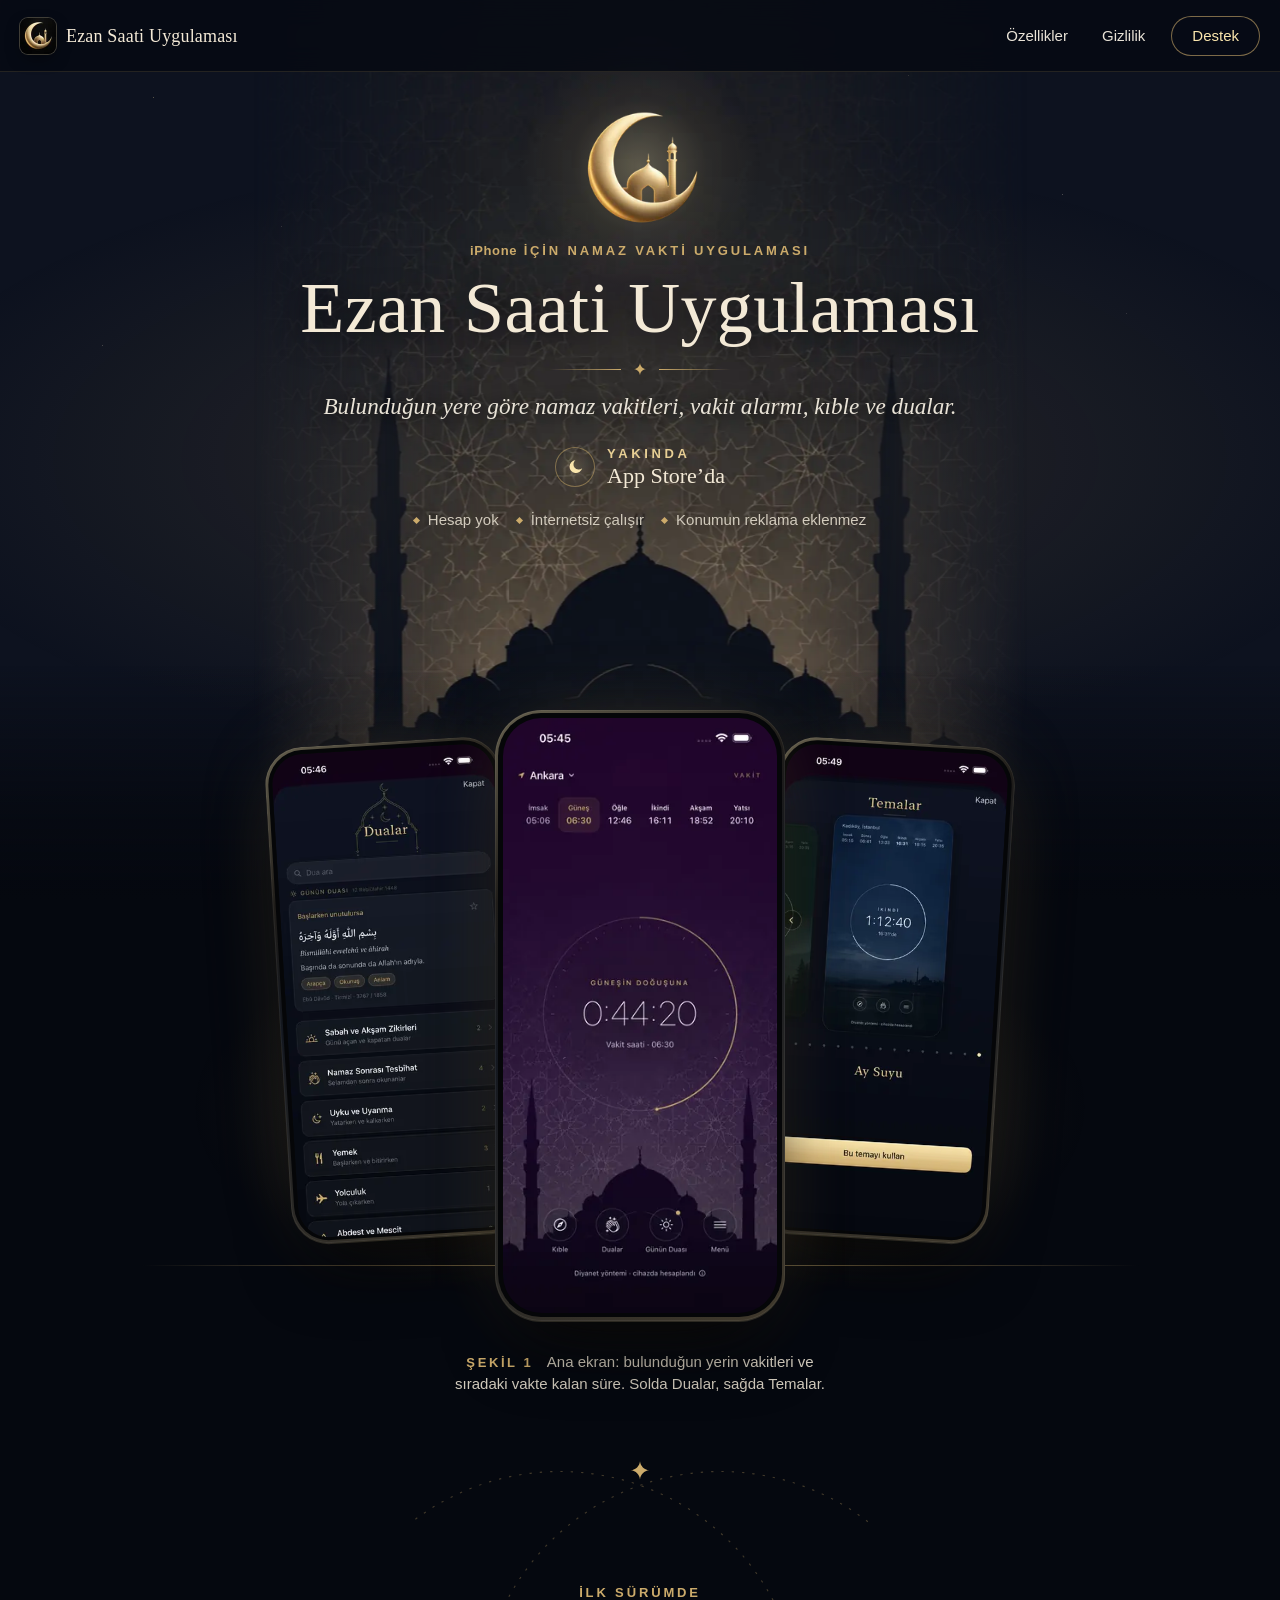
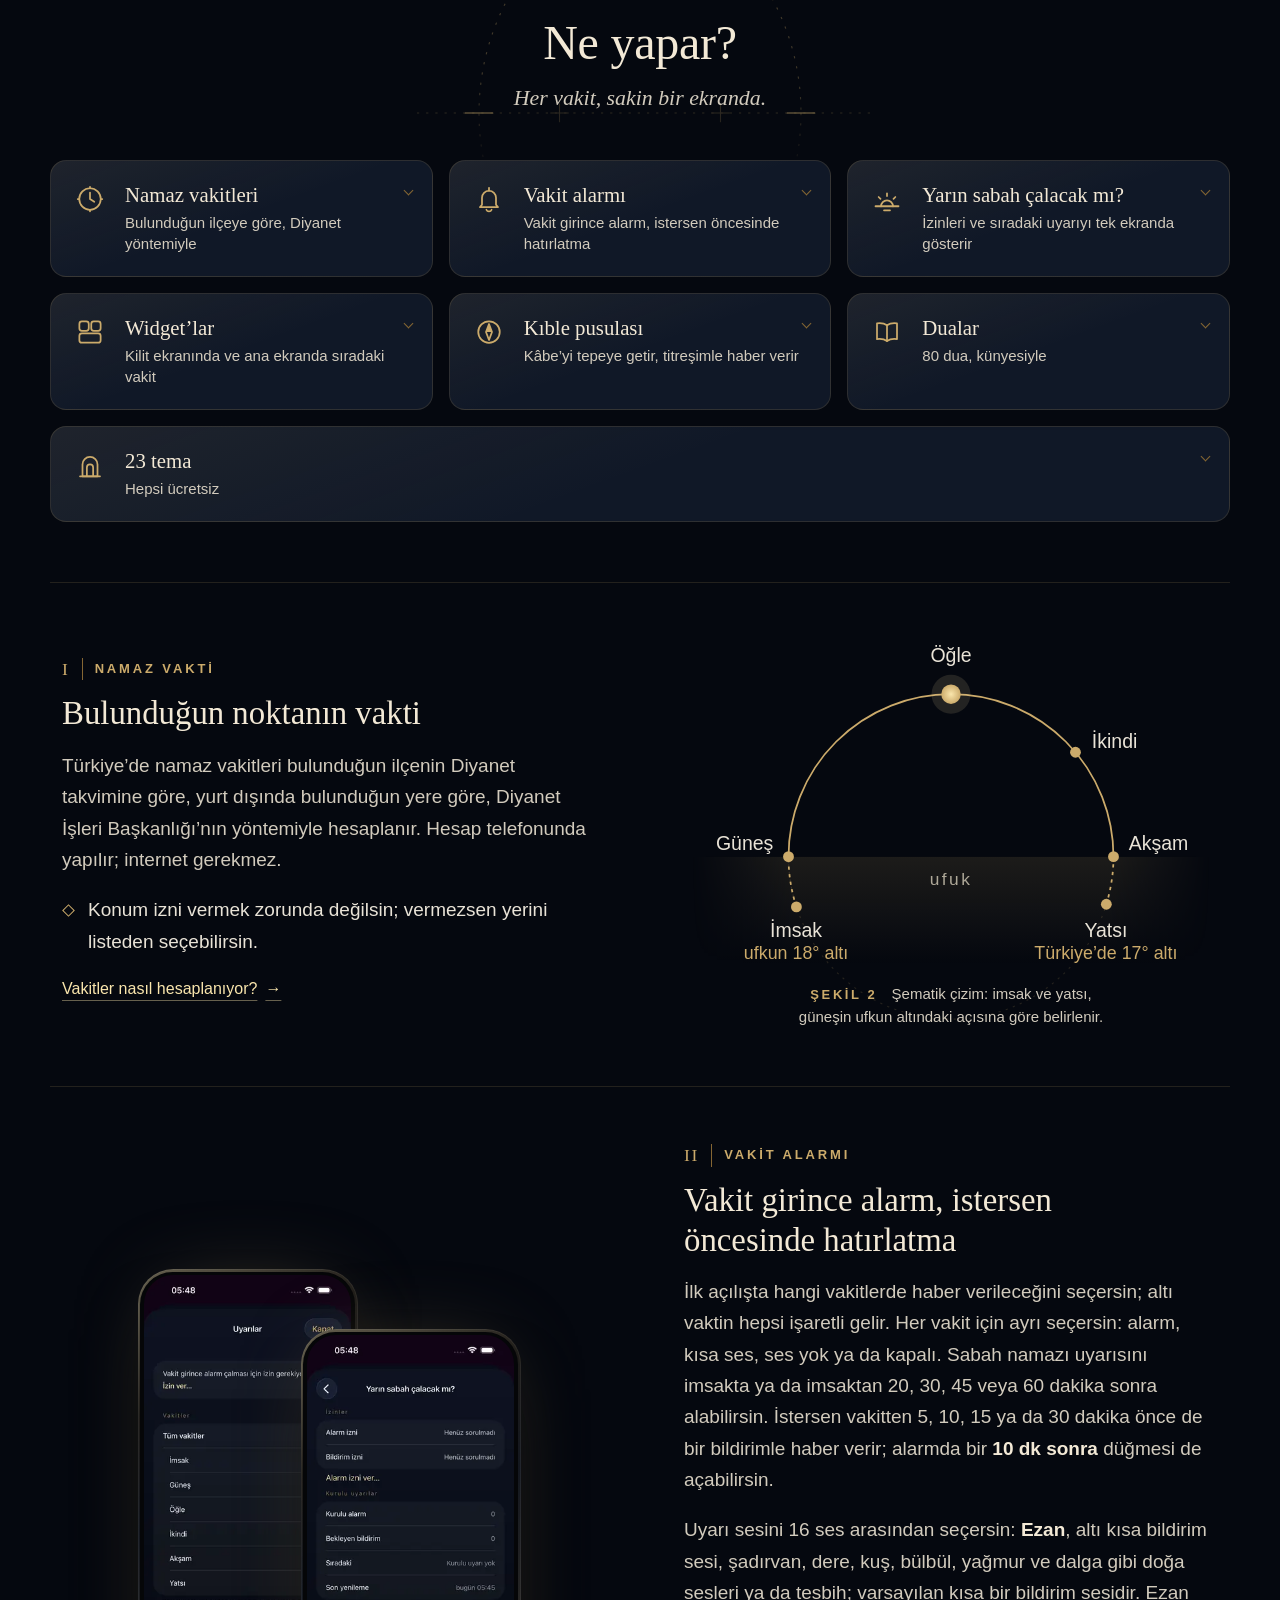
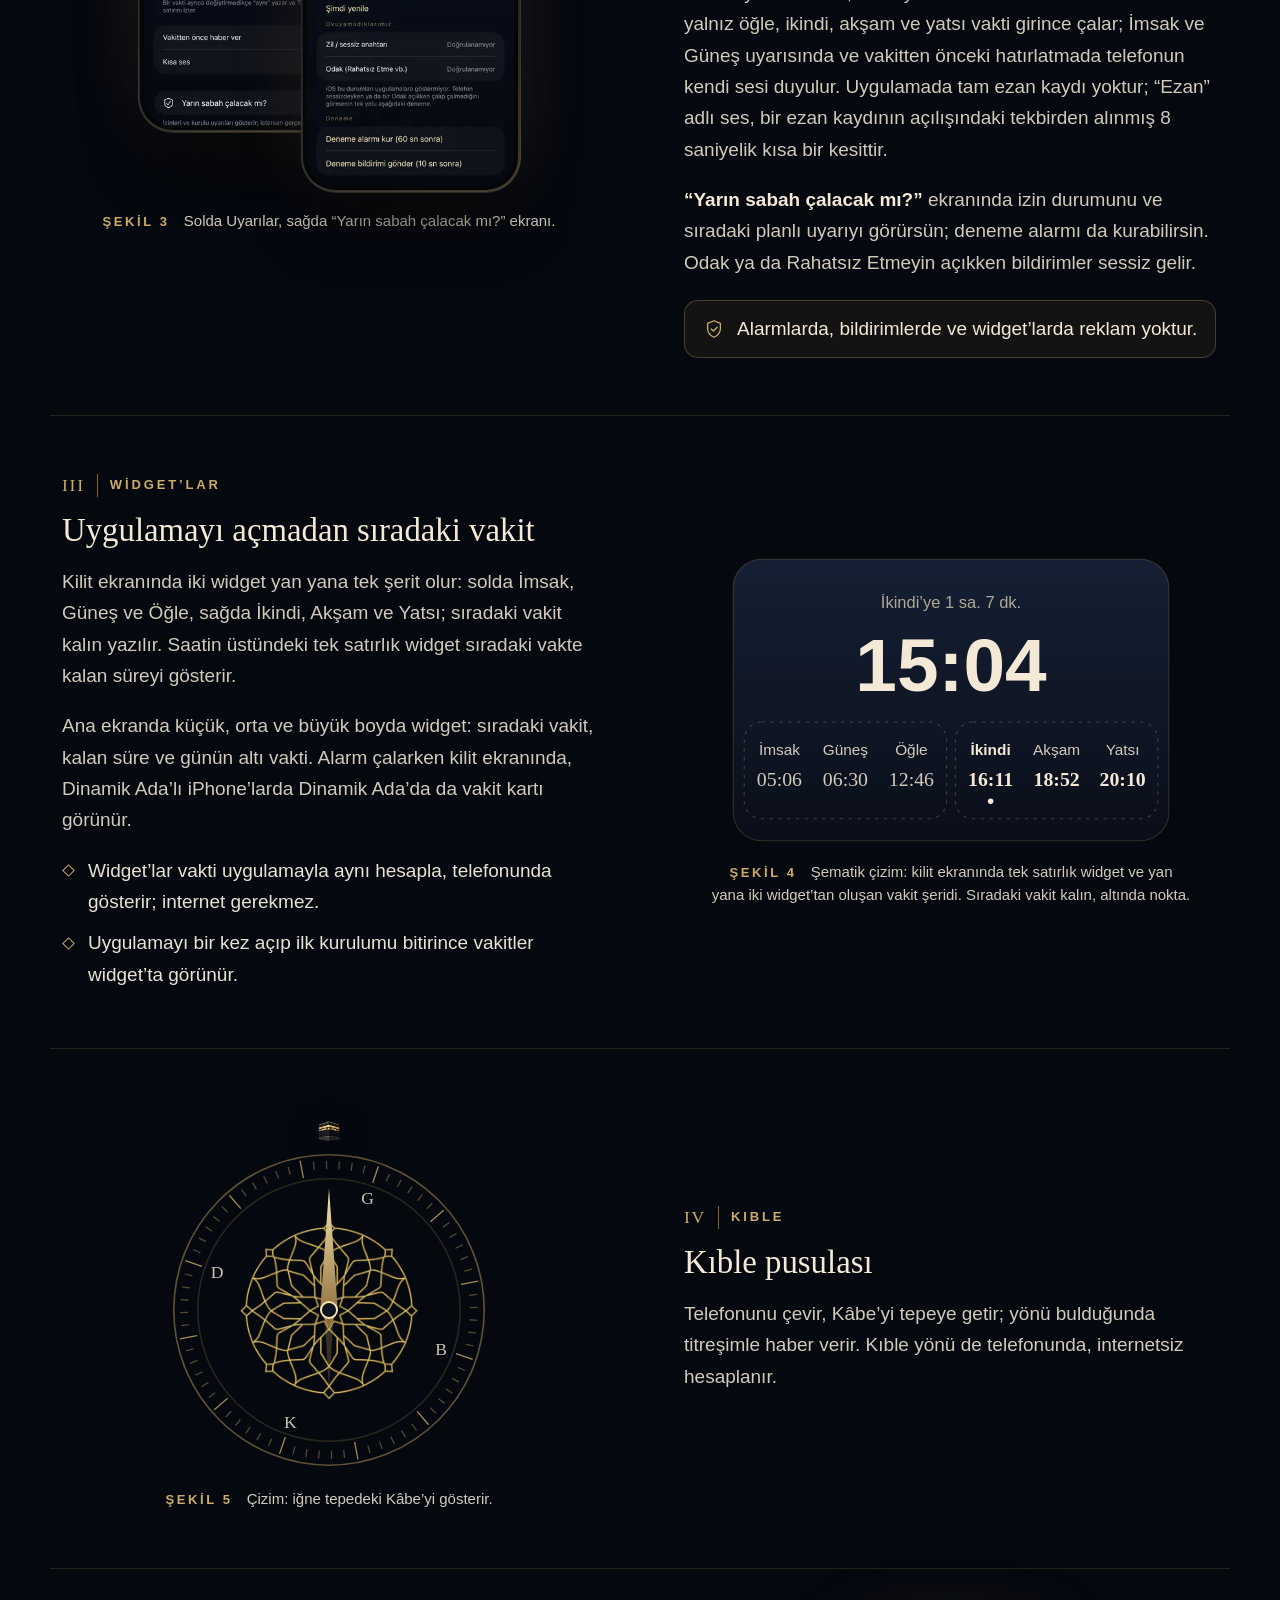
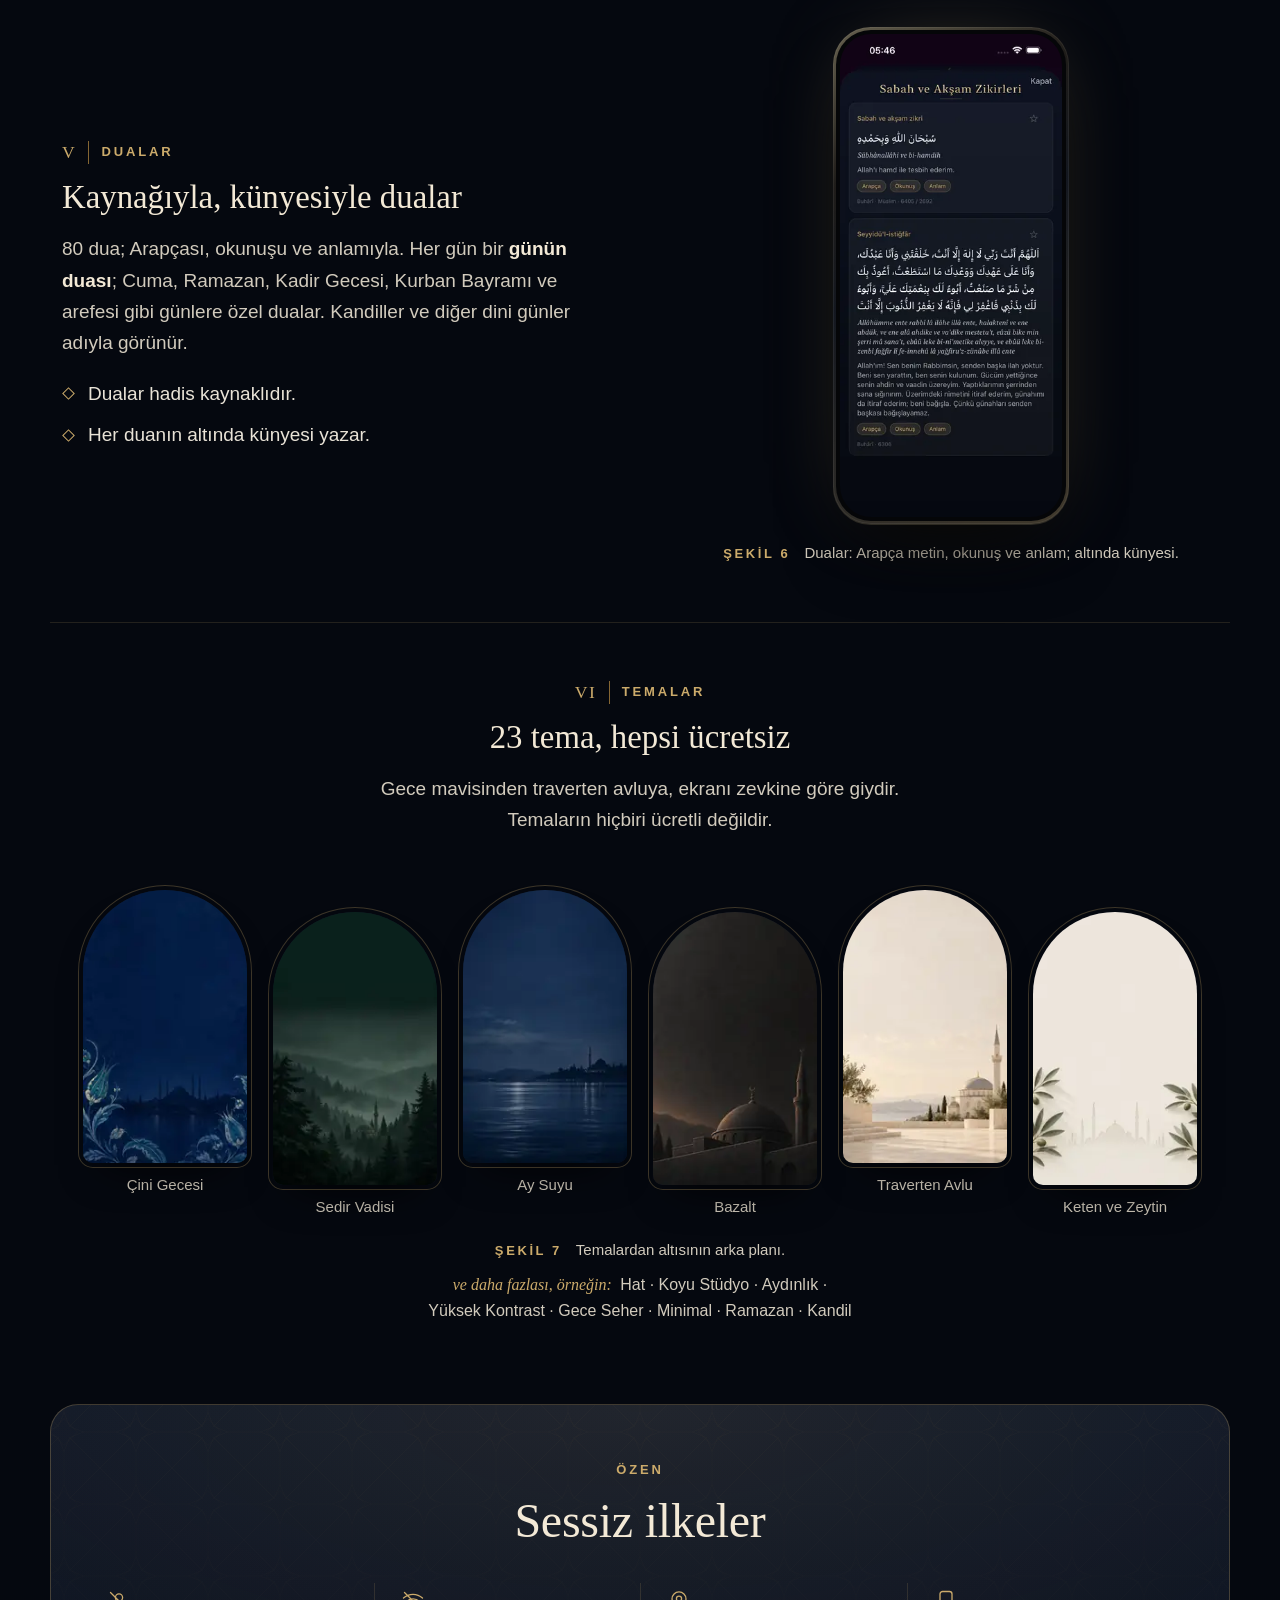
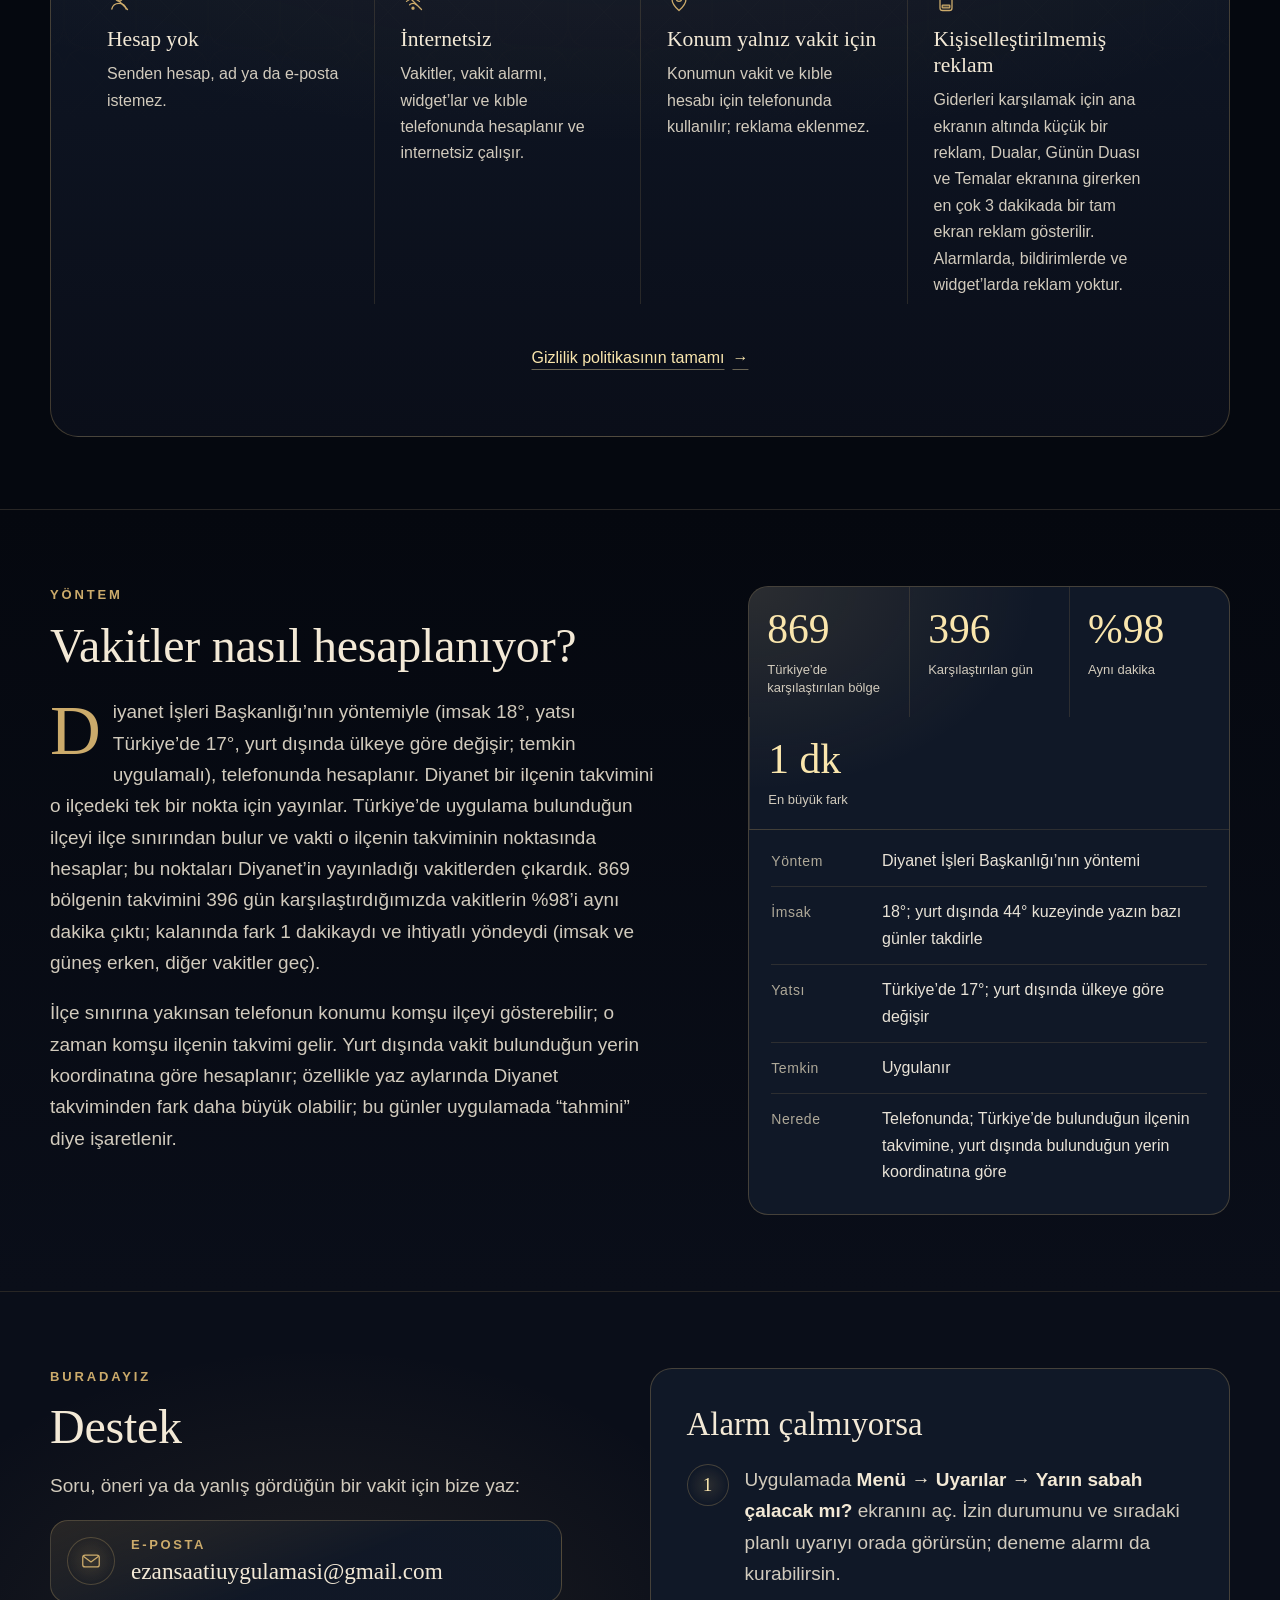
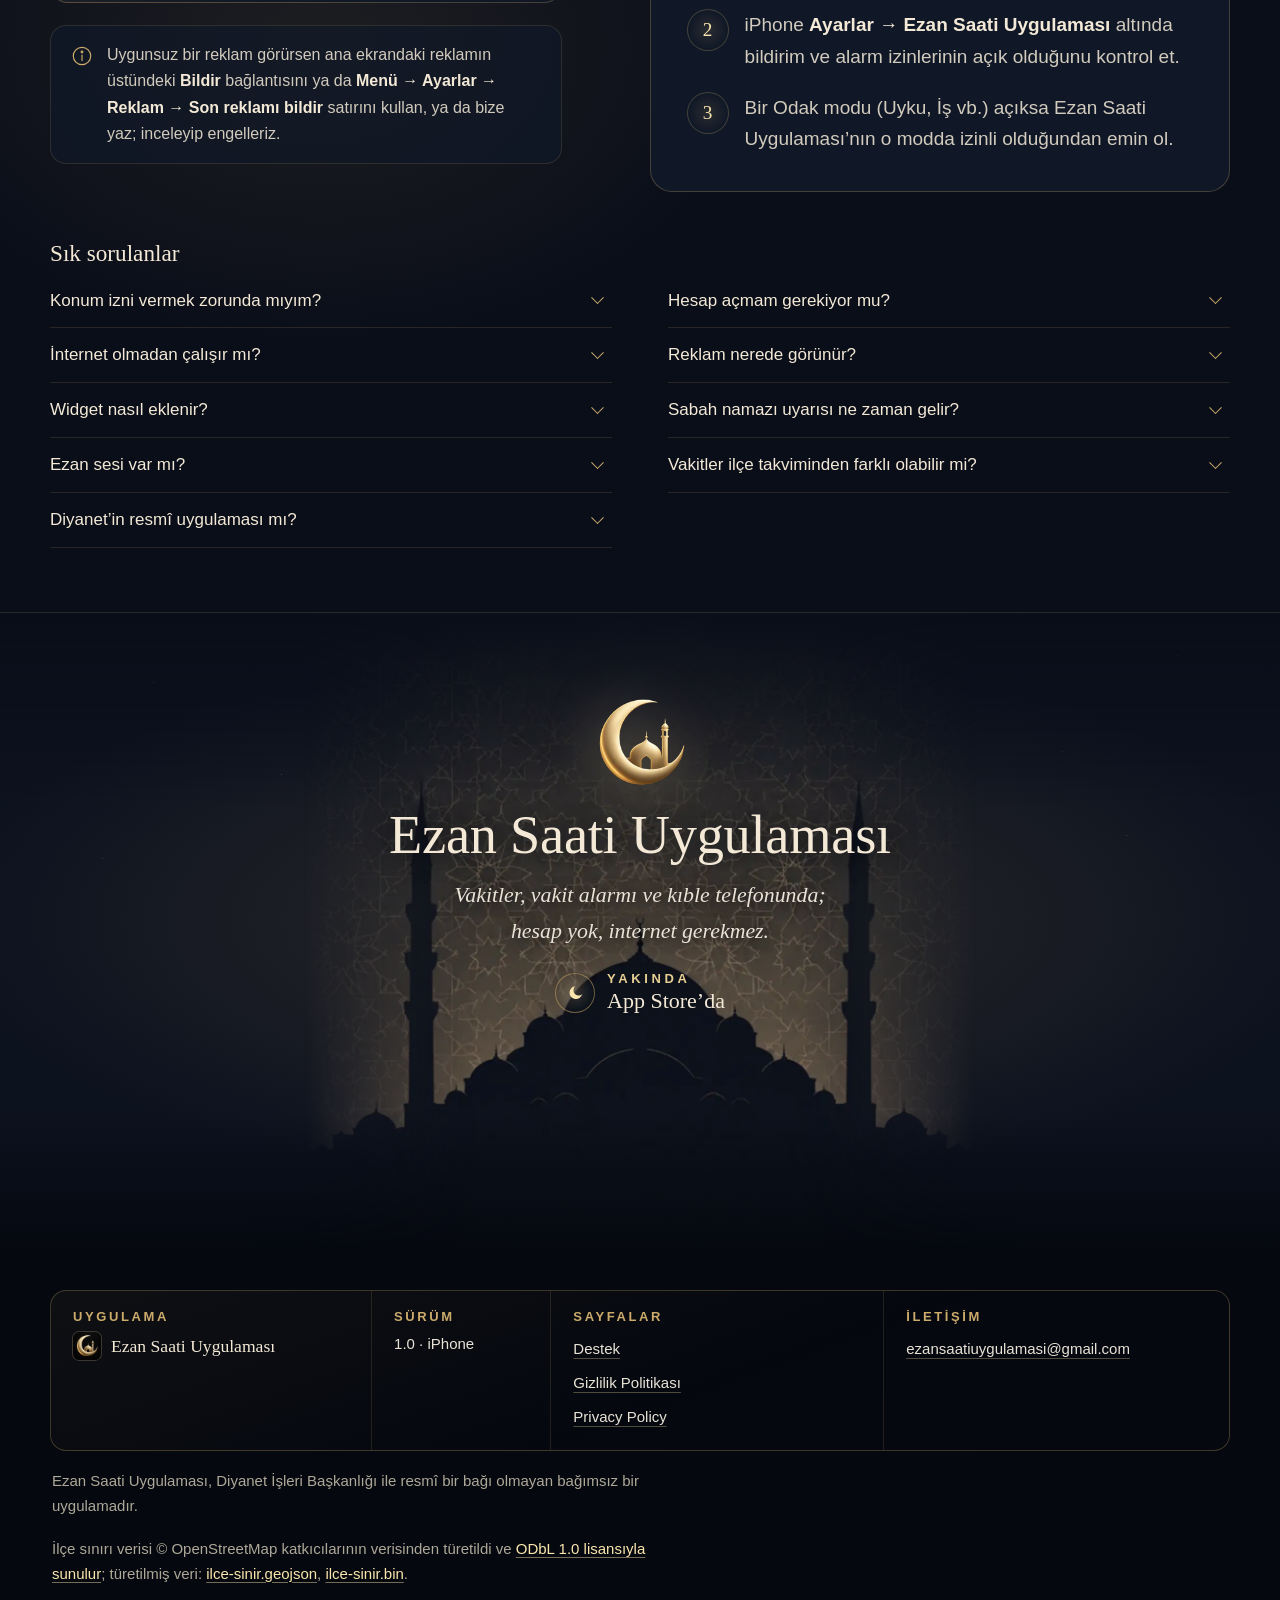
==== commit f71d3d76: "Gizlilik: iPhone'da onay formu yok (AB'de sinirli reklam); 27 Eylul 2026" ====
--- a/index.html
+++ b/index.html
@@ -428,7 +428,7 @@
           </details>
           <details>
             <summary>Reklam nerede görünür?</summary>
-            <p>Giderleri karşılamak için iki yerde kişiselleştirilmemiş reklam gösterilir: ana ekranın altında küçük bir banner ve Dualar, Günün Duası ya da Temalar ekranına girerken en çok 3 dakikada bir tam ekran reklam. Reklam o an hazır değilse ekran beklemeden açılır. Uygulama açılırken, Kıble’de, tema seçip onayladığında ve uygulamayı alarmdan ya da bildirimden açtığında tam ekran reklam çıkmaz. Alarmlarda, bildirimlerde ve widget’larda reklam yoktur. Avrupa Ekonomik Alanı, Birleşik Krallık ve İsviçre’de reklamlardan önce Google’ın izin formu çıkar; seçimini <strong>Menü → Ayarlar → Reklam → Reklam gizlilik seçenekleri</strong> satırından değiştirebilirsin. Uygunsuz bir reklam görürsen ana ekrandaki reklamın üstündeki <strong>Bildir</strong> bağlantısını ya da <strong>Menü → Ayarlar → Reklam → Son reklamı bildir</strong> satırını kullan, ya da bize yaz.</p>
+            <p>Giderleri karşılamak için iki yerde kişiselleştirilmemiş reklam gösterilir: ana ekranın altında küçük bir banner ve Dualar, Günün Duası ya da Temalar ekranına girerken en çok 3 dakikada bir tam ekran reklam. Reklam o an hazır değilse ekran beklemeden açılır. Uygulama açılırken, Kıble’de, tema seçip onayladığında ve uygulamayı alarmdan ya da bildirimden açtığında tam ekran reklam çıkmaz. Alarmlarda, bildirimlerde ve widget’larda reklam yoktur. Reklamlar için takip izni istenmez. Uygunsuz bir reklam görürsen ana ekrandaki reklamın üstündeki <strong>Bildir</strong> bağlantısını ya da <strong>Menü → Ayarlar → Reklam → Son reklamı bildir</strong> satırını kullan, ya da bize yaz.</p>
           </details>
           <details>
             <summary>Widget nasıl eklenir?</summary>
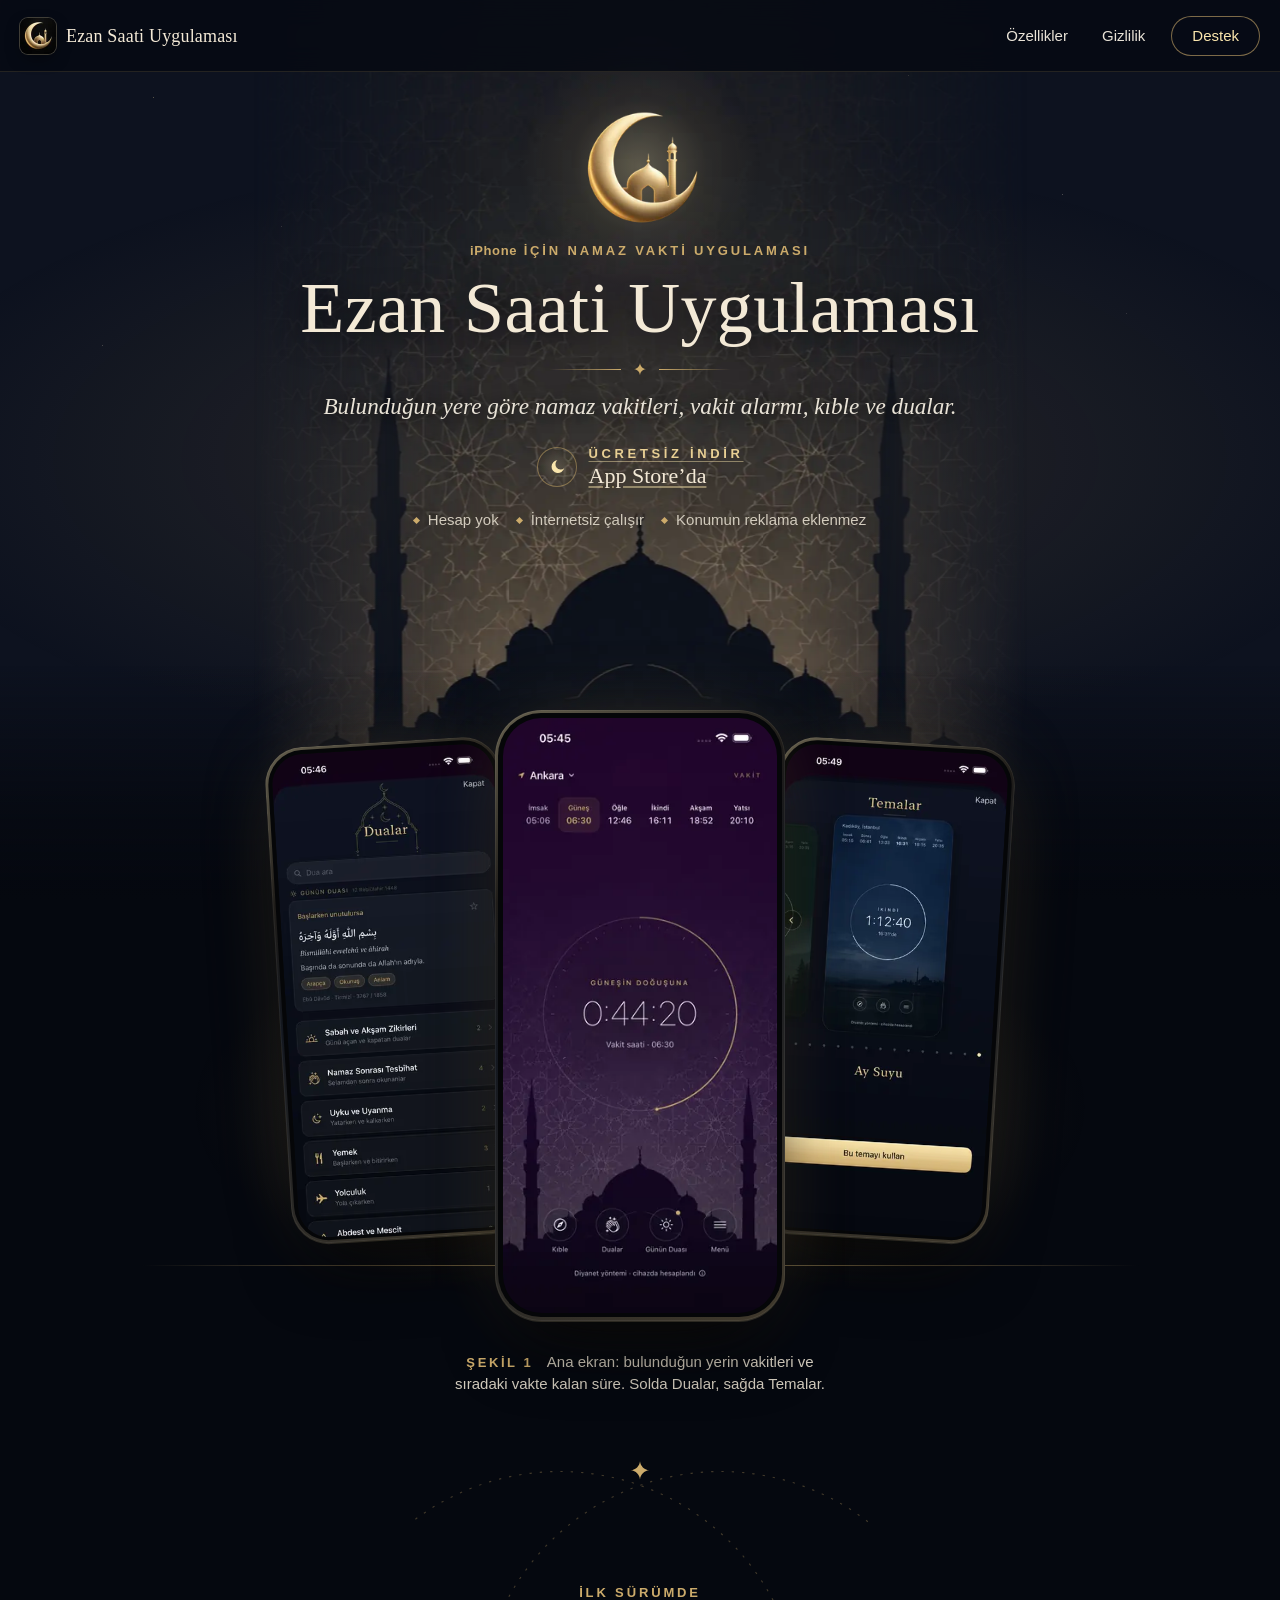
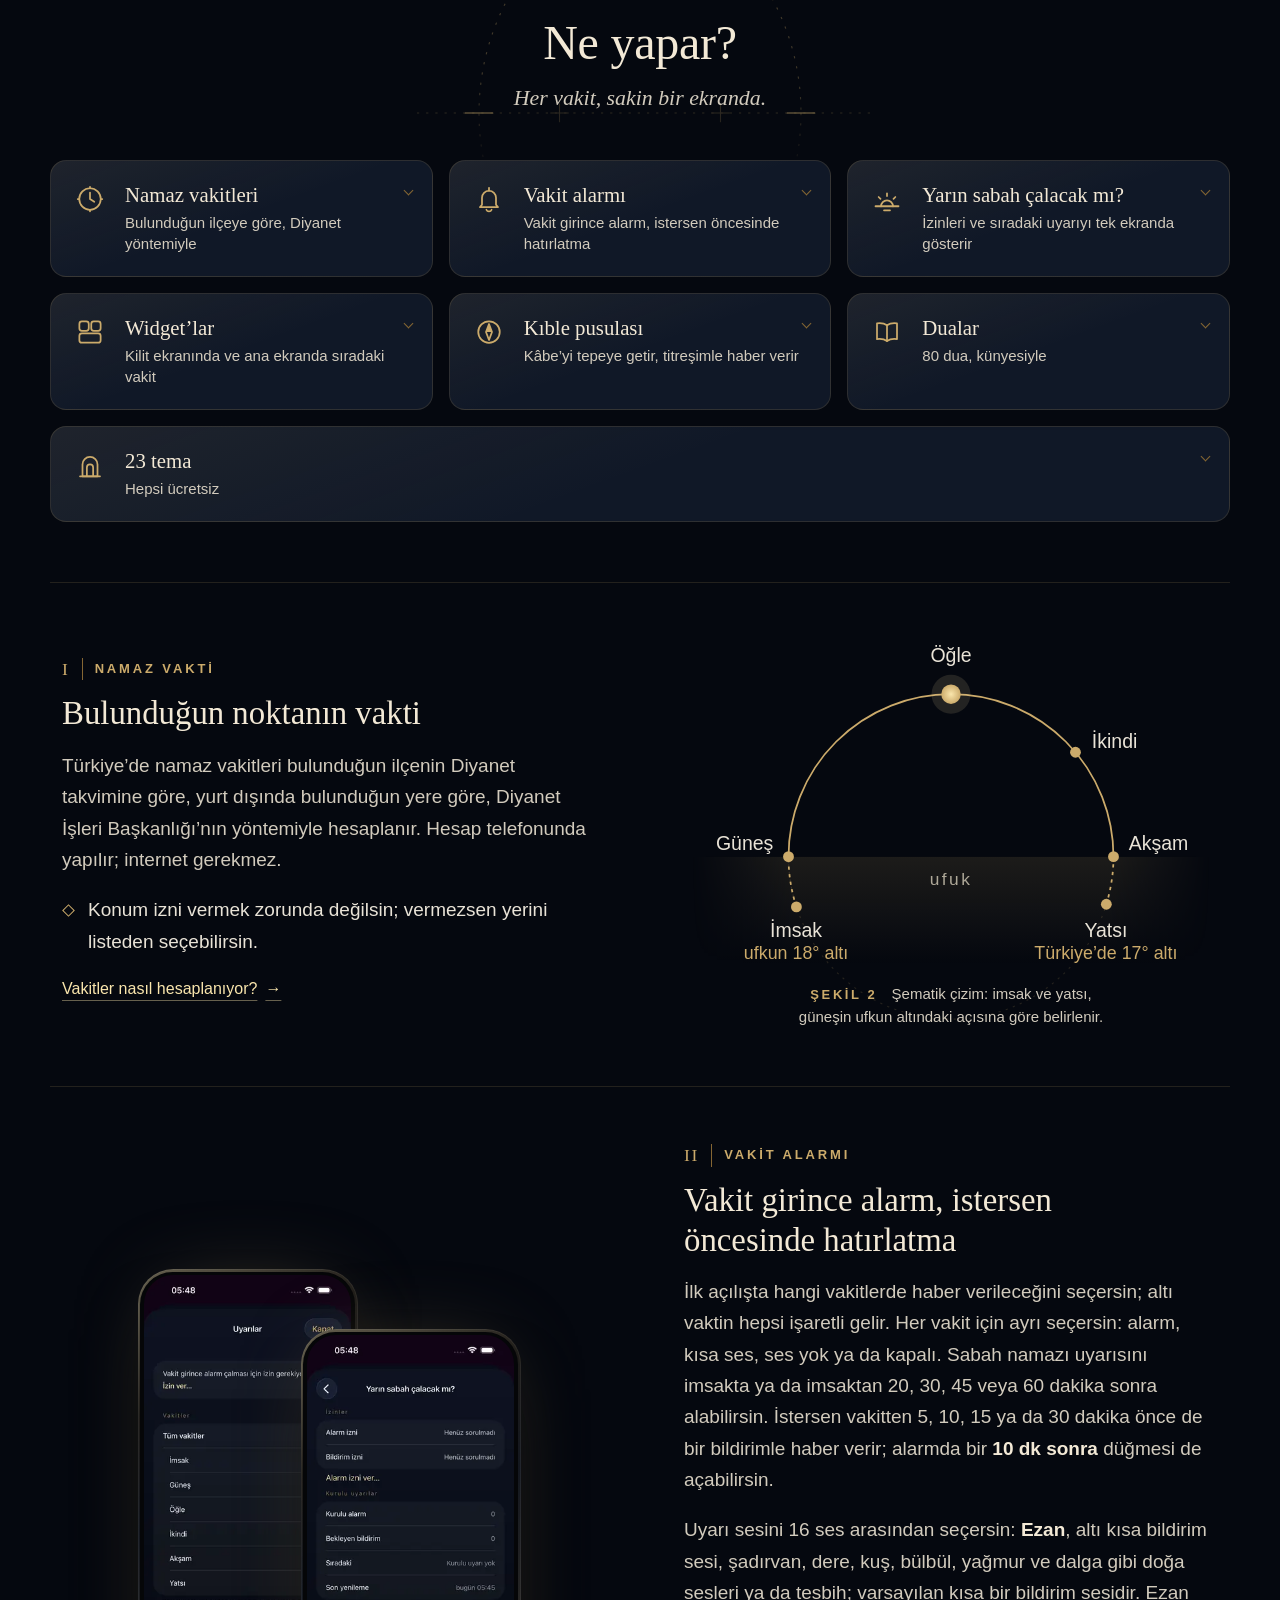
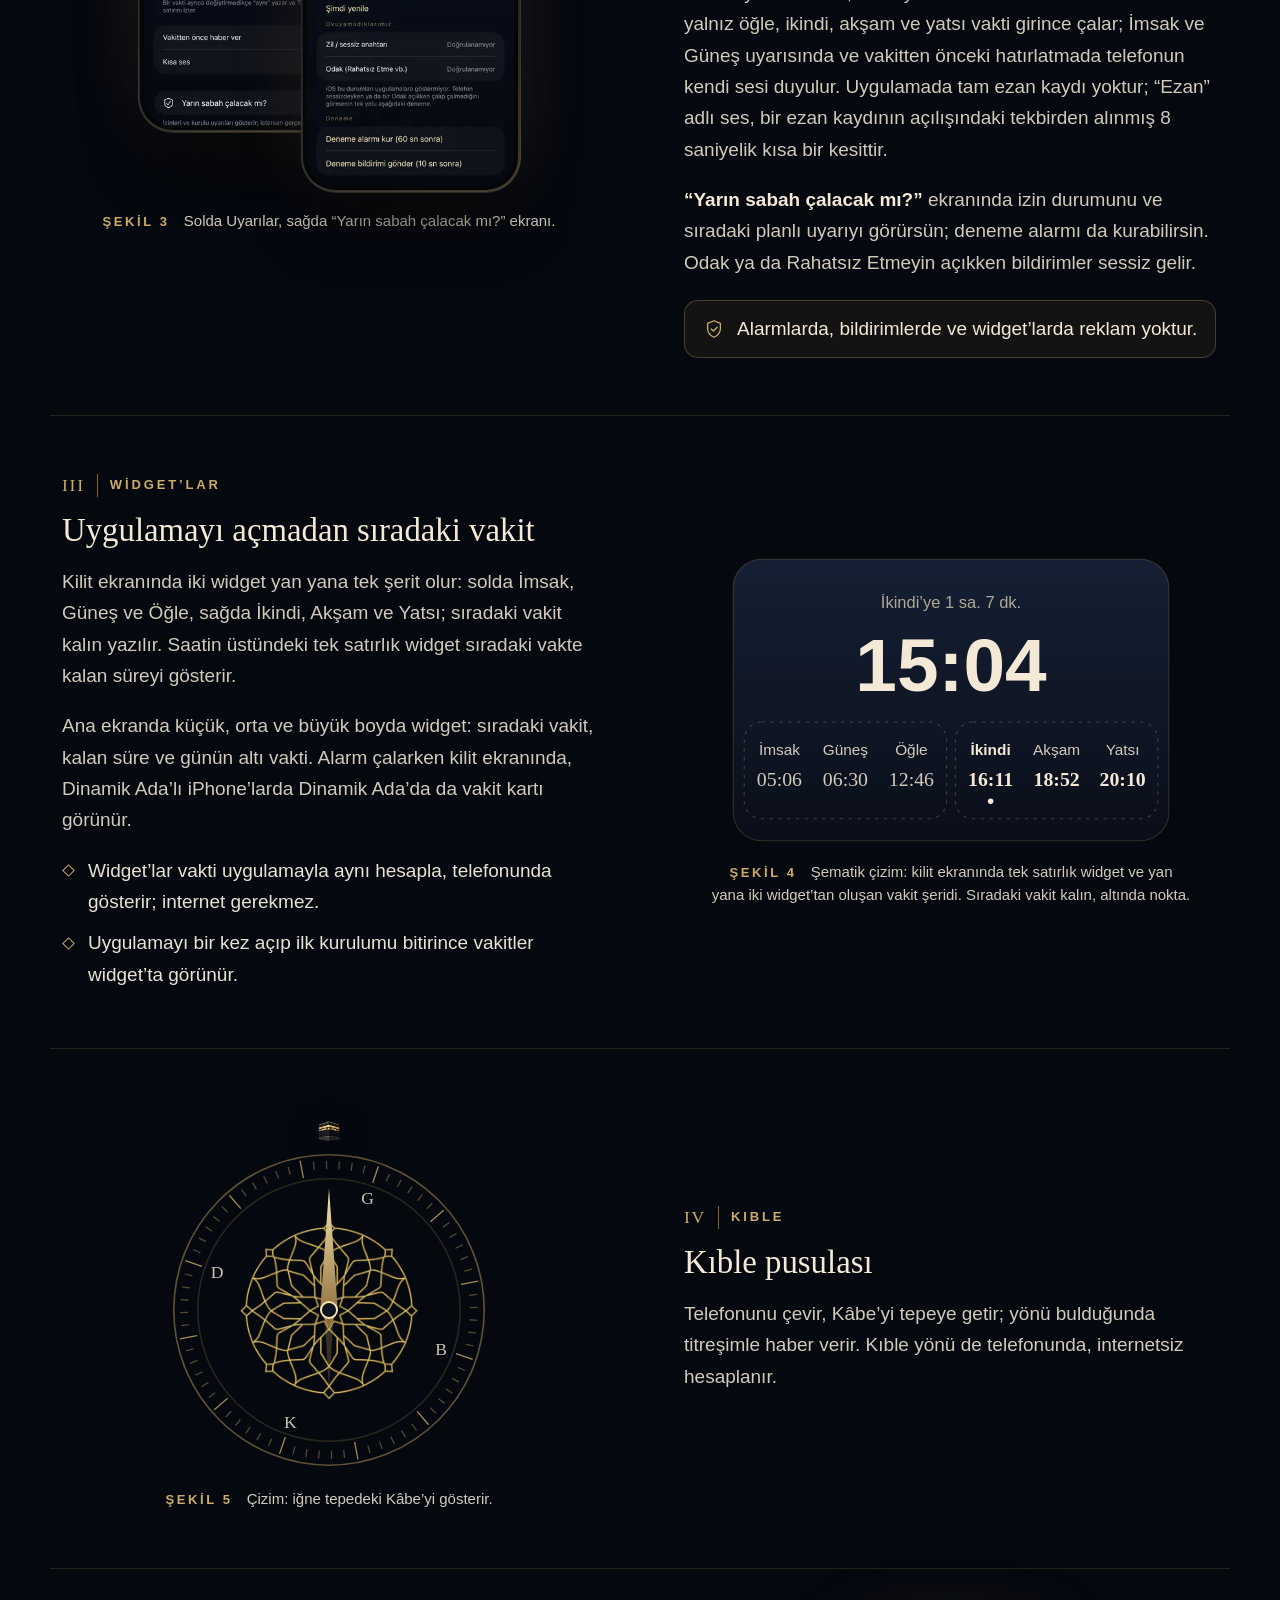
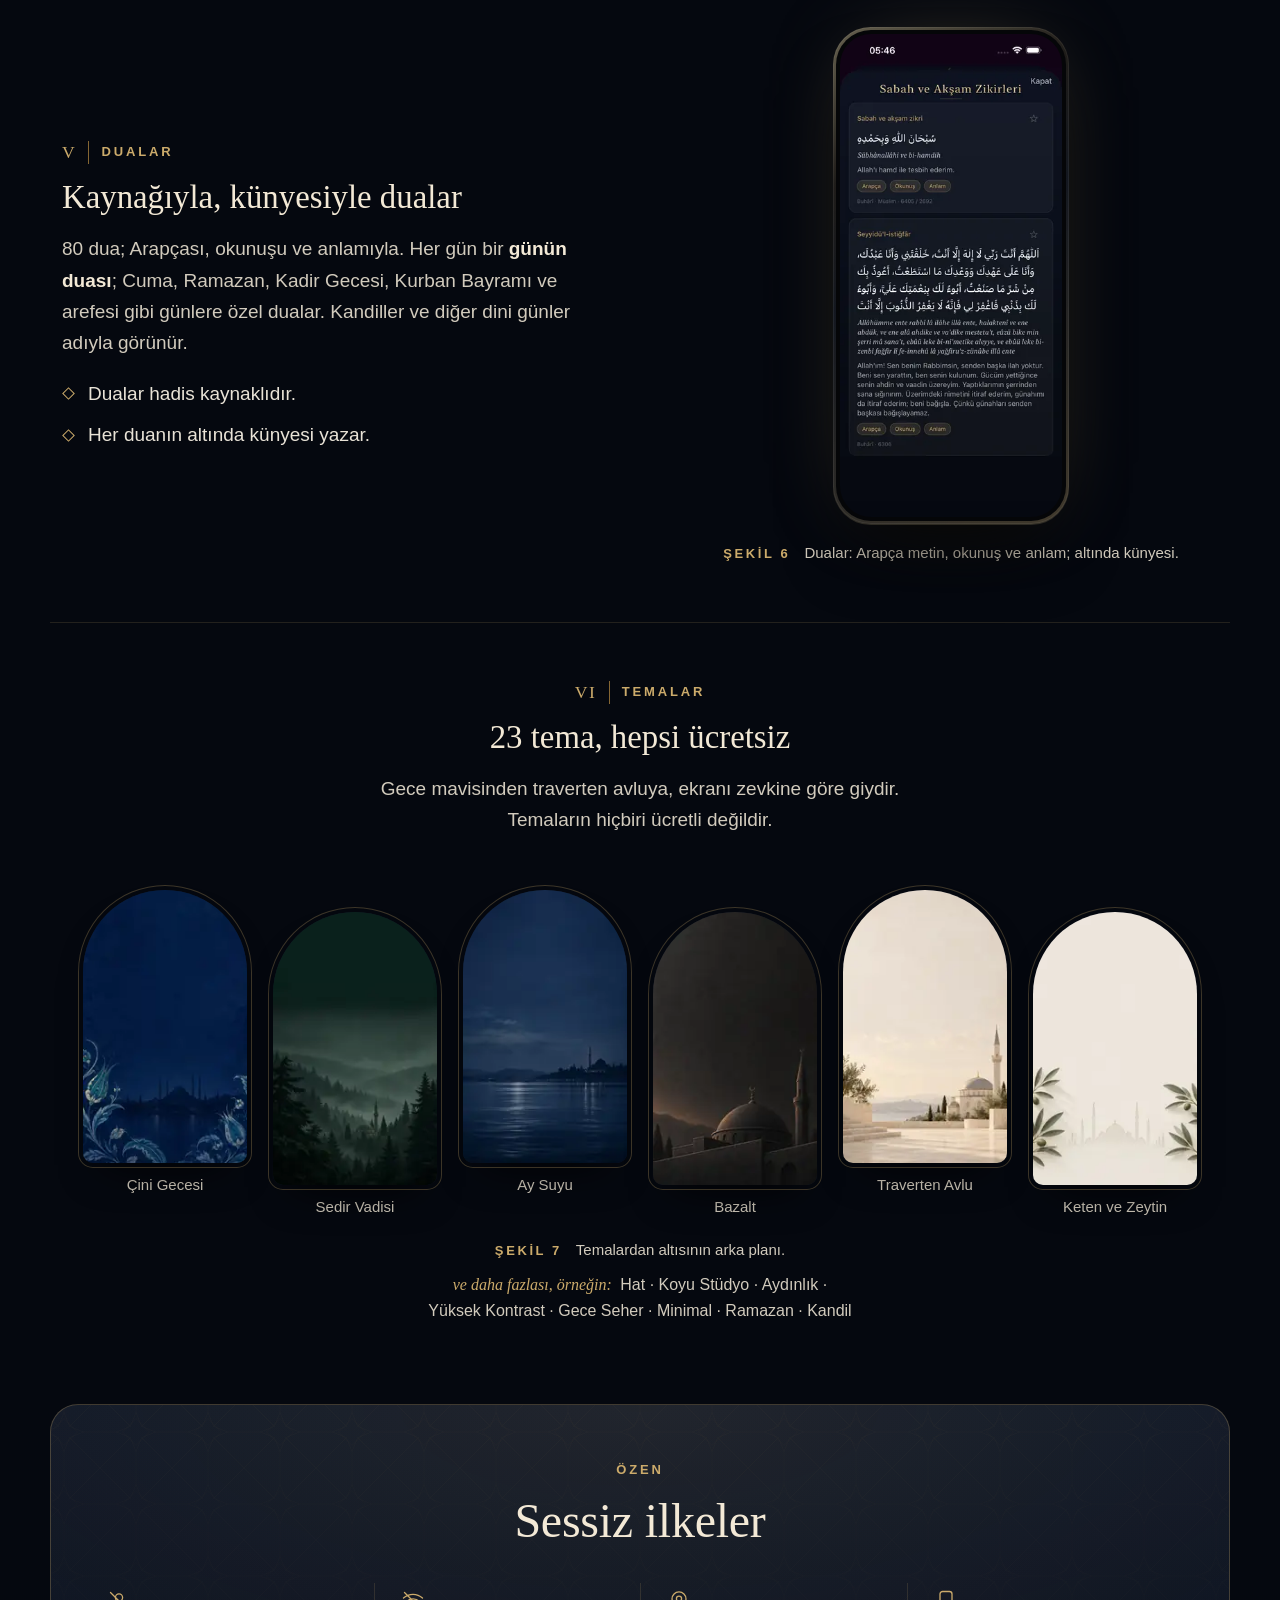
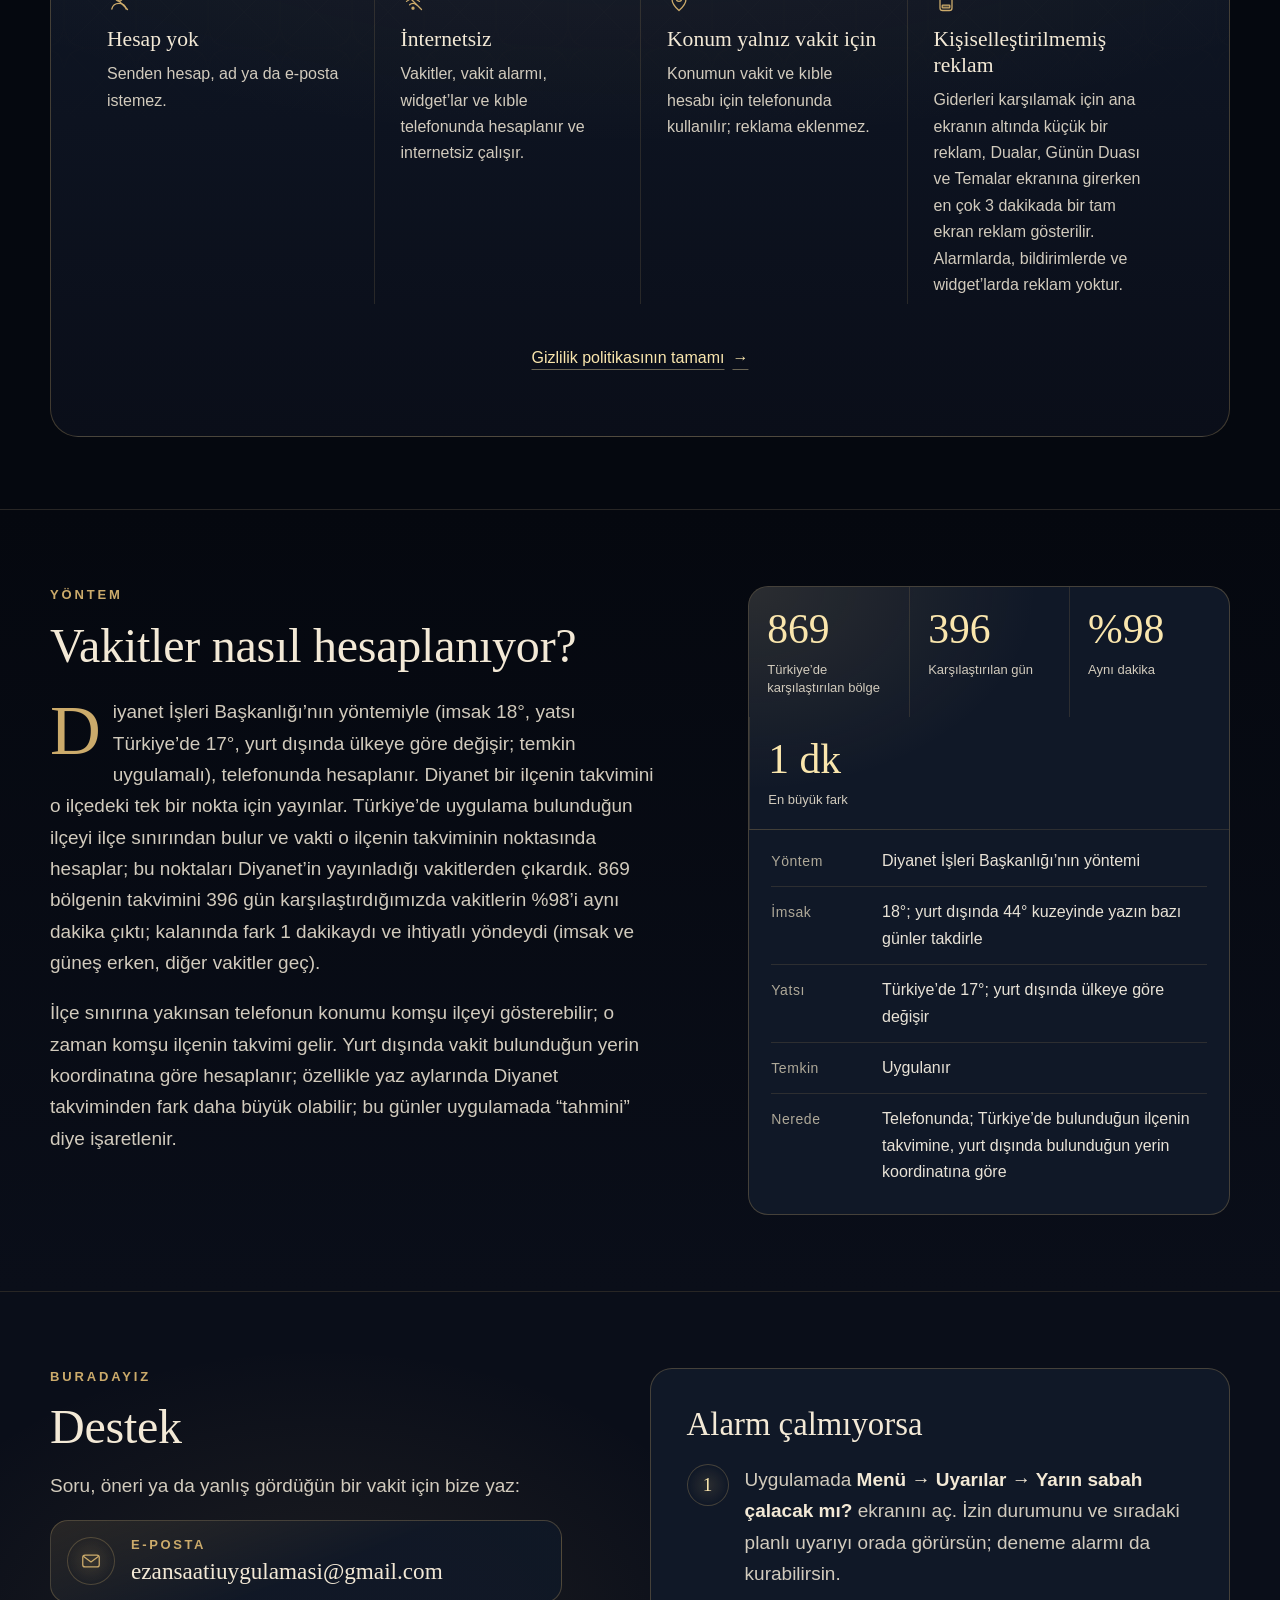
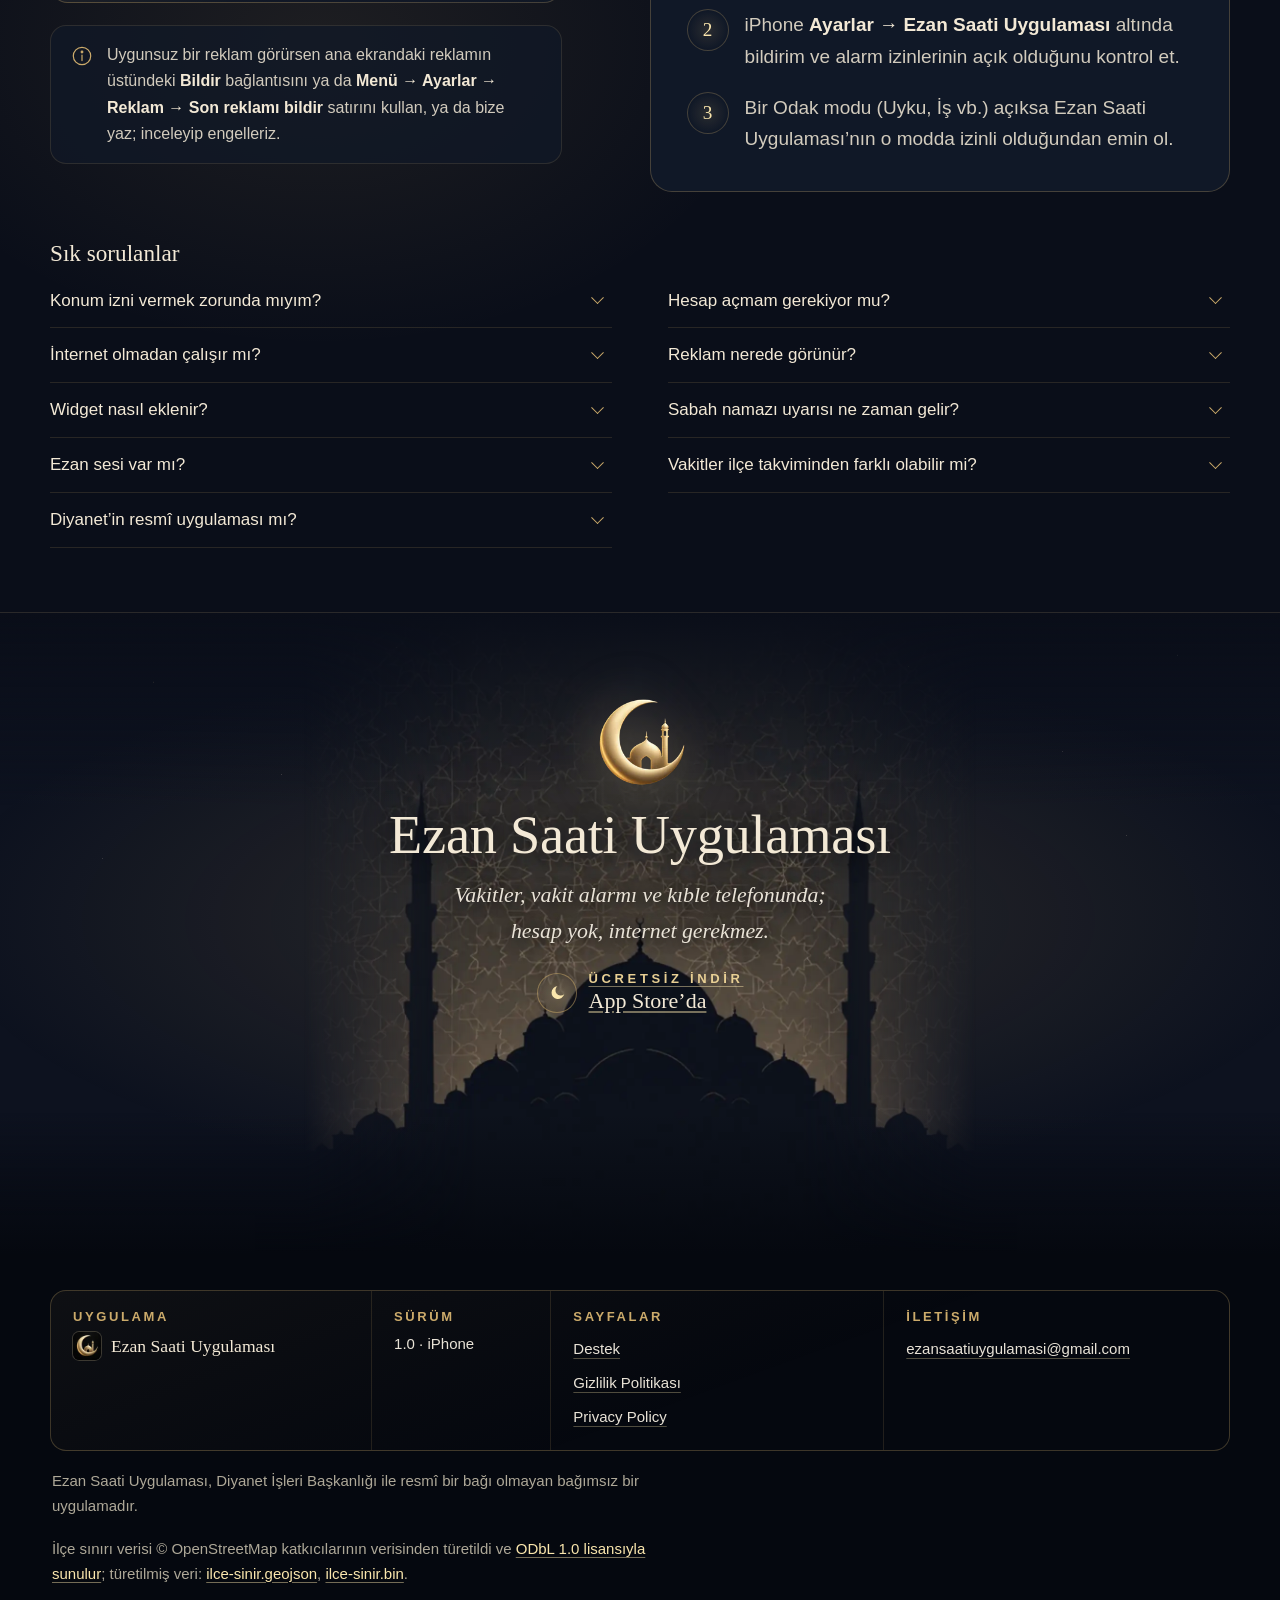
==== commit d8833481: "Ana sayfa: App Store baglantisi (yayinda)" ====
--- a/index.html
+++ b/index.html
@@ -81,10 +81,10 @@
       <h1 id="baslik">Ezan Saati Uygulaması</h1>
       <div class="sus" aria-hidden="true"><svg><use href="#yildiz"/></svg></div>
       <p class="vaat">Bulunduğun yere göre namaz vakitleri, vakit alarmı, kıble ve dualar.</p>
-      <p class="yakinda">
+      <a class="yakinda" href="https://apps.apple.com/app/id6815903553" rel="noopener">
         <span class="yakinda__muhur" aria-hidden="true"><svg><use href="#i-hilal"/></svg></span>
-        <span class="yakinda__metin"><span class="yakinda__ust">Yakında</span> <span class="yakinda__alt">App Store’da</span></span>
-      </p>
+        <span class="yakinda__metin"><span class="yakinda__ust">Ücretsiz indir</span> <span class="yakinda__alt">App Store’da</span></span>
+      </a>
       <ul class="guven">
         <li>Hesap yok</li>
         <li>İnternetsiz çalışır</li>
@@ -467,10 +467,10 @@
       <img class="kapanis__amblem" src="varliklar/marka/amblem-160.webp" srcset="varliklar/marka/amblem-160.webp 1x, varliklar/marka/amblem-320.webp 2x" alt="" width="160" height="160" loading="lazy" decoding="async">
       <h2 id="kapanis-baslik">Ezan Saati Uygulaması</h2>
       <p>Vakitler, vakit alarmı ve kıble telefonunda; hesap yok, internet gerekmez.</p>
-      <p class="yakinda yakinda--kucuk">
+      <a class="yakinda yakinda--kucuk" href="https://apps.apple.com/app/id6815903553" rel="noopener">
         <span class="yakinda__muhur" aria-hidden="true"><svg><use href="#i-hilal"/></svg></span>
-        <span class="yakinda__metin"><span class="yakinda__ust">Yakında</span> <span class="yakinda__alt">App Store’da</span></span>
-      </p>
+        <span class="yakinda__metin"><span class="yakinda__ust">Ücretsiz indir</span> <span class="yakinda__alt">App Store’da</span></span>
+      </a>
     </div>
   </section>
 
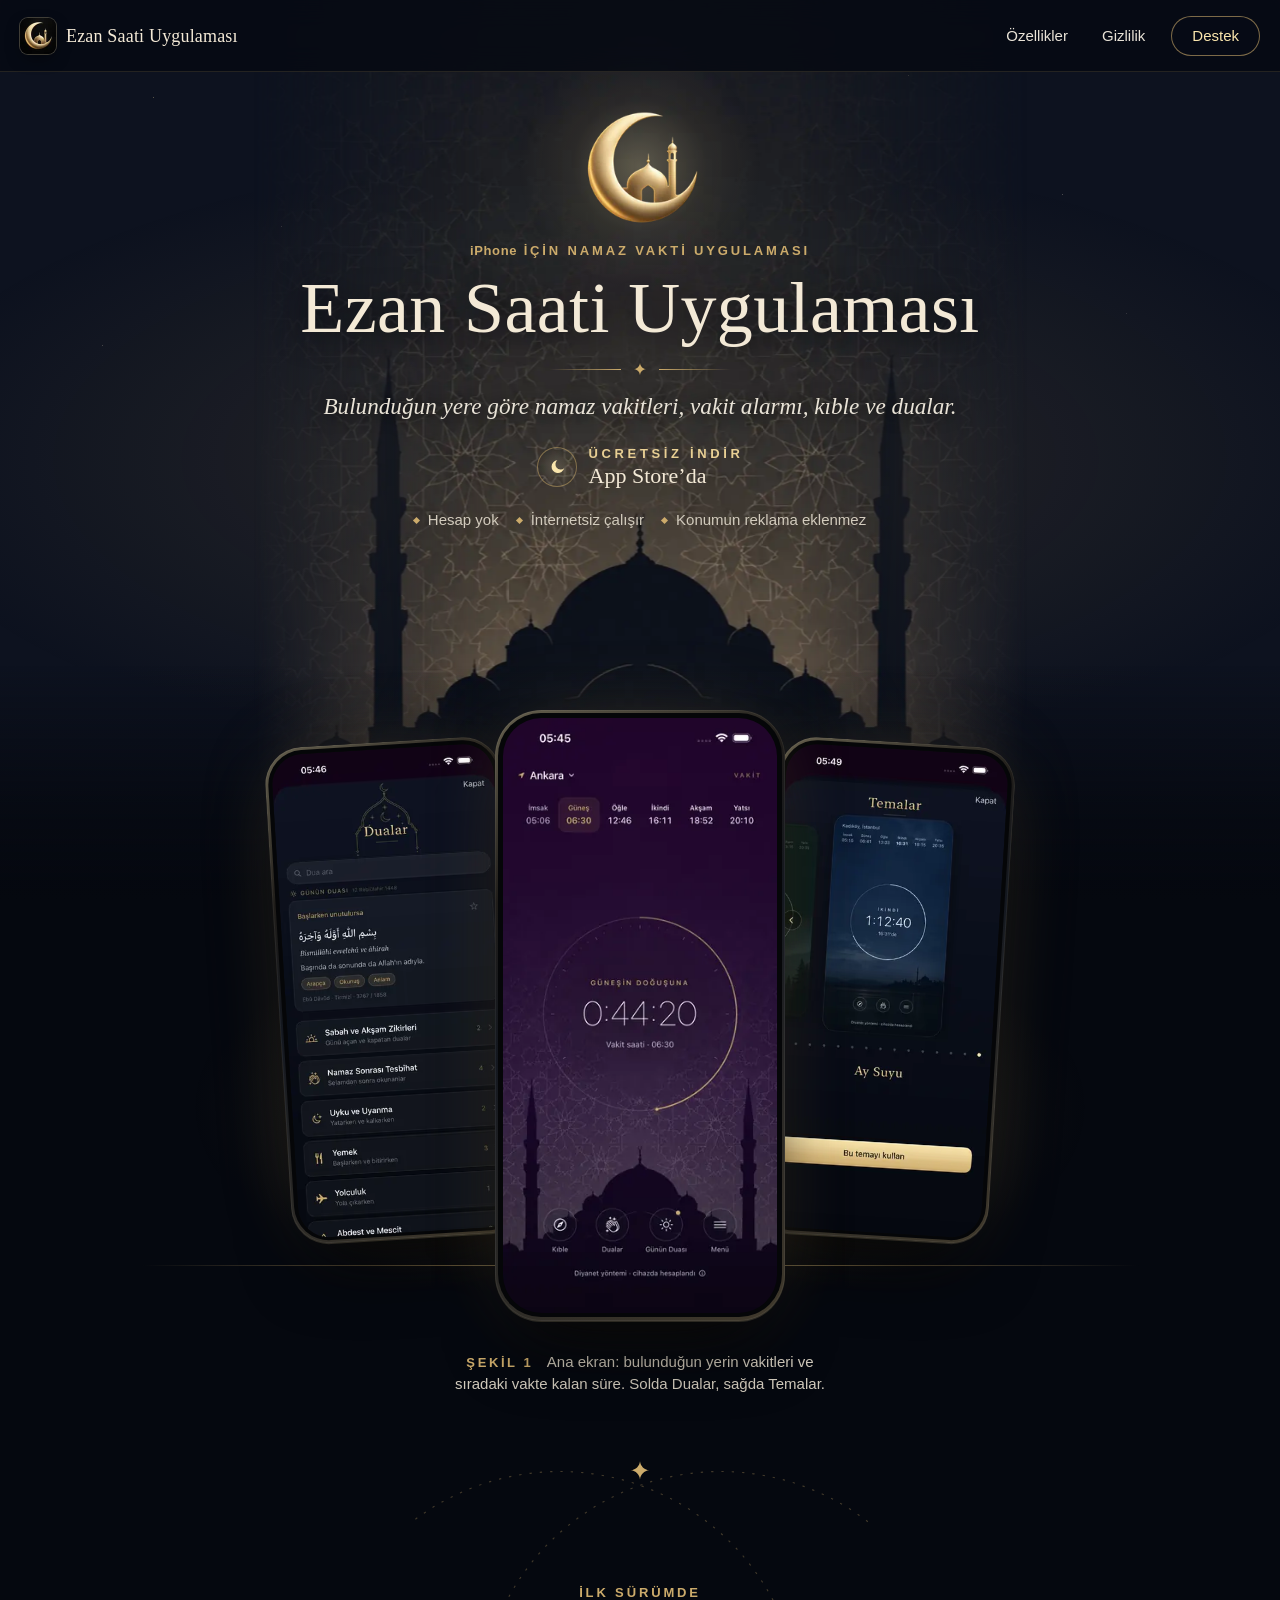
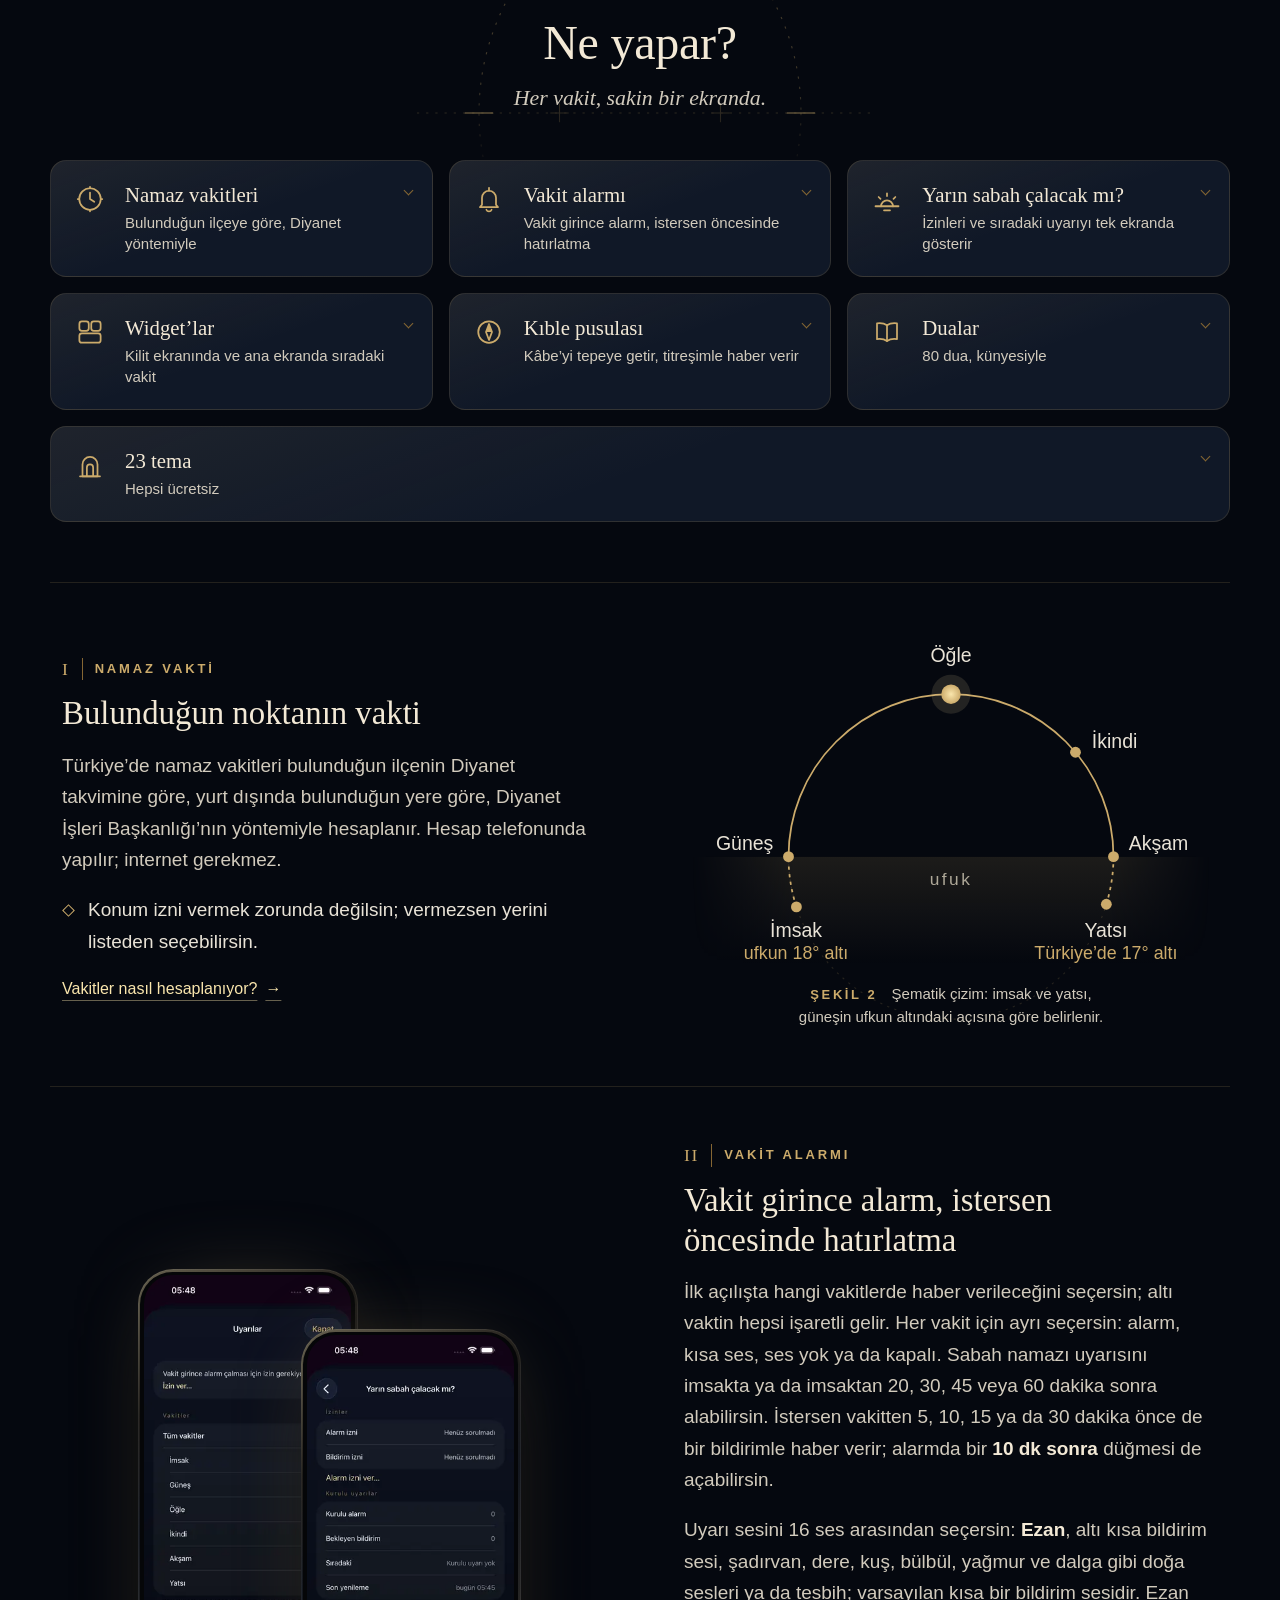
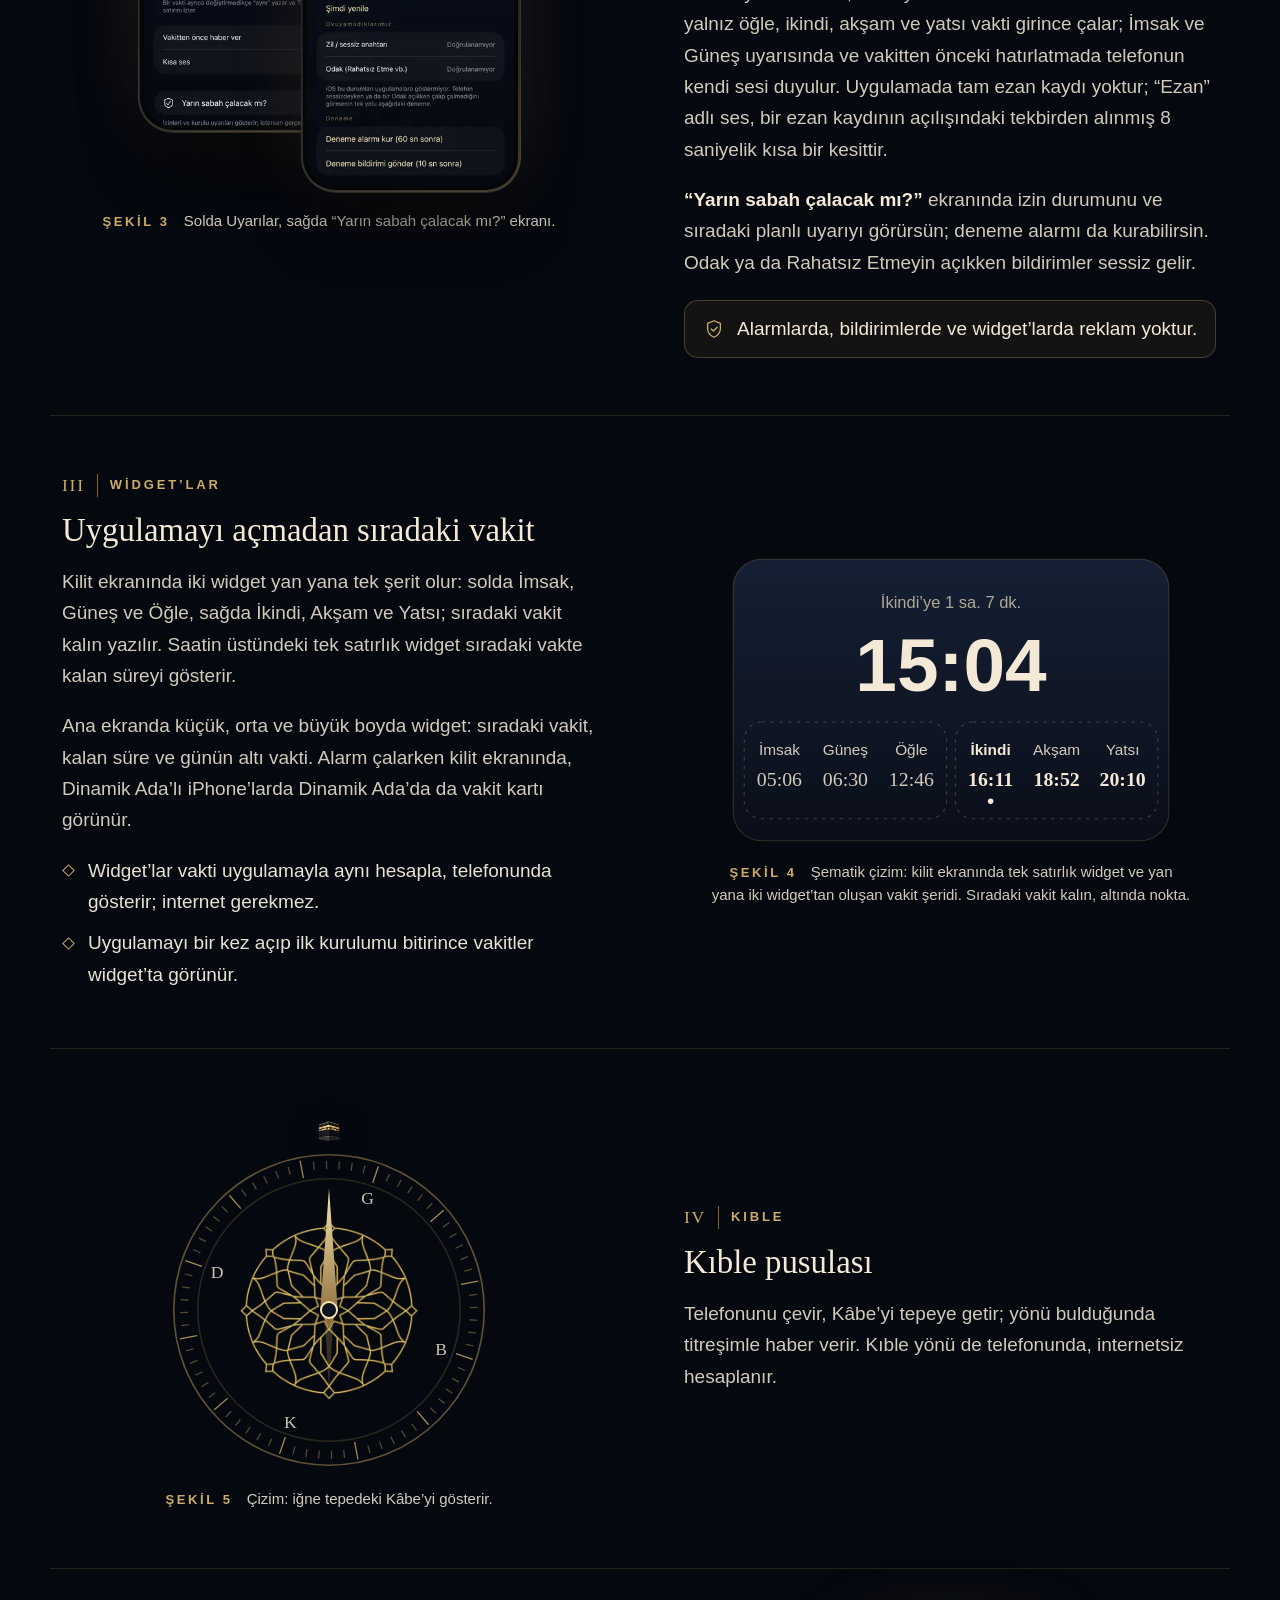
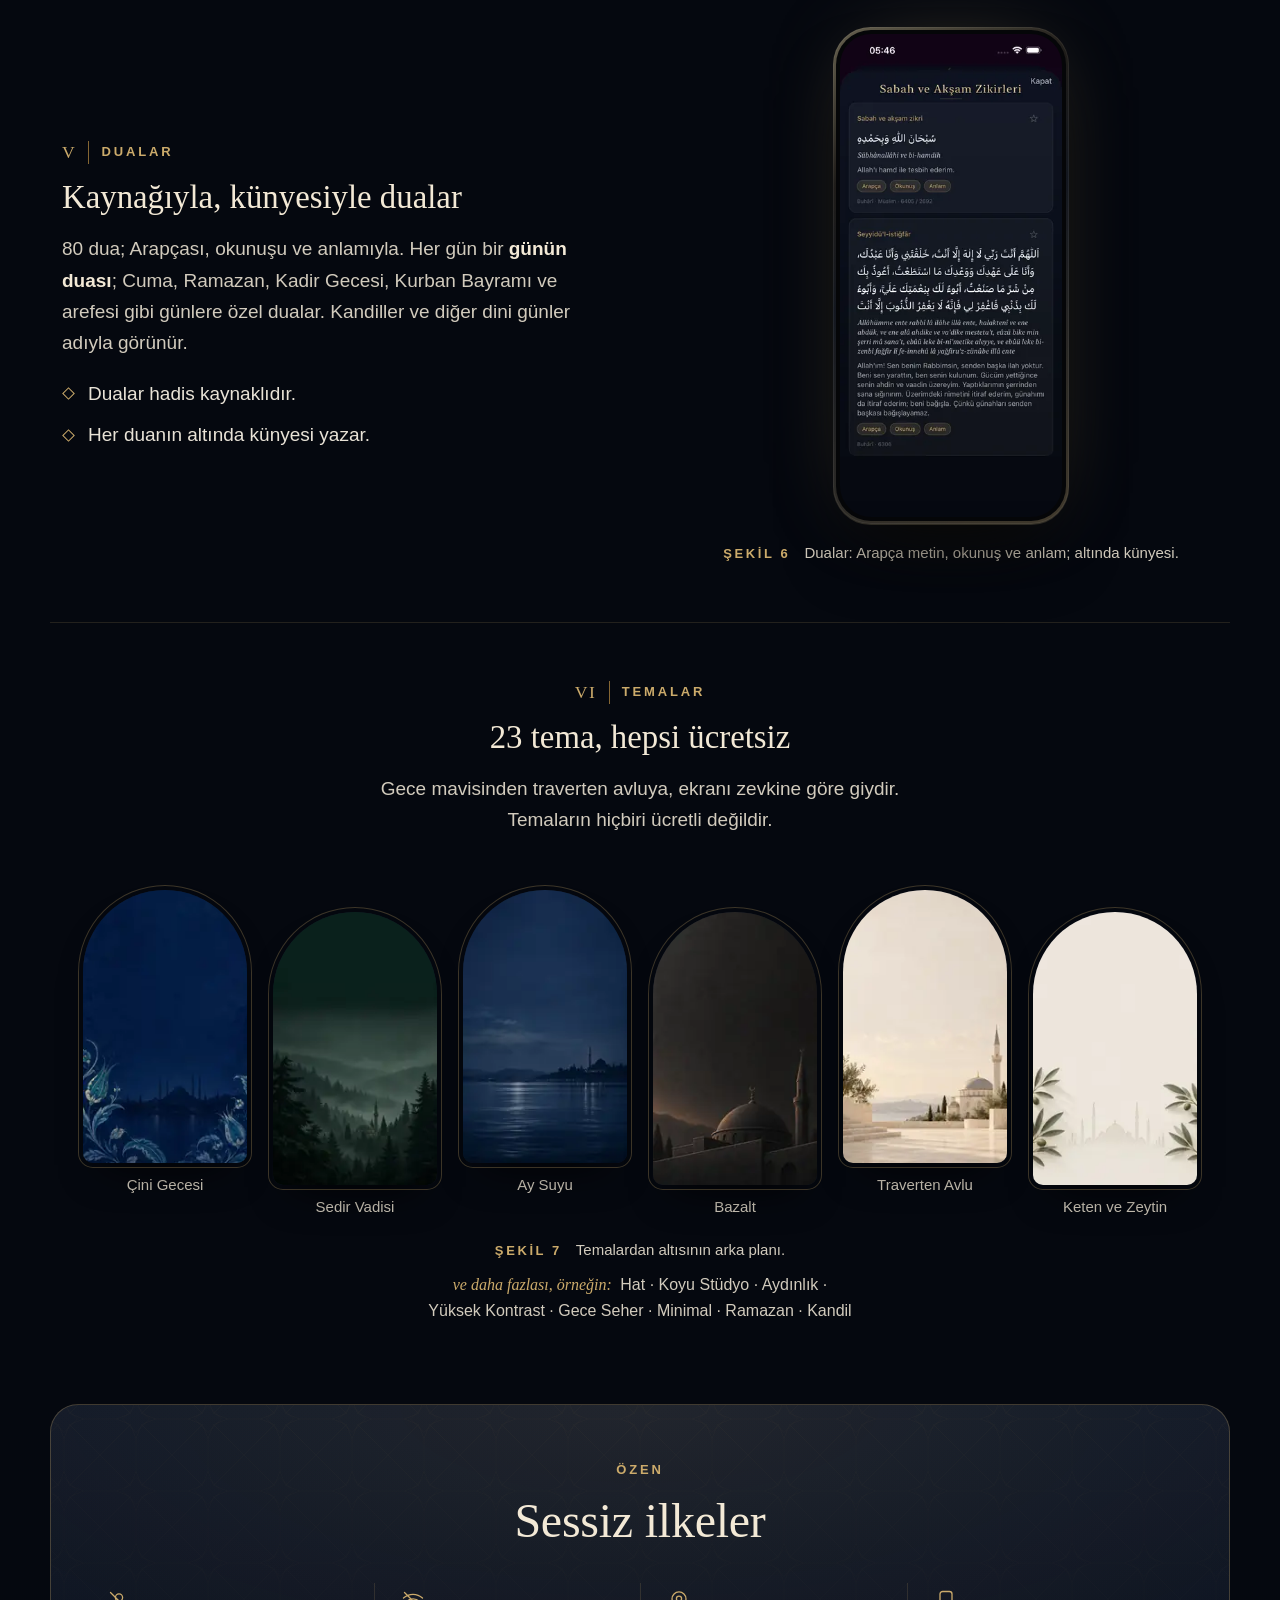
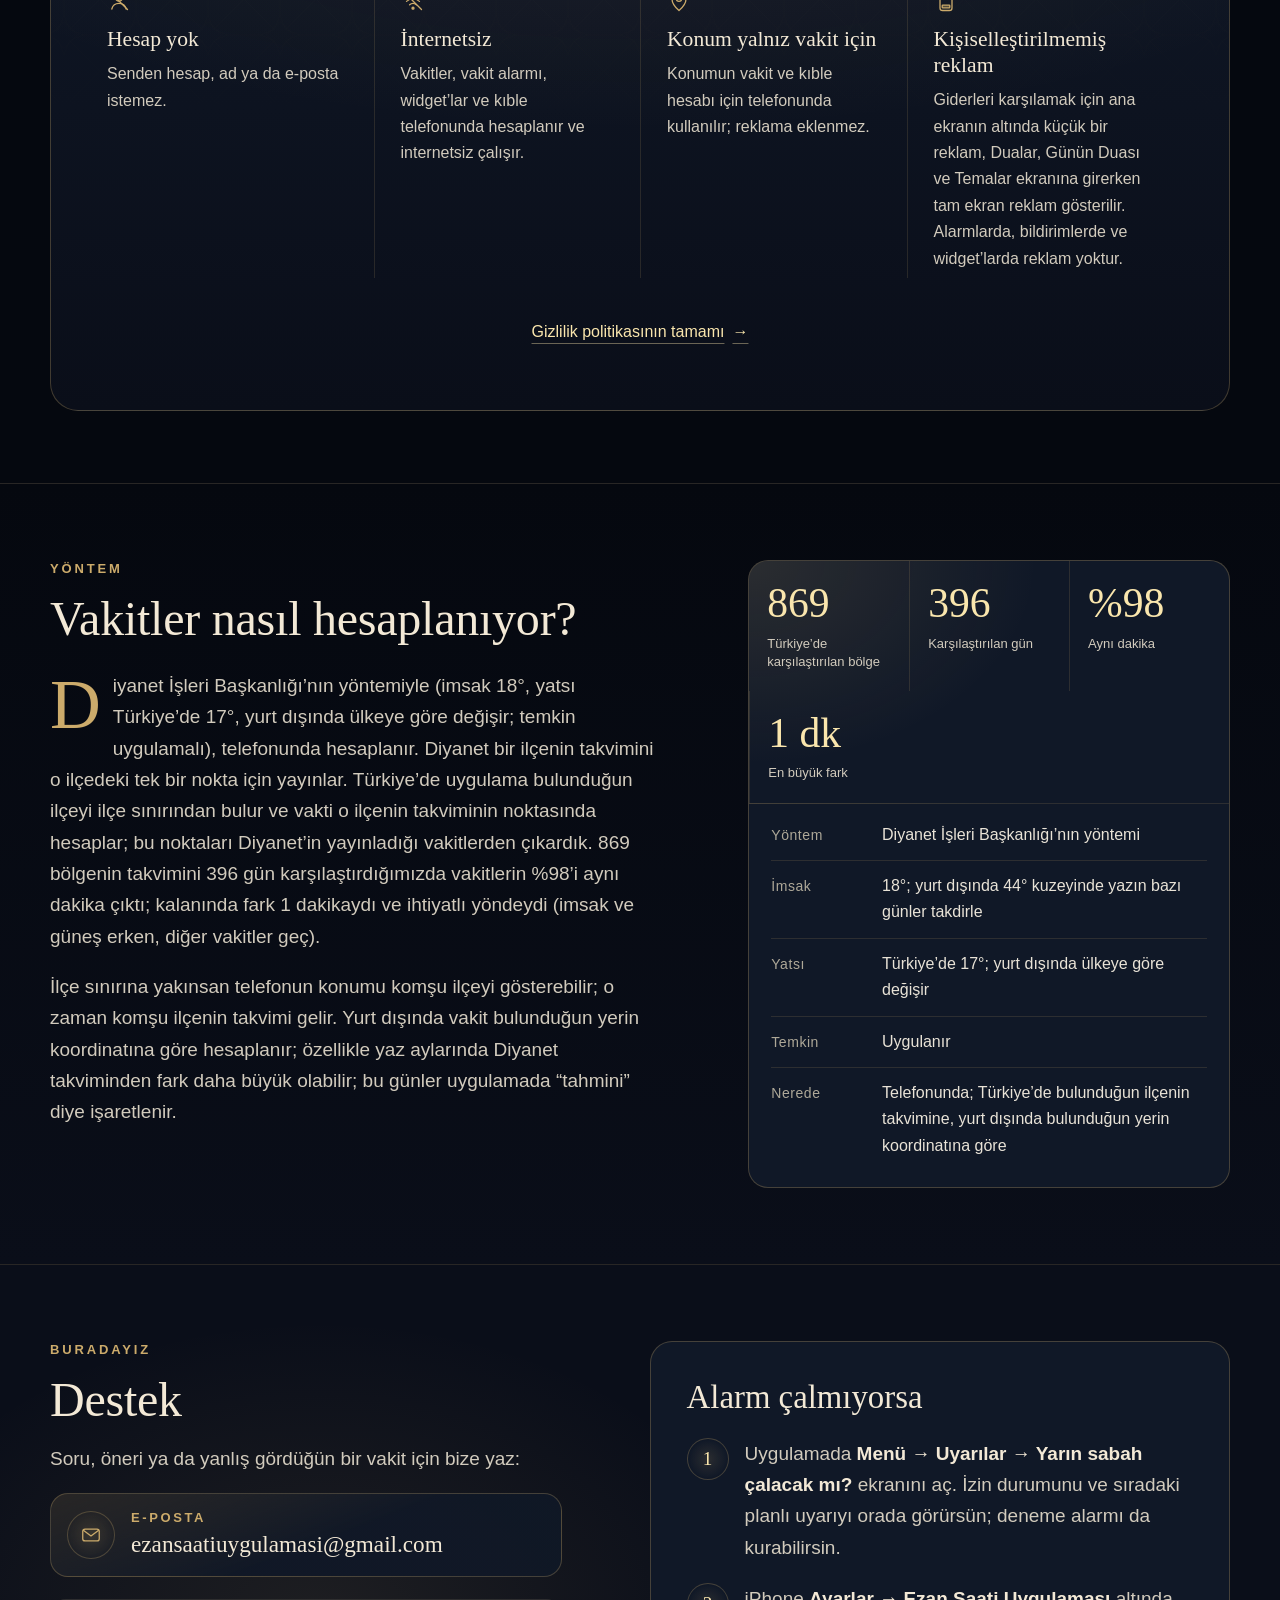
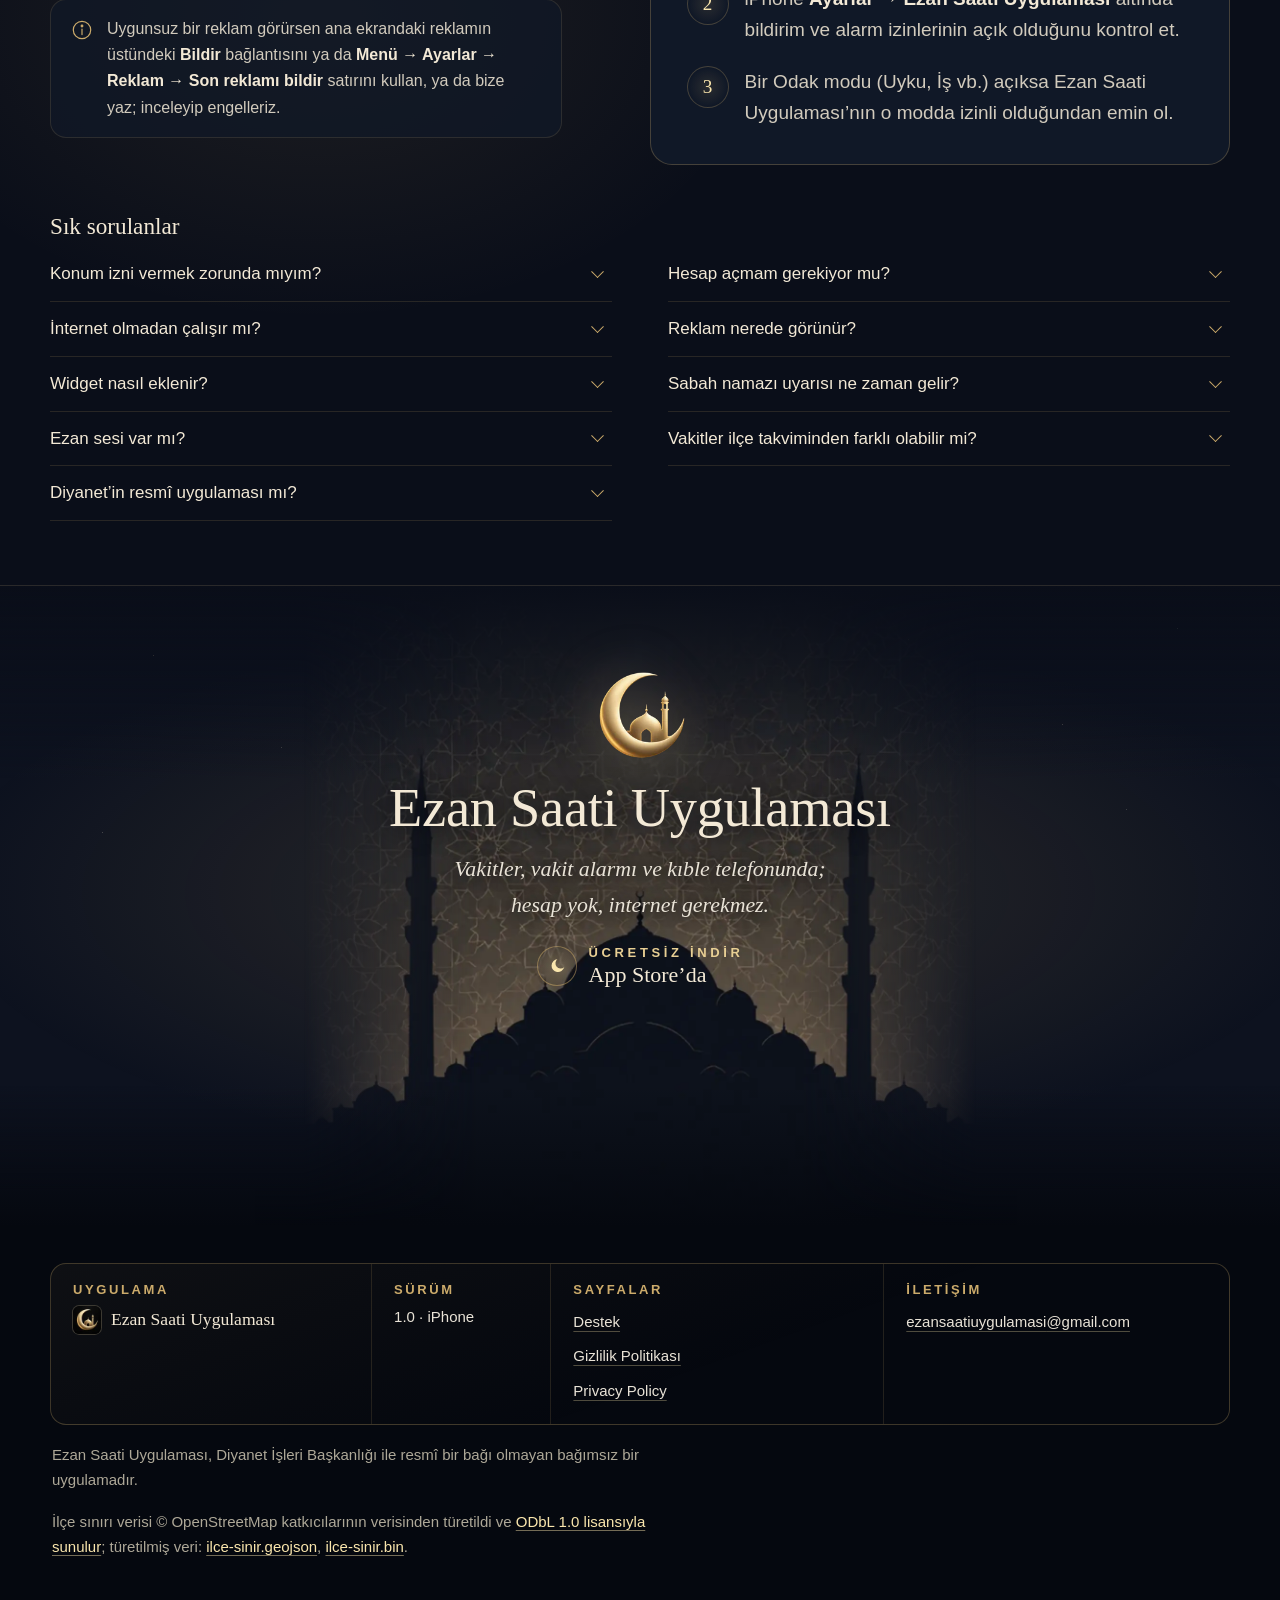
==== commit 724dd186: "Gizlilik ve ana sayfa 1.1.1: guncelleme denetimi, reklam metni" ====
--- a/index.html
+++ b/index.html
@@ -349,7 +349,7 @@
           </li>
           <li>
             <h3><svg aria-hidden="true"><use href="#i-reklam"/></svg>Kişiselleştirilmemiş reklam</h3>
-            <p>Giderleri karşılamak için ana ekranın altında küçük bir reklam, Dualar, Günün Duası ve Temalar ekranına girerken en çok 3 dakikada bir tam ekran reklam gösterilir. Alarmlarda, bildirimlerde ve widget’larda reklam yoktur.</p>
+            <p>Giderleri karşılamak için ana ekranın altında küçük bir reklam, Dualar, Günün Duası ve Temalar ekranına girerken tam ekran reklam gösterilir. Alarmlarda, bildirimlerde ve widget’larda reklam yoktur.</p>
           </li>
         </ul>
         <p class="ilke-alt"><a class="bag" href="gizlilik.html">Gizlilik politikasının tamamı <span aria-hidden="true">→</span></a></p>
@@ -428,7 +428,7 @@
           </details>
           <details>
             <summary>Reklam nerede görünür?</summary>
-            <p>Giderleri karşılamak için iki yerde kişiselleştirilmemiş reklam gösterilir: ana ekranın altında küçük bir banner ve Dualar, Günün Duası ya da Temalar ekranına girerken en çok 3 dakikada bir tam ekran reklam. Reklam o an hazır değilse ekran beklemeden açılır. Uygulama açılırken, Kıble’de, tema seçip onayladığında ve uygulamayı alarmdan ya da bildirimden açtığında tam ekran reklam çıkmaz. Alarmlarda, bildirimlerde ve widget’larda reklam yoktur. Reklamlar için takip izni istenmez. Uygunsuz bir reklam görürsen ana ekrandaki reklamın üstündeki <strong>Bildir</strong> bağlantısını ya da <strong>Menü → Ayarlar → Reklam → Son reklamı bildir</strong> satırını kullan, ya da bize yaz.</p>
+            <p>Giderleri karşılamak için iki yerde kişiselleştirilmemiş reklam gösterilir: ana ekranın altında küçük bir banner ve Dualar, Günün Duası ya da Temalar ekranına girerken tam ekran reklam. Reklam o an hazır değilse ekran beklemeden açılır. Uygulama açılırken, Kıble’de, tema seçip onayladığında ve uygulamayı alarmdan ya da bildirimden açtığında tam ekran reklam çıkmaz. Alarmlarda, bildirimlerde ve widget’larda reklam yoktur. Reklamlar için takip izni istenmez. Uygunsuz bir reklam görürsen ana ekrandaki reklamın üstündeki <strong>Bildir</strong> bağlantısını ya da <strong>Menü → Ayarlar → Reklam → Son reklamı bildir</strong> satırını kullan, ya da bize yaz.</p>
           </details>
           <details>
             <summary>Widget nasıl eklenir?</summary>
--- a/css/site.css
+++ b/css/site.css
@@ -244,12 +244,15 @@
   text-shadow: 0 1px 18px rgba(5, 8, 15, 0.9);
 }
 
-/* "Yakında App Store'da": düğme ya da rozet DEĞİL, bir durum yazısı.
-   Çerçeve, dolgu ve üzerine gelme etkisi bilinçli olarak yok; yanında hilal mührü. */
+/* "Ücretsiz indir — App Store'da" (29-09 yayın; önceden "Yakında"): sade bir bağlantı, rozet değil.
+   Çerçeve ve dolgu yok; yanında hilal mührü, üzerine gelince yalnız alt satırın altı çizilir. */
 .yakinda {
   display: inline-flex; align-items: center; gap: 12px;
-  margin: 22px auto 0; text-align: left; color: var(--fildisi); cursor: default;
-}
+  margin: 22px auto 0; text-align: left; color: var(--fildisi); cursor: pointer;
+  text-decoration: none;
+}
+.yakinda:hover .yakinda__alt { text-decoration: underline; text-underline-offset: 5px; text-decoration-thickness: 1px; }
+.yakinda:focus-visible { outline: 2px solid var(--altin-parlak); outline-offset: 6px; border-radius: 10px; }
 .yakinda__muhur {
   width: 40px; height: 40px; flex: none; display: grid; place-items: center;
   border-radius: 50%; border: 1px solid rgba(204, 171, 107, 0.5); color: var(--altin-parlak);
